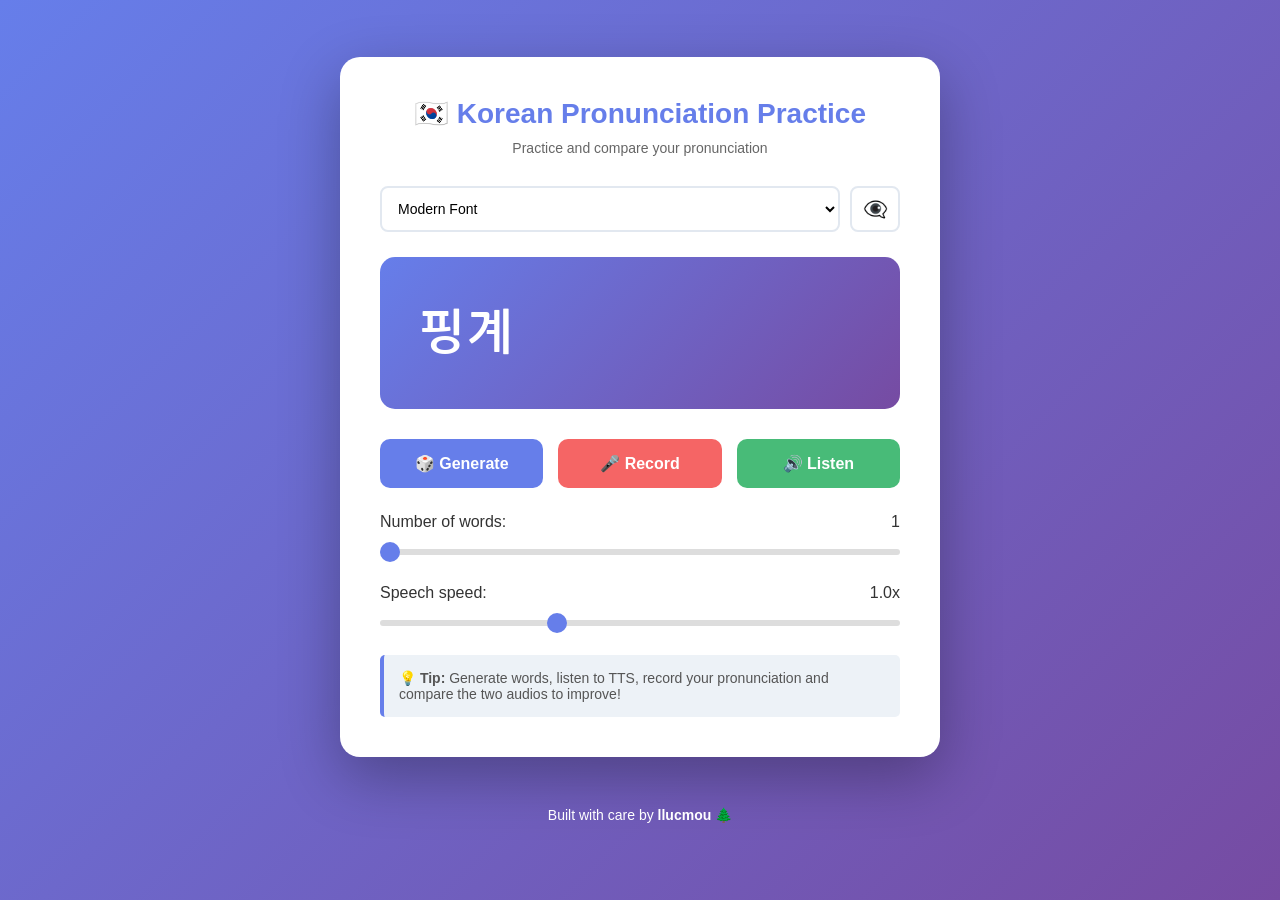
==== pronunciation.html @ 40777d64 "PronunciationPractice" ====
<!DOCTYPE html>
<html lang="en">
<head>
    <meta charset="UTF-8">
    <meta name="viewport" content="width=device-width, initial-scale=1.0">
    <title>Korean Pronunciation Practice</title>
    <link rel="preconnect" href="https://fonts.googleapis.com">
    <link rel="preconnect" href="https://fonts.gstatic.com" crossorigin>
    <link href="https://fonts.googleapis.com/css2?family=Nanum+Gothic:wght@400;700;800&family=Nanum+Myeongjo:wght@400;700;800&family=Song+Myung&family=Nanum+Pen+Script&display=swap" rel="stylesheet">
    <link rel="icon" href="data:image/svg+xml,<svg xmlns='http://www.w3.org/2000/svg' viewBox='0 0 100 100'><text y='.9em' font-size='90'>🇰🇷</text></svg>">
    <style>
        * {
            margin: 0;
            padding: 0;
            box-sizing: border-box;
        }

        body {
            font-family: -apple-system, BlinkMacSystemFont, 'Segoe UI', sans-serif;
            background: linear-gradient(135deg, #667eea 0%, #764ba2 100%);
            min-height: 100vh;
            padding: 20px;
            display: flex;
            flex-direction: column;
            align-items: center;
            justify-content: center;
        }

        .container {
            background: white;
            border-radius: 20px;
            padding: 40px;
            max-width: 600px;
            width: 100%;
            box-shadow: 0 20px 60px rgba(0, 0, 0, 0.3);
        }

        h1 {
            text-align: center;
            color: #667eea;
            margin-bottom: 10px;
            font-size: 28px;
        }

        .subtitle {
            text-align: center;
            color: #666;
            margin-bottom: 30px;
            font-size: 14px;
        }

        .font-controls {
            display: flex;
            gap: 10px;
            margin-bottom: 25px;
        }

        select {
            flex: 1;
            padding: 12px;
            border: 2px solid #e2e8f0;
            border-radius: 8px;
            font-size: 14px;
            background: white;
            cursor: pointer;
            transition: border-color 0.3s ease;
        }

        select:hover {
            border-color: #667eea;
        }

        select:focus {
            outline: none;
            border-color: #667eea;
        }

        .visibility-toggle {
            width: 50px;
            height: 46px;
            padding: 0;
            border: 2px solid #e2e8f0;
            border-radius: 8px;
            background: white;
            font-size: 20px;
            cursor: pointer;
            transition: all 0.3s ease;
            display: flex;
            align-items: center;
            justify-content: center;
        }

        .visibility-toggle:hover {
            border-color: #667eea;
            background: #f7fafc;
        }

        .visibility-toggle.hidden {
            background: #edf2f7;
        }

        .word-display {
            background: linear-gradient(135deg, #667eea 0%, #764ba2 100%);
            border-radius: 15px;
            padding: 40px;
            text-align: center;
            margin-bottom: 30px;
            min-height: 120px;
            display: flex;
            align-items: center;
            justify-content: center;
        }

        .korean-text {
            font-size: 48px;
            color: white;
            font-weight: bold;
            letter-spacing: 2px;
            font-family: 'Nanum Gothic', sans-serif;
            text-align: left;
            line-height: 1.5;
            width: 100%;
        }

        /* Font families for selector */
        .font-modern { font-family: 'Nanum Gothic', sans-serif; }
        .font-classic { font-family: 'Nanum Myeongjo', serif; }
        .font-brush { font-family: 'Song Myung', serif; }
        .font-cursive { font-family: 'Nanum Pen Script', cursive; }

        .control-group {
            margin-bottom: 25px;
        }

        .control-label {
            display: flex;
            justify-content: space-between;
            margin-bottom: 10px;
            color: #333;
            font-weight: 500;
        }

        .slider {
            width: 100%;
            height: 6px;
            border-radius: 5px;
            background: #ddd;
            outline: none;
            -webkit-appearance: none;
        }

        .slider::-webkit-slider-thumb {
            -webkit-appearance: none;
            appearance: none;
            width: 20px;
            height: 20px;
            border-radius: 50%;
            background: #667eea;
            cursor: pointer;
        }

        .slider::-moz-range-thumb {
            width: 20px;
            height: 20px;
            border-radius: 50%;
            background: #667eea;
            cursor: pointer;
            border: none;
        }

        .toggle-container {
            display: flex;
            align-items: center;
            justify-content: space-between;
            padding: 15px;
            background: #f7fafc;
            border-radius: 10px;
        }

        .toggle-label {
            color: #333;
            font-weight: 500;
            display: flex;
            flex-direction: column;
        }

        .toggle-description {
            font-size: 12px;
            color: #666;
            font-weight: 400;
            margin-top: 2px;
        }

        .toggle-switch {
            position: relative;
            width: 50px;
            height: 26px;
            background: #cbd5e0;
            border-radius: 13px;
            cursor: pointer;
            transition: background 0.3s ease;
        }

        .toggle-switch.active {
            background: #667eea;
        }

        .toggle-slider {
            position: absolute;
            top: 3px;
            left: 3px;
            width: 20px;
            height: 20px;
            background: white;
            border-radius: 50%;
            transition: transform 0.3s ease;
        }

        .toggle-switch.active .toggle-slider {
            transform: translateX(24px);
        }

        .button-group {
            display: grid;
            grid-template-columns: 1fr;
            gap: 8px;
            margin-bottom: 25px;
        }

        button {
            padding: 15px 25px;
            border: none;
            border-radius: 10px;
            font-size: 16px;
            font-weight: 600;
            cursor: pointer;
            transition: all 0.3s ease;
        }

        .btn-primary {
            background: #667eea;
            color: white;
        }

        .btn-primary:hover {
            background: #5568d3;
            transform: translateY(-2px);
            box-shadow: 0 5px 15px rgba(102, 126, 234, 0.4);
        }

        .btn-secondary {
            background: #48bb78;
            color: white;
        }

        .btn-secondary:hover {
            background: #38a169;
            transform: translateY(-2px);
            box-shadow: 0 5px 15px rgba(72, 187, 120, 0.4);
        }

        .btn-record {
            background: #f56565;
            color: white;
        }

        .btn-record:hover:not(:disabled) {
            background: #e53e3e;
            transform: translateY(-2px);
            box-shadow: 0 5px 15px rgba(245, 101, 101, 0.4);
        }

        .btn-record.recording {
            background: #fc8181;
            animation: pulse 1.5s infinite;
        }

        @keyframes pulse {
            0%, 100% { opacity: 1; }
            50% { opacity: 0.7; }
        }

        button:disabled {
            opacity: 0.5;
            cursor: not-allowed;
        }

        .recording-timer {
            text-align: center;
            color: #f56565;
            font-weight: 600;
            margin-top: 10px;
            font-size: 18px;
        }

        .info-box {
            background: #edf2f7;
            border-left: 4px solid #667eea;
            padding: 15px;
            border-radius: 5px;
            margin-top: 20px;
            font-size: 14px;
            color: #555;
        }

        .footer {
            margin-top: 30px;
            text-align: center;
            color: white;
            font-size: 14px;
            padding: 20px;
        }

        .footer a {
            color: white;
            text-decoration: none;
            font-weight: 600;
            transition: opacity 0.3s ease;
        }

        .footer a:hover {
            opacity: 0.8;
        }

        #deleteRecordingContainer a {
            transition: opacity 0.3s ease;
        }

        #deleteRecordingContainer a:hover {
            opacity: 0.7;
        }

        @media (min-width: 480px) {
             .button-group {
                grid-template-columns: 1fr 1fr 1fr;
                gap: 15px;
             }
        }
    </style>
</head>
<body>
    <div class="container">
        <h1>🇰🇷 Korean Pronunciation Practice</h1>
        <p class="subtitle">Practice and compare your pronunciation</p>

        <div class="font-controls">
            <select id="fontSelector">
                <option value="font-modern">Modern Font</option>
                <option value="font-classic">Classic Font</option>
                <option value="font-brush">Brush Font</option>
                <option value="font-cursive">Cursive Font</option>
            </select>
            <button class="visibility-toggle" id="visibilityToggle">👁️‍🗨️</button>
        </div>

        <div class="word-display">
            <div class="korean-text" id="koreanWord">안녕하세요</div>
        </div>

        <div class="button-group">
            <button class="btn-primary" id="generateBtn">🎲 Generate</button>
            <button class="btn-record" id="recordBtn">🎤 Record</button>
            <button class="btn-secondary" id="listenBtn">🔊 Listen</button>
        </div>

        <div id="recordingTimer" class="recording-timer" style="display: none;">
            Recording: <span id="timerDisplay">0s</span>
        </div>

        <div id="deleteRecordingContainer" style="display: none; text-align: center; margin-top: 15px;">
            <a href="#" id="deleteRecording" style="color: #e53e3e; text-decoration: none; font-size: 14px;">Delete recording</a>
        </div>

        <div class="control-group">
            <div class="control-label">
                <span>Number of words:</span>
                <span id="wordCountValue">1</span>
            </div>
            <input type="range" min="1" max="10" value="1" class="slider" id="wordCount">
        </div>

        <div class="control-group" id="wordSeparationGroup" style="display: none;">
            <div class="toggle-container" id="wordSeparationToggle">
                <div class="toggle-label">
                    <span>Word Separation</span>
                    <span class="toggle-description">Use commas to separate words</span>
                </div>
                <div class="toggle-switch active" id="toggleSwitch">
                    <div class="toggle-slider"></div>
                </div>
            </div>
        </div>

        <div class="control-group">
            <div class="control-label">
                <span>Speech speed:</span>
                <span id="speedValue">1.0x</span>
            </div>
            <input type="range" min="0.5" max="2" step="0.1" value="1" class="slider" id="speedControl">
        </div>

        <div class="info-box">
            💡 <strong>Tip:</strong> Generate words, listen to TTS, record your pronunciation and compare the two audios to improve!
        </div>
    </div>

    <div class="footer">
        Built with care by <a href="https://github.com/lluckymou" target="_blank">llucmou 🌲</a>
    </div>

    <script>
        // Common Korean words for practice
        const koreanWords = ['있다','것','그','없다','이','같다','않다','아','하다','되다','이렇다','우리','더','진짜','너무','거','또','그렇다','먹다','어떻다','많이','싶다','좋다','많다','오늘','사람','때문','그냥','뭐','알다','받다','만들다','생각','씨','생각하다','나오다','야','오다','두','못','앵커','다시','등','그거','조금','예','여러분','맛있다','못하다','집','친구','시간','말하다','어디','괜찮다','앞','엄마','같이','중','처음','아이','저희','뒤','응','찾다','문제','누구','정도','아직','가장','눈','넣다','가다','맞다','계속','시작하다','그때','형','소리','딱','곳','명','막','경우','잘하다','상황','몇','안','미국','아주','때','모습','먼저','오','감사하다','빨리','보내다','그것','예쁘다','굉장히','위','안녕하다','대통령','보이다','년','중요하다','얼굴','들어오다','얘기하다','힘들다','손','잡다','얘','끝나다','부분','속','선생님','아빠','머리','시','마지막','엄청','끝','꼭','라','지금','떨어지다','찍다','없이','갖다','그녀','이유','너','언니','나','원래','믿다','중국','아까','혼자','요즘','고맙다','죽다','돈','첫','사용하다','어제','앉다','자리','쪽','학교','아무','자신','아버지','최근','책','방법','밥','제품','사랑하다','하루','높다','상태','쉽다','어렵다','내용','일어나다','혹시','세계','재밌다','역시','당신','옆','아침','어느','순간','말씀','지역','기다리다','이후','언제','웃다','맛','밖','직접','듣다','귀엽다','살짝','새롭다','결국','읽다','싫다','필요하다','특히','목소리','대표','돌아오다','정부','학생','현재','너희','느끼다','회사','미안하다','좋아하다','가족','의원','크다','항상','일','열심히','기억','잠깐','당시','시키다','음식','지키다','궁금하다','준비하다','후','컬러','만나다','안녕','어머니','고개','나쁘다','날','무엇','비슷하다','아마','어린이','억','저','자체','옷','번','잠시','무섭다','뜻','가격','확인하다','애','다르다','영화','남자','맞추다','기자','과정','원하다','부르다','가능하다','움직이다','죄송하다','후보','만','만큼','새끼','아프다','우리나라','다양하다','빠지다','사진','훨씬','표정','얻다','느낌','빠르다','소식','준비','올해','멈추다','선배','나타나다','모양','전화','안되다','도','전혀','행복하다','질문','학년','남다','르','기분','의미','걱정','가능성','들다','계획','보통','하늘','선수','똑같다','저거','붙다','모르다','병원','관심','아유','멋지다','의','분','따르다','할머니','대부분','원','말다','다리','뿐','주변','약','이상하다','말','국민','들리다','자꾸','현장','여자','작품','냄새','올리다','지','인생','입장','올라오다','오후','설명하다','듯','오히려','대박','입','기회','뽑다','장','곧','이용하다','아저씨','땅','사랑','이곳','운동','묻다','셋','아무것','기사','챙기다','놓다','잊다','말씀드리다','멋있다','정보','방','떠나다','전하다','수','편하다','식','여행','꺼내다','시작','열다','듯하다','엄청나다','초','시장','알리다','당연히','입다','수사','저녁','시작되다','방식','고','월','드리다','여전히','관계','적','풀다','완전히','대상','카메라','본인','놀다','밑','서울','왜냐하면','제발','여성','북한','층','점점','방금','형님','재미있다','스스로','전체','결과','예정','솔직히','방송','알려지다','늦다','거리','도착하다','발생하다','예전','당장','인사','날씨','아무리','인간','모두','바닥','개월','가져오다','짧다','관련','요','잘못','직원','빛','검찰','총','환자','저렇다','아름답다','확실히','어울리다','음악','이어지다','비싸다','동생','감정','새벽','보다','가깝다','달다','신경','멤버','녀석','행동','그동안','국내','눈물','검사','천천히','인기','기업','넘다','공간','니','조','촬영','평소','회장','위험하다','전국','아쉽다','찾아오다','단계','말씀하다','남편','막다','나이','능력','영어','손님','대화','영향','대단하다','깊다','나무','효과','마리','대체','작가','바쁘다','차량','마찬가지','상당히','신기하다','차이','로','내일','의견','즐겁다','포인트','부모님','따뜻하다','반응','작업','중심','커피','특파원','과연','뉴스','표현','의사','전쟁','그대','계속하다','옛날','국가','마을','기억하다','가까이','뜨겁다','도시','차례','설명','아파트','할아버지','캐릭터','배우다','게임','혐의','역할','꽃','태어나다','덕분','파이팅','프로그램','국회','경험','동시','대답하다','살다','과거','부족하다','수업','기준','감독','걱정하다','가볍다','활동','선택하다','완벽하다','소개하다','부드럽다','떠오르다','이야기하다','방향','정확하다','기술','양','아무튼','근처','붙이다','피해자','어깨','여름','겪다','카드','울다','의혹','진행하다','조심하다','자식','선물','충분히','가방','미리','수준','댓글','면','어차피','그러다','키','유저','던지다','늘어나다','발표하다','박','멀리','당연하다','연락','형사','확실하다','거짓말','놈','자연스럽다','짓다','하나','회','채우다','색깔','맡다','행사','잡히다','러시아','선택','밝다','발견하다','분명히','반갑다','살리다','스타일','호텔','다섯','호','낮','장소','화장실','아내','연기','어떡','인터넷','금방','성공하다','바뀌다','목','정신','없어지다','및','속도','장면','교수','간단하다','법','진심','더욱','표현하다','왼쪽','쭉','끊다','변호사','다행','아휴','그저','환경','특별하다','세우다','존재','가르치다','관련하다','시험','적다','장관','받아들이다','공부','불편하다','변화','예수','증거','이루어지다','로봇','다니다','주인공','단어','실제','목표','상처','시스템','주제','건물','즉','자료','시원하다','왕','진행되다','넓다','동물','교육','약속','지원','요리','부모','메이크업','기능','만약','뛰다','닿다','시선','개인적','어둡다','뻔하다','도대체','트럼프','피부','다녀오다','우주','돌다','사업','기록','결정','고민','오른쪽','걷다','브랜드','해결하다','규모','함께하다','대학','고생하다','상대','막히다','대회','서비스','벽','생기다','정리하다','일으키다','쳐다보다','관리','역사','반','살','발견되다','공격','각','끌다','해외','확','깜짝','문화','주장하다','무겁다','그치','반드시','사용','가만히','노력','지구','식사','교회','버스','미소','공부하다','주장','논란','활용하다','포기하다','대한민국','쉬다','결정하다','연습','빵','배우','터지다','나서다','범인','와인','사과','손가락','마법','분명','좋아지다','잘되다','가지다','조용히','참여하다','인정하다','컴퓨터','평생','핵심','노력하다','버리다','타다','등장하다','강하다','시리즈','놀랍다','실력','구매하다','그분','카페','다가오다','공개하다','씻다','담다','드러나다','싸다','작다','이르다','생활','바보','그곳','훌륭하다','심장','늘다','성공','무릎','짓','건강하다','쌓이다','낫다','디자인','성격','때리다','쏟아지다','초등학교','그만하다','지나다','숫자','마스크','공기','프랑스','벗어나다','부탁하다','주인','자동차','깔끔하다','길','그쪽','잘못하다','정책','종류','외','버티다','온라인','코','침대','결혼하다','건강','평가','곁','요거','목숨','춥다','에이','펼치다','내려오다','목적','정리','생각나다','한마디','나가다','죄','일찍','불안하다','배','흔들다','심각하다','최초','개발','배터리','강조하다','가득','관련되다','에너지','지방','중간','급하다','광고','비행기','닦다','이걸','싹','재미','김치','작년','당','치료','범죄','그룹','박사','보도하다','섞다','확인되다','달','놓치다','핸드폰','술','파티','옮기다','숨다','바다','남기다','남성','수고하다','신발','포함하다','집중하다','일부러','실수','형태','닫다','팔다','참다','약하다','쓰다','곡','유럽','축하하다','얇다','소스','안전하다','존재하다','진행','보도','비교하다','척','연구','안쪽','돕다','고통','메뉴','주위','재료','잘못되다','인물','앨범','추억','충분하다','업체','전','어찌','괜히','현실','벌다','연결하다','수많다','제공하다','시민','각자','줄어들다','워낙','벗다','이쁘다','시즌','깨끗하다','교장','인터뷰','사이즈','이름','앞두다','떠올리다','개','서로','기쁘다','가을','친하다','비롯하다','관계자','곳곳','의자','바','편','각각','추천하다','요구하다','눈치','마음','자전거','수도권','높이','기록하다','현상','정확히','비','공식','유명하다','강','기온','공연','피해','시절','맥주','정상','슬프다','콘텐츠','전망','원인','구하다','꽉','전화하다','출발하다','주민','정하다','정','굽다','비용','머릿속','기본적','자세히','발표','눈빛','낳다','복잡하다','직업','공주','식당','사실상','흐르다','딸','상관없다','소녀','오래되다','난리','쌓다','용기','생명','끓이다','방문하다','위험','사례','없애다','판단하다','탓','기간','달리','유지하다','총리','겨울','배고프다','강력하다','이른바','매력','태풍','걸다','낮다','떨리다','공장','플레이','약속하다','즐기다','피곤하다','귀','대충','나이스','특징','제목','따지다','요새','밟다','아이템','그중','달라지다','누르다','저쪽','데','그럼','지원하다','더하다','얼마','입술','높아지다','가득하다','교사','저번','점수','인형','거대하다','목사','허리','닮다','문','점심','마이크','선생','망하다','인천','축제','홈페이지','투자','고양이','어유','흔들리다','결혼','행위','정답','행복','충격','쿠션','잃다','줄','대구','분명하다','상품','그리','자녀','이벤트','인상','모델','변하다','희망','지나치다','스트레스','적히다','측','캐스터','괴물','공','예상','구체적','계속되다','촬영하다','숲','둘','차라리','예상되다','장점','남','한숨','답답하다','베이스','한국어','전투','장비','두다','미','동료','위원장','단체','최종','훔치다','당하다','치즈','백','전체적','안다','구멍','불법','준비되다','리','재판','동안','숨기다','꿈','학원','아이디어','그만두다','무료','최선','자유롭다','글','판단','다행히','기계','운명','계약','너무너무','평범하다','드러내다','도망가다','상자','아이스크림','크리스마스','마련하다','돌아다니다','펼쳐지다','상대방','업무','분석','병','주말','오랫동안','운영하다','시점','소금','연애','과학','깊이','뉴욕','지내다','절반','택시','사라지다','배경','아줌마','헤어지다','테이블','덥다','방안','칼','취재하다','얘기','상','그림자','담배','불가능하다','처리하다','편안하다','법원','일반적','회의','줄다','빨갛다','기억나다','날리다','눈앞','대책','스토리','학부모','집안','섞이다','실패하다','최','앱','번호','의식','소원','대형','반면','솔직하다','맞히다','부탁','발언','근육','은행','차원','잘생기다','화려하다','붙잡다','접종','많아지다','고민하다','내','박수','마무리','아가씨','출시','상상','차지하다','각종','어젯밤','찾아내다','소개','테스트','산','취향','프로젝트','언론','포함되다','주식','넘치다','무너지다','외국','공개되다','안타깝다','추천','구독','참가하다','지난번','성','언어','자막','아깝다','여섯','문장','고등학교','연락하다','참석하다','스타','공격하다','인구','훈련','추가','가짜','영원히','그릇','좁다','갚다','흔적','편의점','요소','멀다','귀찮다','쓰러지다','연습하다','시각','떨다','선','권','책상','화','내리다','본격적','이동하다','팬','신나다','아니다','부인','출신','끔찍하다','이스라엘','견디다','귀신','갈등','익숙하다','값','요청하다','따위','이러다','태도','부산','리뷰','묻히다','통화','아아','투표','계단','감다','일하다','색','뛰어나다','동작','밤','절차','신호','직전','자유','급','크림','후보자','습관','이기다','청소','덮다','개발하다','여부','향','타입','전략','묶다','성적','깔다','감염','소문','아뇨','사회적','케이크','간','공개','가정','입구','잔뜩','주문하다','라인','승리','어이','우크라이나','웃기다','결론','잃어버리다','진실','단순하다','시끄럽다','완성','잔','뻗다','인정','도전하다','뵙다','갇히다','뜯다','더럽다','턱','틀다','모으다','전달하다','연결','연속','부끄럽다','얹다','실험','확률','공원','바이러스','모드','이따','어색하다','플레이어','똥','도망치다','스위치','치다','부부','미치다','수학','거치다','유','축구','대표적','무리','버튼','답하다','상상하다','분석하다','놔두다','따라오다','농담','분노','욕심','핑크','범행','연결되다','지르다','개념','내밀다','신규','비판','실패','형제','설치하다','정치적','바퀴','우유','외롭다','가리키다','넘어지다','박스','데이터','머리카락','파악하다','세계적','눈썹','창문','파리','두렵다','알아내다','시체','당황하다','풍경','청년','대응','간식','적극적','티','작전','임무','뚫다','내부','세금','디테일','감사','컵','원장','공포','성능','죽이다','냉장고','여유','설정','자신감','지적','그날','광주','소년','학습','초콜릿','찍히다','집중','들려오다','확보하다','겁','최고','푹','통','피','표','시설','투','데이트','통과하다','들여다보다','발사','저렴하다','열리다','그놈','두껍다','협상','시계','청소년','키보드','떡볶이','아우','지하철','반복하다','화제','지점','확인','기','콘서트','립','짜증','아니','버전','쯧','데뷔','블랙','고객','꾸준히','사과하다','식물','적당히','경북','시청자','제공','부위','걸치다','장난','명령','직장','드래곤','운영','욕','인근','비밀','응원하다','고생','평화','기존','전원','성장','방문','온도','고향','측면','주택','잇따르다','대비','물론','백신','똑바로','날개','도쿄','이뤄지다','비율','이끌다','레','전기','약간','자세','높이다','공룡','칸','억울하다','대사','요렇다','소설','셈','치르다','태양','톤','전통','안경','특이하다','중학교','스튜디오','생일','하여튼','운전자','굿','마무리하다','글쎄','종','사무실','은혜','보호하다','인류','코스','라이브','무시하다','정체','빠져나가다','수상하다','긴장','출발','괴롭히다','주년','꿈꾸다','처리','추가하다','최악','꼬리','올림픽','걸리다','감히','오랜만','마침내','심하다','온몸','마늘','샷','잠들다','팔레트','휴대폰','기운','케이스','반대하다','증상','여기저기','지식','바깥','차갑다','영역','딱히','매년','하트','오브','어느새','신고하다','매니저','체험','공무원','맡기다','경험하다','내년','고치다','부럽다','감싸다','양쪽','불쌍하다','신청하다','의하다','특별히','뇌','활동하다','향하다','또다시','영혼','동네','춤추다','셰프','자격','워싱턴','떡','아이씨','판매','대장','물가','클럽','소주','대비하다','자동','닭','담기다','꽂다','요구','양념','정원','멀어지다','기도하다','권력','제안','쫙','국물','왕자','의심하다','군','어휴','바위','달콤하다','열쇠','애초','금액','타이밍','밝혀지다','직후','공사','예약','설탕','넘기다','예상하다','정권','언급하다','수술','공항','맺다','비판하다','단독','야당','홍콩','특정','튀어나오다','식구','총장','그나마','기대되다','인마','미션','성장하다','신문','제도','팀','슈퍼','긍정적','동영상','패스','끼치다','데려오다','금리','영웅','신청','규칙','합치다','모자','들키다','부장','깨닫다','부딪히다','스포츠','주소','녹다','악마','숙소','황제','털다','답','걱정되다','인식','만화','한계','해결','이탈리아','비명','바탕','지도','비키다','책임지다','꺼지다','사망','인사하다','뒤집다','떼다','무척','제작','사용되다','제주도','뒤쪽','판결','나타내다','매장','곧바로','넷','밝히다','도구','말투','경남','태우다','당분간','주','정식','달리다','단순히','실장','구독자','레드','개미','공동','코너','다이어트','한국인','여당','촉촉하다','액션','신부','피하다','늙다','적절하다','애매하다','전부','증가하다','짱','판사','발생','마음속','순위','발전','물질','대','소리치다','문득','그래다','만지다','요청','동의하다','산업','불과하다','감각','경쟁','토끼','고소하다','씹다','주먹','마약','구역','취미','차다','매번','평가하다','친절하다','결코','환영하다','소송','호흡','노','주문','마주치다','보스','도저히','컨텐츠','출시하다','의상','시위','도로','판','초등학생','거부하다','단점','위반','후회하다','으','커버','참가자','빨간색','맞이하다','등급','적용하다','보상','덧붙이다','세력','장난감','우승','감추다','애니메이션','최소','애플','센터','와우','구성되다','별','장르','자랑하다','추석','독특하다','창고','중얼거리다','퍼센트','떨어뜨리다','모니터','소속','보호','플랫폼','개인','유행','트럭','노인','패션','똑똑하다','안무','칭찬','굉장하다','웬만하다','재능','지난주','가난하다','답변','초반','깎다','애쓰다','강제','어마어마하다','체력','운','익다','커지다','흥미롭다','자연','쇼','뺏다','제작하다','긴장하다','대결','쫓다','의도','현금','이익','의문','짚다','성분','깨어나다','추정되다','독자','프레임','우','대신','만족하다','플라스틱','귤','파워','참고하다','결혼식','완성되다','위주','집회','상관','사망자','디지털','기반','갓','인연','대규모','제외하다','서류','지적하다','지옥','끝내다','단단하다','유리','판정','투어','규제','헷갈리다','저지르다','댄스','스티커','권리','탄핵','문자','커뮤니티','베트남','지시','안녕히','한동안','충전','관객','순식간','그림','부담스럽다','적당하다','간장','수십','법적','알바','흔히','비교','투자하다','날짜','날카롭다','대답','자','조심스럽다','새우','교실','주차장','채소','스팀','텐트','호주','연휴','힘내다','화장','캠프','감옥','후배','오픈','식감','공급','출연하다','엘리베이터','스치다','주방','도서관','양파','글자','접근하다','반도체','끼','원칙','소파','당기다','물러나다','아이돌','무렵','폭력','부자','잊어버리다','혜택','음료','실시하다','여인','태국','즉시','띄우다','레벨','과장','색감','장사','입히다','첫날','코드','컷','박물관','마디','베이징','범위','마이','흙','취하다','제출하다','마시다','소름','흰색','행성','처벌','정말','디저트','거울','상담','너머','아프리카','우연히','쥐','복도','달걀','색상','거짓','안개','기타','모레','온갖','햇빛','기관','긴급','와중','설치되다','아무렇다','일자리','비주얼','박히다','젖다','영감','종종','아시아','뚜껑','다소','엉덩이','복','학기','사흘','외모','해석','불안','제거하다','빌다','갖추다','패턴','실시간','파트','스케줄','지갑','김밥','당국','컨셉','내다','월드컵','햄','탑','브라운','파란색','수입','저것','안전','추위','사항','탁','노란색','흠','가위바위보','운동하다','곤란하다','화이트','시신','흔하다','실내','향기','영업','막상','옵션','전남','대학교','마련되다','제형','갈아입다','썰다','방역','마트','처하다','굳다','시도','모험','찢다','과제','석','부족','사망하다','웬일','캠핑','접시','외국인','명확하다','되찾다','계산하다','돌리다','승객','채널','맑다','터뜨리다','몸','과일','캐나다','제안하다','뿌리다','인력','빛나다','여왕','음성','노동자','수익','여덟','의무','창','행동하다','라운드','공유하다','주의하다','역','까먹다','불빛','화성','거절하다','보석','날다','후회','업계','그립다','가수','소중하다','건조하다','위치하다','오르다','겹치다','도전','독일','깨우다','특검','생물','순서','중앙','뵈다','이웃','기본','화장품','관광객','자금','동기','분기','오리지널','토마토','진지하다','경제적','전력','닫히다','법안','국제','닥치다','시도하다','팀장','기적','판매하다','월급','이것저것','휘두르다','시내','출근하다','합의','치','조절하다','양반','숙제','좀비','진정','속상하다','검은색','다치다','오징어','마녀','골목','속눈썹','랩','호기심','논의하다','제법','너무하다','강화','그래픽','선물하다','접다','떠들다','부정적','추진하다','전면','매트','여기다','뽑히다','폭','악','연예인','장군','렌즈','과학자','별명','응원','멀쩡하다','플러스','적용되다','위쪽','게이트','구입하다','완료','입맛','아래쪽','뿌리','검색하다','수영장','안팎','심사','운전하다','선장','강화하다','영원하다','투명하다','빠져나오다','무','튀다','소득','멍청하다','법정','논의','살아남다','티셔츠','몰다','방침','용의자','소','인원','제주','해내다','스페인','제시하다','블러셔','괴롭다','사귀다','산책','아끼다','와이프','몇몇','파도','끊임없이','경고','주고받다','성향','기도','도시락','옳다','눈동자','유치원','관찰하다','오토바이','경계','겉','복수','무사히','감동','끼우다','상대적','내보내다','파일','행운','매출','슬슬','봉투','오디션','수영','뱉다','붓다','다루다','비추다','규정','택배','흩어지다','폭탄','가까워지다','비디오','임금','소비자','내쉬다','반장','꺾다','전반적','제기되다','연습생','전시','빼앗다','제기하다','해당하다','심심하다','스킬','안보','유명','단위','틴트','갈다','힘','매력적','자국','남쪽','형식','덕','필수','아주머니','방학','정면','업데이트','내려다보다','주의','찢어지다','신상','노트','대응하다','낚시','예산','낮추다','라디오','도중','재미없다','지혜','전용','홍보','정치인','선언하다','증명하다','진술','참사','앞쪽','라이트','몬스터','고백','불꽃','되','겸','비록','뜻하다','종교','달려오다','치킨','위협','밴드','성과','소비','소통','숟가락','앞머리','에코','마련','팩','예능','삼겹살','해결되다','쿠키','혼란','햄버거','대단히','쏟다','회복','특별','글씨','내려지다','살아나다','정치권','진정하다','전하','치열하다','전북','차분하다','유령','사안','속삭이다','계절','포즈','나다','연구하다','검토하다','뛰어들다','균형','종이','여권','서운하다','서쪽','종목','영','침묵','수정','대학생','한꺼번에','브러쉬','테슬라','핑계','비행','팁','목걸이','반복되다','허락하다','살인','일행','쇼핑','코로나','꽂히다','자존심','손바닥','확신','미루다','접하다','작성하다','재산','수박','장기','발견','원리','언덕','가구','케이블','세팅','집어넣다','우정','도착','현실적','상당하다','수백','의미하다','강의','발전하다','피아노','패드','퍼포먼스','초록색','협력','안정적','살아오다','희미하다','꿇다','기르다','쓸데없다','유일하다','핵','자랑스럽다','손목','햇살','힌트','유전자','근무','방해하다','긁다','다물다','저리','마법사','신다','손해','출시되다','노트북','달아나다','계산','콩','퍼지다','나비','결정되다','야채','고작','개혁','좌석','거기','보수','마당','뷰','이틀','폭발','향수','뚫리다','알아차리다','감당하다','체제','가위','정황','피의자','대리','자극','요정','볶다','신선하다','장애','혼나다','퀘스트','히트','흥','동화','젊다','죠','딱딱하다','모','옛','예술','수단','특유','야구','여호와','년도','북쪽','며칠','으음','군사','위원','인도','표시','폭행','컨디션','뮤지컬','징계','익숙해지다','징역','압박','간호사','감성','용','가문','내륙','바치다','탈출하다','심다','부상','챌린지','빨리빨리','골프','소위','건','의료','등등','쏙','장갑','음영','버섯','추가되다','서서히','게이머','체크','헌터','편집','보관하다','거품','이용','이야기','백화점','밸런스','동그랗다','발목','짜다','고구마','철저하다','런던','수능','논문','회원','뺨','비중','공식적','끼다','마스터','남녀','엔딩','아홉','곤충','중단하다','길이','젤리','특성','동','제국','몫','늑대','에어컨','가라앉다','고급','야외','등장','신뢰','가만있다','결정적','고백하다','수행하다','점차','샐러드','발표되다','용서하다','여태','거실','지치다','진화','고장','신분','걸어오다','담당하다','완성하다','마음껏','동쪽','남북','연기하다','고정','공짜','티켓','적용','수색','대출','만족스럽다','기념','클래스','여론','띄다','꾸미다','번역','감염되다','총선','아티스트','과자','뮤직비디오','피우다','스피커','지도자','승리하다','못되다','확대하다','모공','포장','서버','거꾸로','후반','작업하다','대법원','댁','전설','출동하다','나란히','베스트','대중','먹이','부엌','나뉘다','정작','하얗다','설득하다','펴다','창피하다','환하다','별다르다','나름','데뷔하다','정의','안내','확신하다','원숭이','방어','식탁','아멘','꼽히다','년생','개국','경고하다','파스타','왕국','터','비교적','대가','시청하다','그전','헤매다','에다','조심','확대','불길','키스','통제','칭찬하다','콘셉트','정당','테이프','인정받다','택하다','대기업','알','멘트','착용하다','뒤늦다','불다','큰일','셔츠','항공기','오렌지','퇴근하다','짝','내뱉다','충북','소감','대선','뿌듯하다','청소하다','아동','통합','어지럽다','툭','계곡','해변','승용차','조절','여행하다','잘나다','활짝','로켓','민족','유행하다','그제','폐하','보고하다','제자','오해하다','우울하다','검색','꼽다','질문하다','풍부하다','길다','기초','몹시','룩','끈','휴식','끊어지다','헤이','확산','차','극복하다','연극','간단히','불','화이팅','지속적','화나다','운전','통증','막걸리','수사하다','호소하다','브러시','스님','예약하다','강사','얼다','텔레비전','앓다','출근','덩어리','지진','붙잡히다','흥분하다','과목','면접','관점','생활하다','역사적','보험','치료하다','공중','상승','실질적','경력','주름','직접적','위성','침착하다','꼴','레시피','결심하다','흥미','초대하다','그리다','발휘하다','뼈','수석','심정','돋다','바람','간신히','외우다','글쓴이','레스토랑','퍼프','대화하다','콘솔','용도','줍다','근무하다','옥상','커플','신체','생생하다','텅','합격','끓다','바르다','줄이다','오른손','프로','지사','통로','버려지다','빚','잠기다','마구','해','튼튼하다','생존','어머나','광경','정상적','환상','지붕','펴내다','긴장되다','명품','바짝','별도','폭발하다','폭우','회복하다','간격','살피다','온통','더불다','개구리','틀림없다','취업','초점','길거리','실망하다','껍질','집값','더위','소장','퇴근','담그다','작동하다','인제','아씨','마크','지자체','블루','으악','공약','켜지다','땡','영향력','삼다','날아오다','자원','마케팅','분량','미끄러지다','아웃','협박','사소하다','예방','사모님','매일매일','낮아지다','취소하다','촉구하다','샌드위치','이런저런','성경','외교','가사','갤럭시','엎드리다','점프','은근히','졸업하다','고통스럽다','토론','반응하다','파트너','보','광장','시상식','운동장','조사하다','거두다','눈치채다','잠','어르신','누리꾼','든든하다','농장','비타민','척하다','투자자','심리','위스키','압도적','계좌','초등','핫하다','마우스','반대쪽','도깨비','거짓말하다','선호하다','스테이크','혀','도달하다','발자국','레몬','의대','우아','전시회','레이저','논리','사랑스럽다','그리스','재빨리','상어','지지하다','빨다','한잔하다','발걸음','일본어','젊은이','녹화','상식','착하다','작동','으아','흐리다','수위','체험하다','통계','로마','콜라','강렬하다','차리다','짐승','체크하다','출동','지도부','전세','뒤지다','악몽','지시하다','가이드','호수','찌푸리다','선명하다','보물','올려다보다','털','싱가포르','리그','도련님','손톱','도입하다','안내하다','국수','증인','돌보다','디자이너','허락','축복','찌르다','타격','폰','헌법','탐정','지상','쓸다','대왕','우연','황금','보라색','경로','갈색','전화번호','음료수','민감하다','흉기','금메달','물체','체계','동해안','신라','저러다','예측','생겨나다','손잡이','지경','허벅지','향후','중학생','뚝','조카','샵','길어지다','대표하다','부딪치다','반발하다','제자리','제거','넘어오다','해석하다','착각하다','경기장','결제','성인','강도','다음날','흘러나오다','고모','다윗','엔진','계란','밤사이','재수','블리자드','좀','식품','어리석다','개선','피디','비즈니스','진료','중단되다','멕시코','보호자','빌딩','각도','물','주목하다','흘리다','졸업','꺾이다','연주','타인','비상','용감하다','발사하다','휴가','오우','문구','연합','애정','가해자','혼란스럽다','결과적','성공적','철학','연출하다','컨실러','교체','목적지','합리적','상관없이','음식점','마스카라','집사','존중하다','잔인하다','요원','파악','계정','확정되다','무죄','동원하다','일요일','그나저나','링크','효과적','대륙','씌우다','진하다','어쩌다','홍','질병','달성하다','부근','고등학생','갑작스럽다','수염','똘똘','함정','충격적','뚜렷하다','외부','깔리다','게스트','앗','먹방','증언','개성','비비다','안정','이별','외치다','민주주의','치솟다','교통','리듬','지루하다','정신적','싣다','생산하다','가능','연인','요금','추구하다','트위터','반박하다','통화하다','교통사고','문명','드시다','착각','코트','금세','돼지고기','드레스','왼손','오늘날','부작용','한글','쓰이다','조용하다','전역','살해하다','좌우','여학생','급히','해명','곧장','체포되다','독립','달라붙다','놀이','허공','접근','쥐다','코디','관광','디스플레이','변수','원고','여사','로비','극단적','동아리','유족','상징','주저앉다','맙소사','요리하다','달달하다','취소','체포하다','썩다','끼어들다','행사하다','실수하다','칩','신화','가입하다','나빠지다','건네다','잡아먹다','유지되다','게시판','심판','절벽','주사','고추','상대하다','그자','굵다','론','경찰관','여동생','시합','검증','데려다주다','고급스럽다','운행','데일리','물량','예측하다','공감하다','쿨하다','덩치','실적','이집트','실종되다','코어','노출되다','게다','슬쩍','지겹다','극장','목록','용량','번개','머물다','완전하다','젠장','필리핀','어른','구성하다','명단','밀가루','가죽','장미','뛰어넘다','가스','브이로그','아니하다','메일','옥수수','공유','산타','합의하다','엉망','폭풍','톡','유리하다','참기름','증가','엉뚱하다','탄생하다','악기','스승','섹시하다','면적','물속','송','캠페인','평화롭다','희생자','다하다','임시','매체','평양','월세','젓가락','밀다','우려','당사자','감소하다','반찬','위로하다','오크','대원','단단히','용어','반전','꾹','확대되다','에피소드','회색','코리아','인증','요인','터치','관세','꼼꼼하다','배추','점검','기구','힙합','부회장','대피하다','박다','욕하다','빠져들다','마이너스','반발','지급하다','쉿','앞뒤','던전','유학','농도','구분하다','병사','돌이키다','알아듣다','차장','불안감','골드','파운데이션','인테리어','주스','상점','담당자','감자','중단','스위스','다투다','투입하다','기획','사다','녹색','황','컨트롤','귀족','먹히다','격리','정지','유독','섬세하다','미사일','호남','업','연장','얼어붙다','조언','끌어올리다','전사','선정되다','부인하다','샤워','냄비','월요일','실례하다','검토','해명하다','예정되다','집중되다','적응하다','루틴','계열','달려들다','교복','퍼즐','짜장면','관측','나아지다','단맛','상가','위하다','내세우다','이론','출석하다','내장','토요일','퀴즈','화살','조심히','불행하다','볼륨','한반도','국경','청문회','꼭대기','본사','우주선','엏다','노동','몸무게','속하다','말없이','상상력','우선','눈부시다','부디','욕망','비난하다','대략','그리스도','확보','인재','씨앗','절','국장','죽','파악되다','생산','복귀하다','십','탈락','예고하다','컴백','주가','그토록','활발하다','눈높이','검색어','구속되다','탈출','등록','출연','뒷모습','적응','반대편','도둑','도와드리다','꼼짝','사용자','헉','하루하루','자극하다','들이받다','연구소','피자','양심','수출','지난해','노릇','누적','사이드','모이다','단속','생선','찬성','우산','브레이크','가량','저택','고추장','특수','약점','슛','당부하다','친척','발색','평','주목','웹진','당원','고난','포','비난','단서','당내','역사상','공급하다','의지하다','베이비','헬기','리스트','클래식','변경','중독','승부','목격하다','소프트웨어','마저','금융','스무','뭉치다','일정하다','도망','산소','한심하다','대전','서점','빼내다','추적','잔소리','출마','임기','범죄자','가루','차트','볼','업그레이드','피규어','종료','기둥','중반','바이','센스','청구하다','쇼핑몰','가상','신중하다','초코','삶다','수상','예의','철저히','돌','강릉','후추','리허설','연말','올라타다','못생기다','경찰서','장식','하이라이터','기념하다','소용없다','짐작하다','마냥','양식','전국적','함께','볶음밥','무사하다','놀이터','화사하다','도장','객실','생각되다','최애','민망하다','찬성하다','의장','대개','경향','일어서다','기상청','집계되다','진출하다','쿵','선고','생명체','허위','기소','무지개','팔꿈치','밀어내다','물품','기막히다','봉지','적극','늘어지다','죄책감','거듭','인권','뇌물','내버리다','추측','간절하다','미디어','효율적','전직','선언','부동산','과학적','지역구','내다보다','굴다','한눈','한입','이혼하다','언급','정성','선글라스','널리','부처님','야옹','공작','기후','사퇴','오라버니','의아하다','근본적','과도하다','긴장감','출입','활용','북','안기다','금지되다','북미','식량','실천하다','덜다','불쾌하다','솜씨','굶다','승','망고','예민하다','여정','연설','국','낯설다','노래방','술집','위협하다','도입','산불','군인','행보','워','도박','그간','마무리되다','유형','모금','달하다','팩트','하우스','늘리다','충청','캡처','유죄','명분','법칙','압력','잇다','각오','신랑','미스터','미팅','수험생','최후','집단','인상적','지저분하다','편히','셀카','각국','진입하다','끌어안다','추락하다','존경하다','파괴하다','노조','반복','논설위원','설정하다','카카오','연락처','건축','어미','게이밍','파업','이란','회식','오래전','복장','뭣','부서지다','씩','여유롭다','리액션','익히다','거미','접수되다','까다롭다','나이트','짜리','전시되다','진술하다','버릇','우습다','결심','교과서','지지율','시나리오','새','트렌드','측정하다','포스터','마피아','드론','마켓','오픈하다','풍선','대변인','치명적','넓히다','레이','지위','데다','경기도','발','안해','잎','국정','스며들다','브리핑','해적','잭','쫓겨나다','고춧가루','불리하다','조사되다','이리저리','충돌하다','접촉','보컬','논리적','혁신','카레','무시무시하다','화상','병력','이어폰','발달하다','펜','적합하다','비로소','출근길','건배','벌금','깨끗이','감상하다','고프다','다음','차별','대량','동굴','질감','대목','동물원','어동','감안하다','흘러내리다','충돌','나리','야생','출장','부문','로드','매일','어이구','일반인','맴돌다','통하다','분리','상인','쫓아오다','청주','반영하다','금지하다','한국말','원작','트리','심해지다','벨트','상체','국어','첫사랑','액체','체중','좁히다','벌어지다','뻥','식다','깨물다','화석','힘껏','합격하다','주어지다','양국','샴푸','필터','한우','안심하다','맵다','겨냥하다','무역','더욱더','디아','의회','기색','숨소리','무늬','피스','주석','넘어서다','재질','방송국','태블릿','지정되다','저분','선정하다','비밀번호','표시하다','시티','복숭아','여전하다','데리다','농구','왕비','저놈','민심','매콤하다','인식하다','전통적','필요성','기숙사','문제점','스크린','창밖','무난하다','달빛','동의','금요일','녹음하다','전주','생태계','쯤','원대','금속','파우치','바닷가','연출','빼다','아무거','열흘','서두르다','지속되다','타고나다','배치하다','채용','공방','자살','농사','필름','어이없다','수도','희생','합류하다','유치하다','해상','두드리다','작아지다','냥','네덜란드','이득','응하다','어린아이','엄격하다','착','수정하다','아마존','진동','애교','변명','확장','전달되다','머스크','재킷','요란하다','반죽','근사하다','개입','어린애','사유','운동화','훅','소방관','선박','응급실','신원','지팡이','작용하다','오디오','책임감','탁자','뿜다','일방적','시골','난이도','개선하다','동일하다','한층','가두다','블록','미처','잠자리','즉각','수분','더더욱','신세','출전하다','텐션','공통점','된장','연봉','벌떡','선정','질투','소화','클릭하다','옆집','대북','실종','여우','투입되다','수수료','달러','재난','혁명','당황스럽다','동맹','식사하다','아이구','상무','베개','냉정하다','양손','경비','이윽고','전환','벌써','현직','며느리','사운드','수수께끼','통장','제임스','체포','바늘','판타지','과감하다','출구','벚꽃','중국어','제정신','헛소리','춤','적발되다','국방부','축','챔피언','저항','파이','권하다','버그','세계관','그래그래','설레다','팀원','가리다','부정하다','쓰다듬다','시속','소통하다','쫓아내다','제한하다','휩싸이다','참가','어찌하다','안심','예비','언더','토','묵직하다','진상','시행되다','방패','피터','실례','다이아몬드','계획하다','입시','사로잡다','고르다','팍','늦어지다','본회의','멜로디','추적하다','개정안','배송','물건','연료','운영되다','고리','제작진','호르몬','보조','시청','번쩍','협조','모시다','점심시간','유난히','뾰족하다','메모','흉터','색다르다','십자가','차단하다','스태프','악당','예외','자석','수원','참여','실망','보장하다','원피스','동전','골고루','비트','양말','인도네시아','여자아이','차오르다','마주하다','서양','모형','임마','교육부','뒤통수','집중력','시달리다','상사','화학','번갈다','엘시','편견','보장','블레이드','부수다','본능','손잡다','집행','객관적','나흘','방지','개입하다','근로자','부정','날아다니다','진리','갑옷','욕실','폭염','미친놈','사기꾼','품질','호랑이','마땅하다','바닷물','루머','형성되다','연어','임원','논쟁','나뭇가지','뽀뽀','맥락','연구원','그딴','아르바이트','포근하다','불리다','판매량','자켓','설계','가입','감시','열받다','환영','은은하다','강풍','평상시','프랜차이즈','단호하다','기독교','얽히다','해산물','우려하다','관리하다','굿즈','아이스','포트','자산','물들다','편집하다','대파','시중','이상형','명백하다','우승하다','압박하다','시행하다','품다','분쟁','고발하다','시간대','조작하다','어허','떠돌다','교훈','수명','졸리다','게임하다','탄수화물','지독하다','성령','가시','마음먹다','수상자','개발되다','법무부','복구','전복','제보','연주하다','상징하다','볼트','착수하다','오사카','받치다','전공','오버','남매','고집','깊어지다','넉넉하다','서랍','깃발','훌쩍','궁금증','확정','틀림없이','엄지','느끼하다','희한하다','하이라이트','에이스','빅','끌리다','손상','다짐하다','네트워크','스마트','칼로리','맞은편','고위','선원','피고인','신앙','착용','개최하다','스톱','명예','철수','뷔페','획득하다','암컷','여드름','보드','유력하다','꼼꼼히','현역','신사','네놈','학대','듬뿍','입원하다','수컷','쓰읍','손자','세탁기','스토어','헬스장','일치하다','돌파하다','자격증','고블린','하얀색','뜨다','빌리다','밤하늘','안주','쓰레기통','비리','속옷','벗겨지다','책임자','반짝','집주인','닌자','배부르다','옷장','들뜨다','몸통','끝없이','남부','뛰어내리다','기절하다','입력하다','메인','호시','소품','불편','구경하다','계엄','파고들다','출석','개정','마치다','점','특집','할인','상반기','특정하다','돋보이다','어우러지다','썩','분야','명상','홀','해제','왜','맞서다','입안','양배추','제공되다','독감','정리되다','스푼','밧줄','탄생','기부하다','섭섭하다','아따','해킹','학자','문학','팔','포스트','깜빡하다','측정','보복','묻어나다','쭉쭉','피드백','문법','터널','비웃다','물리적','향상','자세하다','우울증','다수','쿠팡','알코올','바삭하다','쟁점','손길','승무원','쌀쌀하다','덤비다','깃털','상승하다','해결책','말리다','불행','토크','지정하다','장난하다','교재','불가피하다','액수','촛불','옅다','자정','부적','쌀','욕구','항구','쓸모','지금껏','힘겹다','답장','로즈','블로그','토론하다','시행','전환하다','미스터리','면허','야호','랜덤','카운터','수리','의뢰하다','터트리다','본질','스타일링','튕기다','제작되다','드물다','의외','자극적','의식하다','독','대체하다','메모리','리더','스','편리하다','청바지','살인자','지급','호박','포장하다','선고하다','수용하다','조정하다','아비','쏠리다','음주','샴페인','부처','공연하다','예보','관여하다','종족','당선되다','제사','서방','당근','진','맛없다','룸','손끝','빡세다','와아','덮이다','멋','진작','이기적','유사하다','사이버','협박하다','끌어들이다','해피','특혜','변기','알아채다','이용자','마력','수프','응시하다','북부','신곡','혼내다','간부','냉면','대신하다','조항','상위','속다','순간적','깨지다','끌어당기다','전날','출판사','포착되다','단백질','횟수','다','신속하다','프리미엄','타이완','중요성','어묵','두께','쓱','항공','당초','현관','최소한','코끼리','복귀','취소되다','램','까다','성실하다','교체하다','불러오다','기차','일시적','탐험','입원','관장','취재진','발효','기꺼이','성질','접촉하다','홈런','뒤집히다','저주','본래','유감','다름없다','공범','소수','인턴','의료진','강화되다','사악하다','사냥꾼','붉다','작업실','입력','전반','짱구','질환','고구려','우동','아메리카노','교도소','항공사','신','외계인','대처하다','픽','온전히','싸움','제한','저장하다','중력','일당','공천','식초','자기소개','조화','자다','차관','앉히다','결말','패딩','생방송','잊혀지다','수행','두르다','짬뽕','제조','글쓰기','러브','음식물','노예','받들다','무리하다','호감','수집하다','스시','지문','양보하다','재정','노선','접수','내역','개그맨','목격자','실행','초밥','기묘하다','트레일러','아카데미','담백하다','엇갈리다','유닛','현관문','벗기다','경쟁력','고스란히','협의','추워지다','시트','조종하다','협회','지정','기록되다','안방','바로바로','치료제','소개팅','쿠폰','쪽팔리다','입학','애인','빚다','뽐내다','명의','삭제하다','명령하다','누님','확진되다','부적절하다','권한','정체성','장애인','잡아당기다','전학','도끼','발톱','지능','쑥','쪽지','분리하다','숙성','집중적','어긋나다','내려앉다','겁먹다','돈가스','산책하다','소개되다','단추','폴란드','묘하다','빤히','지지자','탱크','움켜쥐다','맥','처분','힘쓰다','진단','명심하다','샘플','다듬다','비누','강연','어린이집','곱다','보증금','남친','유용하다','물결','살해','구급차','연애하다','룰','비결','명절','요리사','나뭇잎','위원회','세련되다','시범','전형적','최강','잠그다','비둘기','입국','밝혀내다','펭귄','뛰어다니다','폭포','되돌리다','혹','스웨덴','장벽','그만','스피드','교류','기소되다','아이콘','맵','철','개그','일제히','유물','하룻밤','모조리','전후','클리어','협력하다','힘들어지다','항목','밝아지다','이혼','밭','뮤비','공개적','갖다주다','재벌','개봉하다','홀리다','붕괴','유리창','병상','의심스럽다','저자','궁','먹이다','매달리다','더듬다','충전하다','돌려보내다','쓰리','화물차','국밥','드','따스하다','마라톤','대가리','활성화','황급히','퍼붓다','장례식','손실','급식','끊이다','요번','이왕','모집하다','물리치다','건너편','시동','결승','스펙','표결','홍보하다','칼날','붙들다','부채','인정되다','아베','아트','사투리','뉴','잔치','유통','하반기','청구','신입','심플하다','큰술','검사하다','감염자','리뷰하다','번지다','비법','설득','반영되다','방귀','루','슬리퍼','김치찌개','불교','불필요하다','증세','허용하다','통신','짙다','스페이스','동상','의뢰','배제하다','완화','찰나','이례적','자제하다','공동체','공세','튀기다','갈비','입가','커버하다','웹툰','재활용','교인','인터뷰하다','순수하다','진입','충전기','문제없다','점검하다','골반','가지','반짝반짝','엔터테인먼트','장마','불쑥','힘차다','활약','헬멧','포항','목욕','회복되다','창가','덜하다','막대하다','다람쥐','레콘','총기','탕','팝','한복판','유니폼','미미','뉴질랜드','버터','항의하다','지장','식단','주목받다','팔짱','광화문','셀프','취급','대안','친환경','게임기','궤도','중동','낭비','드라이브','그늘','초록','민생','도리','대거','창의적','외곽','처벌하다','영화관','간절히','달력','수법','같이하다','엮다','공정','무드','중고','입자','뒷면','체리','일상생활','다채롭다','신분증','들어서다','단장','방송하다','전작','자택','자살하다','윈도우','랑','명성','인자','커튼','어린이날','가져다주다','집착하다','또렷하다','실컷','숨지다','니트','모양새','페스티벌','대꾸하다','눈길','주황색','대다수','학급','탐사','경','소나무','용돈','입학하다','타워','역량','콜라보','사료','상큼하다','퍽','문화재','지불하다','울산','몰려오다','킹','망치다','웜','남겨지다','간판','미용실','험하다','남해안','저장','부하','대상자','참석','우아하다','상하다','리스크','그레이','절대적','화폐','잠옷','벌레','상당수','생','간직하다','행정','카피','피어나다','여명','류','관광지','섭취하다','가장자리','계약하다','오프라인','다급하다','도발','민원','심리적','바람직하다','결승전','시집','빨리하다','양측','죄인','힙하다','세입자','개별','독도','소매','예술가','봉사','비빔밥','전파','어제저녁','둘러싸이다','지분','장수','책장','깻잎','아메리카','감탄하다','국무총리','연못','밀어붙이다','매직','전제','은퇴하다','맺히다','짖다','지멘','하','투명','스파이','천','다이어리','땅콩','차세대','웅','톡톡','넓어지다','쓸쓸하다','입증하다','강요하다','줄곧','회전','절망','무작정','하와이','안드로이드','흡수하다','저하','빈','아바타','직장인','캐리어','노을','변경하다','드라이버','협조하다','고소','연장하다','외면하다','포지션','기상','예방하다','단원','자칫','변신하다','무례하다','울타리','여파','관심사','발끝','접속하다','무관하다','루시','햇볕','주상','프로필','환상적','유권자','지하','석유','거봐','개수','휴게소','진흙','우려되다','복지','하드웨어','새기다','은퇴','출마하다','래퍼','유익하다','등교','뻔뻔하다','거주하다','개봉','선반','감동적','장로','실종자','엥','까닭','유혹','유발하다','따갑다','센서','거슬리다','다정하다','자외선','대나무','풀리다','등록하다','투표하다','전략적','설령','꽃잎','강원도','급증하다','내버려두다','파괴','콘크리트','생기','공연장','수술하다','발길','야권','유가족','급격히','웃음소리','소화하다','펜스','최종적','고용','혈관','성명','그물','배신하다','사이버펑크','염증','품종','대폭','유입','작용','울트라','독점','혈액','들르다','후원','극적','몰려들다','트랙','무당','위반하다','미성년자','테스트하다','주류','건축물','들','인체','유연하다','욕조','이메일','단일화','사고','보좌관','요괴','발소리','품목','유의하다','염색','요것','암튼','타오르다','아슬아슬하다','자물쇠','뒤집어지다','스텝','분노하다','굽히다','유도하다','심상하다','규정하다','변화하다','별개','수비','재미나다','교육청','작성','낭비하다','동그라미','휴일','완료하다','똑똑히','탄탄하다','기세','구독하다','해안','하마스','충실하다','정적','토다','멍하다','뱀파이어','중대하다','직무','링','몸매','제한되다','추측하다','몸집','찌다','대본','릴리','형편','핫도그','종합','마술','콩나물','전달','응답하다','약국','창의력','불길하다','까불다','교황','원망하다','바깥쪽','남학생','기장','머무르다','시험하다','경계하다','배치되다','프로모션','표하다','건수','정교하다','염두','한껏','전교생','뚱뚱하다','기술적','표현되다','한순간','대기실','바로잡다','메타','극심하다','뜨거워지다','인','진로','인공','찾아뵙다','판매되다','도넛','설교','국적','비공개','감칠맛','장어','연필','쾅','패배','급격하다','꽁꽁','업적','팔찌','복권','새해','파괴되다','뮤트','코팅','고등어','마왕','킬로미터','국왕','작정','간편하다','코앞','카트','여럿','독수리','사무총장','펀드','입법','클렌징','정직하다','구현하다','리더십','장기적','컬렉션','정규','허가','말레이시아','팬티','원수','미주','비전','장애물','초조하다','충성','찾아다니다','와이파이','유아','입수하다','겨울철','첫인상','비극','괜하다','스틱','따라다니다','악수','본체','찐','망토','서해안','임명','어조','프리가','소소하다','재석','예감','도입되다','창백하다','똑','네','보이','까맣다','탓하다','선발','소피','중구','주사위','하체','돌아서다','유쾌하다','드나들다','과하다','씁쓸하다','귀국하다','재생','반성하다','불태우다','울음소리','폐','소환하다','분리되다','분홍색','올리브','수없이','캐럿','선진국','아오','틀','권위','리조트','추정','보트','정신없이','근본','스트레칭','시비','배달하다','침실','문신','가려지다','승자','방울','라이프','진화하다','비겁하다','버거','남극','영수증','미끼','트라우마','장례','그림책','옷차림','처먹다','타이틀','베데스다','옆구리','오르막','길드','임명하다','하여간','칼리','축원하다','터미널','전공의','못나다','무너뜨리다','홍대','기호','사냥하다','빼돌리다','노하우','매운맛','선두','자부심','해경','난민','위장','빡','툭툭','광대','어플','대피','명칭','탄력','구축하다','건드리다','여행지','의존하다','간지럽다','인수','소풍','정장','시인','차이점','클릭','접어들다','격렬하다','교환하다','생존자','선풍기','사로잡히다','페이스','잦다','제곱미터','유니콘','상의','극도','빠뜨리다','팬츠','고정하다','힘주다','수습','빌보드','여름철','장난치다','순','자손','실물','꼬맹이','경쟁하다','책임','트롤','혼','통일','흐릿하다','연쇄','양성','클리오','영남','비참하다','일다','음원','평온하다','태극기','안정되다','불안정하다','확정하다','실리콘','미간','건들다','빌드','상쾌하다','순하다','형체','군주','측근','화면','바나나','평균','통과되다','수월하다','통제되다','인간적','짜릿하다','관람객','겹','저항하다','하락하다','두피','유입되다','물감','정점','동선','육아','연금','발가락','실전','껴안다','불러일으키다','서구','암호','리즈','휠체어','예뻐지다','궁합','수첩','부스','팝콘','알레르기','표시되다','스테이','일기장','액세서리','원단','잔잔하다','발짝','극','거론되다','취급하다','완료되다','공지','깡패','겸손하다','보내오다','화산','상장','본부','징그럽다','몰입','소방','뒤집어쓰다','냉동','의도적','둥','체육','자발적','아드님','위로','외국어','캡틴','세','악어','빌리','원조','포크','실행하다','바울','매치','서브','강력','쫀쫀하다','산사태','막판','시위대','분류되다','빗방울','공평하다','반칙','국면','눕히다','상공','둥지','욕설','산맥','전교','후드','뽑아내다','주최','할리우드','재작년','추리','뒤편','구석구석','배낭','밀려오다','집착','공공','파인애플','장식하다','빨개지다','사춘기','설사','전문적','쓸모없다','밥상','귀걸이','깊숙이','불러내다','창작','전적','반하다','탄성','레이어','한없이','주도하다','납치하다','덴마크','둘러싸다','아이디','단식','누나','기법','하느님','꾸준하다','외출하다','의심되다','소형','그대로','휩쓸다','지원금','경찰청','알파','연령','귓가','재앙','흡수','생활비','남다르다','지목하다','확산되다','머뭇거리다','스쿼트','선보이다','사다리','대행','사이좋다','크리스','살해당하다','서늘하다','대검','오염','첨단','손등','전자레인지','시대','시커멓다','반성','훈련하다','의리','상추','병실','장담하다','사퇴하다','파편','진출','온전하다','따라잡다','성별','탕수육','성숙하다','봉','지표','소동','본격','오피스텔','어느덧','요거트','주목되다','칼럼','청춘','잔디','아일랜드','비닐','동남아','투쟁','당일','배후','웅크리다','집다','혼잣말','감상','기원전','꼴찌','피부과','울리다','터키','통보하다','허브','처녀','성추행','벌칙','명대','전문가','해병대','존재감','즈음','풀이되다','돌진하다','알차다','끊기다','전선','까마귀','착장','걱정스럽다','신장','박쥐','대처','전염병','이토록','솟다','해당되다','자르다','결합하다','코코넛','프로듀서','지우개','지난달','리포트','대중교통','스타트','통과','이슬람','돌려받다','붉은색','신뢰하다','에잇','발사되다','검사장','개체','발전시키다','양복','테니스','온종일','곱창','춘천','보완하다','선비','왕따','활용되다','위상','통보','노르웨이','느긋하다','넋','묘사하다','과금','신념','경복궁','순순히','레이스','알리바이','잔해','고문','헬','확장하다','휙','스키','기원하다','떼','엑스','키스하다','쌍','기미','발바닥','놀이공원','상하이','다지다','에센스','은근','얌전히','블루투스','트렁크','매너','탑승하다','틈새','고무','야무지다','침입하다','주최하다','뜻밖','페인트','시술','수습하다','원료','가파르다','영양제','파장','안들다','알맞다','미끄럽다','잉크','컵라면','와닿다','고정되다','얼핏','몸속','마요네즈','계급','로또','문서','의욕','팥','미묘하다','의도하다','검출되다','개선되다','감정적','원형','멀티','닷새','체계적','보살피다','가치관','보조금','주자','질서','입장하다','쑥스럽다','온기','차츰','로맨스','가로막다','방류','따내다','창업','총알','침수','문양','필사적','임신하다','뒤따르다','그래프','양상','환율','후작','임신','교정','조그맣다','공격적','위안','변태','설계하다','소유','형상','느리다','실감','김형래','인파','국가대표','블렌딩','여객기','라떼','복음','현안','엮이다','탈락하다','맹세하다','공백','관람','지속','과외','섬','탭','태평양','정류장','파헤치다','벨벳','횡단보도','뷰티','스프레이','찬물','조종사','다시금','뒤덮이다','관중','닳다','모모','보너스','예루살렘','쌤','벅차다','휴','흐려지다','크루즈','체온','미역국','꼭꼭','못지않다','투수','상호','어설프다','증오','권총','첫눈','물려받다','구르다','쇼케이스','전시하다','기소하다','교감','해법','두뇌','공자','정국','목욕탕','쩝','적자','정신없다','유료','감수하다','용서','신형','뚫어지다','헛되다','부사장','다큐멘터리','장악하다','주체','북극','알고리즘','감사원','역겹다','예시','장거리','유산','멧돼지','베리','물방울','존','코인','초속','접히다','당첨','진보','거인','아싸','벌이다','짐','가닥','재주','인명','고교','항아리','미스','응급','잉','풀려나다','남동생','재건축','심지어','영토','전장','공적','실버','후쿠시마','탁월하다','화분','신종','재단','전망하다','궁궐','한화','모여들다','헨리','지배','새삼','전차','키트','바닷속','동참하다','포터','신제품','별장','실루엣','라이벌','꿈속','뛰어오르다','워텋다','화염','지목되다','재우다','가로등','아찔하다','하드','예배','피라미드','립스틱','패널','요령','동지','성폭력','낙엽','사드','번역하다','낡다','최저','손쉽다','데이트하다','사업자','캡슐','골치','착륙','정령','염려','새하얗다','헌재','치과','닭고기','두들기다','신비롭다','러닝','오토','빙글빙글','찬란하다','그리드','저작권','포착하다','쩔다','소중히','오프닝','친근하다','지랄','텍스트','선포하다','하락','왕관','막막하다','본명','우승자','코미디','원활하다','접수하다','연관','몸짓','차근차근','대대적','주유소','지폐','여친','기생충','맨발','고비','불어오다','유네스코','찰리','크','술자리','장착하다','미터','반말','깜깜하다','콜라겐','발리','피트','발달','제비','토론회','앨런','어머머','캐스팅','속마음','해양','탄소','목요일','먹고살다','고용하다','방콕','육즙','마리아','형성','낭자','후계자','제약','중세','심부름','광','재촉하다','수장','눕다','효율','말미암다','경비원','메뉴판','겨루다','디','결단','모바일','수요일','집권','멍','탑승','국제적','통과시키다','합','유출되다','돌입하다','위태롭다','들이마시다','다운로드','생산되다','복원','에버랜드','방지하다','조립하다','겨누다','팔다리','분수','접속','복수하다','납치','정숙','변호인','액자','캔','답변하다','작곡가','멘탈','합동','리어','절실하다','부검','위력','어휘','추첨','구성원','경쟁자','시어머니','일러스트','으응','인용','거미줄','고수','익명','라스트','찬송','궁전','사표','전문','앞당기다','내용물','권고하다','삭제','삐','구슬','가까스로','가꾸다','주거','성범죄','시급하다','바디','바퀴벌레','퍼뜨리다','트로피','클라우드','서바이벌','봄','아르헨티나','방치하다','난감하다','필드','황사','홍수','날뛰다','실화','추세','참','된장찌개','표적','치사하다','스피릿','함성','활','쏟아붓다','꿀','후손','인간관계','결제하다','해리스','대접','핀','찬스','데모','묵다','음반','밸브','계집애','인종','들여오다','동력','분류하다','감소','일상적','몰입하다','시뮬레이션','열','시력','억누르다','훑다','아자','신비','골목길','서명','플래시','화가','지혜롭다','피어오르다','앞세우다','톱','가설','시련','쾌적하다','거부권','싸늘하다','처방','노이즈','의료계','취약하다','브라질','대우','간혹','더미','해치우다','충만하다','중소기업','비바람','지각','관람하다','가동','평창','도움','뒤덮다','읽히다','전무','고립되다','언젠가','현암','윤곽','토스트','다다르다','수사관','튜브','칼국수','만화책','용병','신작','출력','비유','간담회','베타','솟구치다','개편','부풀다','훗날','지극히','실천','나이키','칠하다','분류','중증','더군다나','꼬집다','겁쟁이','구원하다','왼발','비구름','언론사','쓸데없이','피식','기조','반반','가슴속','검정색','청','쫄깃하다','증시','약물','폭발적','도주','주니어','활약하다','종로','비틀거리다','부과하다','쑥쑥','메이크업하다','두근거리다','본드','루트','차차','팍팍','납득하다','찝찝하다','여러모로','구별하다','세팅하다','썰매','치크','제압하다','스팸','돌멩이','왕실','철거','입양','갤러리','동갑','운항','명소','이순신','신입생','대법원장','지휘','랭킹','상품권','내뿜다','결합','묵묵히','가령','빵집','틈','오페라','인적','속보','기저귀','은밀하다','미련','불어나다','지리산','맛보다','종료되다','땡기다','살인범','도마뱀','남작','관두다','생애','긋다','위험성','토너','망원경','이해되다','포켓','픽셀','추정하다','촌스럽다','악화되다','씩씩하다','발매','불가능','장인','증원','달래다','차전','외출','반쪽','선사하다','쫓아다니다','망가뜨리다','폭행하다','바이올린','알루미늄','평평하다','하찮다','확산하다','폴','달아오르다','기념품','소규모','의뢰인','엇','무심코','인조','빙수','삼각형','발열','건조','지명','질투하다','신도시','목포','율법','왓슨','소행성','고도','능숙하다','자빠지다','장작','비하인드','면역','다이아','웨이브','놓이다','주저하다','송구하다','인격','바닐라','버디','짐작','체육관','서장','스케일','다양성','샤','신비하다','관저','흑인','증명','아악','자취','승인','갈아타다','상식적','반짝거리다','서너','땅속','걍','대접하다','반대','기획하다','착륙하다','로토','뚝뚝','제때','비대위','조언하다','벽돌','전생','구입','피지컬','작별','칫솔','대기하다','자판기','생강','실시되다','노출','배출하다','현행','고요하다','알리','예산안','처리되다','두툼하다','변이','휴대용','빨아들이다','장학금','채권','강철','대사관','길가','로제','두바이','다니엘','양자','손주','캄보디아','외신','검정','속성','채택하다','씹히다','부츠','주행','파우더','하인','손짓','치약','머금다','형편없다','침해','캄캄하다','카셀','개인기','대학원','손녀','죽음','행방','큰돈','써먹다','공허하다','섭취','전망대','재개하다','푸딩','매끄럽다','도수','년간','수치','노골적','기억력','굳어지다','도파민','동창','킥','얕다','불씨','통통하다','헤엄치다','원주민','틀어지다','특기','본능적','볼일','정가','복근','기부','화장하다','성폭행','임명되다','상징적','담아내다','면회','수영하다','물티슈','해수욕장','특허','빠짐없이','제출','해소하다','이상적','여느','하필','교시','수요','점령하다','평년','예언','인수하다','요약하다','젖히다','펜션','빗자루','총회','뿅','상병','띠','인어','쓰러뜨리다','갯벌','흠뻑','단검','콕','증언하다','반년','보리','꽃게','부패','풀','엿보다','정반대','수입하다','팽팽하다','정비','출국','평일','결론적','견해','캐시','재현하다','협의하다','일가','매섭다','매끈하다','신호등','출범','반바지','경감','콧물','병장','디자인하다','공모전','붐비다','모집','도토리','존스','생산량','정자','블루베리','또라이','그새','열풍','너구리','분양','아이유','건지다','모서리','미얀마','원샷','장원','큐','손질하다','생성','로션','가하다','웹','유머','끝없다','교내','무심하다','드럼','전개','스타워즈','컨테이너','숨','설비','공정하다','들이다','희생하다','축축하다','출산','최소화하다','열정적','리모컨','부리다','학문','방심하다','선관위','지긋지긋하다','마술사','엊그제','가늠하다','쇼츠','딥하다','긍정','효과음','건설','유적','채팅','관건','언뜻','행','얼굴형','병아리','개학','자매','이라크','순경','기원','풍성하다','무력','오염되다','횡령','인질','기체','서민','골짜기','레이드','엘리트','뒤섞이다','부상자','학교생활','해방','목마르다','섭외','크루','산속','거듭하다','설립하다','연루되다','깜빡','수육','끝장','회수하다','큐브','여수','제스처','핵무기','애벌레','가축','가정하다','바둑','목구멍','석탄','외할머니','아몬드','연관되다','창조하다','시리아','정문','동행하다','빛깔','분주하다','구청','울부짖다','배꼽','공책','이를테면','벙커','인프라','혈압','타이어','구절','스프','황후','손발','내외','약자','상의하다','무장','국내외','호칭','중순','밀도','주택가','원망','문지르다','그루','퇴원하다','동무','벨','타이탄','금발','소변','해외여행','번거롭다','외식','카리스마','하여금','조합하다','궁극적','훼손하다','문의','자백','법사위','간추리다','나르다','따돌리다','냉동실','투입','절박하다','아보카도','엎다','인용하다','정석','누명','유심히','집안일','포르투갈','프라이팬','떨어트리다','남미','당첨되다','후원하다','총재','골프장','장례식장','일교차','인도하다','핵심적','명확히','이력','식욕','페르시아','베풀다','실험실','정복하다','갑','엉망진창','수록','형수','수중','고가','중사','존댓말','형성하다','되살아나다','흥분','농부','성장률','별로','칵테일','숙박','배상','기름지다','완화하다','육박하다','계약서','이브','잠잠하다','스펀지','이모티콘','붓','부통령','특강','조심스레','물끄러미','오두막','빼먹다','거절','보름달','오가다','엉키다','일그러지다','장착','발명품','튀르키예','먹거리','단정하다','앞바다','텃밭','빨강','고성','넥타이','장모님','주파수','호응','등록되다','철수하다','장사하다','건방지다','듀어','해제되다','회차','소명','랍스터','수납','신동','그럴듯하다','와이엇','공직자','도톰하다','매듭','토마스','맘','선교사','군사적','가다듬다','업종','입국하다','진범','전신','불가','일생','내비치다','거론하다','따듯하다','확고하다','하위','현수막','개운하다','각기','미생물','소란','파다','수확','자루','창원','정기적','인내심','박자','어김없이','모니터링','그치다','단풍','입장료','지원자','매매','리사','찰떡','채취하다','생계','돌풍','무더위','농업','화요일','김포','예년','분석되다','숨결','쇼핑하다','수련','핥다','짝꿍','가급적','싱겁다','효력','얌전하다','포스','어리둥절하다','진정시키다','얍','대령','북측','척추','축복하다','달팽이','터치하다','촉','흐트러지다','이따금','철회하다','기울어지다','모임','종업원','해체','주주','파동','부담감','근심','헝가리','건설하다','스탠드','배달','운전석','희망하다','남자아이','두근두근','난동','직면하다','풀어내다','제작사','강점','앰프','가혹하다','되풀이하다','배우자','수레','설립','표지판','관절','정기','중부','총각','리본','항의','비롯되다','임대료','무어','수갑','해석되다','별자리','선선하다','걸맞다','상단','로스앤젤레스','스케치','여하튼','국세청','환장하다','악성','트레이너','적시다','침묵하다','벽면','해발','야경','오른발','뽀뽀하다','재개발','청하다','보험금','망가지다','속속','고속','납작하다','마음가짐','비판적','순조롭다','유세','이성적','막연하다','수칙','믿어지다','출처','자두','모터','사우디','초청','마블','트로트','출입구','우물','안전성','안쓰럽다','상당','스카이','아우터','브이','푸짐하다','캐다','서럽다','성벽','행정부','담당','산뜻하다','인플레이션','더워지다','복제','크리에이터','폐기물','플로리','통행','저학년','식빵','누이','아늑하다','판문점','탄','대위','방치되다','지출','독서','연달다','리메이크','토핑','무한하다','밤새다','라이터','쉬워지다','초보','세심하다','해소','핼러윈','낯','화끈하다','면역력','세균','악귀','곽','불량','대낮','악취','한가하다','국기','보험료','밑바닥','별빛','곰돌이','느려지다','엔지니어','의류','내리치다','폐허','실무','볼거리','조용','기발하다','네팔','델타','종아리','실험하다','논술','저물다','후속','매점','회동','야식','청약','망','휴전','보편적','난쟁이','담화','장교','오븐','단계적','코딩','하마터면','변화시키다','솟아오르다','로키','병들다','혼인','돈키호테','풀어지다','추모','미인','봉쇄','아래층','위층','흥행','손전등','들기름','경호원','허전하다','루비','명목','외벽','실태','넉','거칠다','빈자리','무사','만족도','혐오','극복','목덜미','출연자','미모','시멘트','성당','문화적','떨구다','화물','행적','족발','매뉴얼','타깃','꿀꺽','미술관','광어','경쾌하다','밤늦다','왕위','쉼터','꿰뚫다','인건비','유학생','각별히','독립하다','코스피','졸업식','타투','아미','강조','난간','필수적','담담하다','부추','변론','협정','진전','구치소','참모','앞장서다','제왕','푸드','폭로하다','안색','일꾼','우측','기특하다','레디','자체적','관','대문','모호하다','야망','상냥하다','원룸','스트리밍','뱃속','팔뚝','분장','코끝','잡채','섬뜩하다','뿌옇다','떡국','부쩍','생크림','출입문','몽땅','개최','원소','크로스','녹차','학습하다','렉스','라면','파이프','폐쇄되다','파밍','충동','동반하다','사업가','담장','밀착','수급','채도','완성도','점장','지급되다','수용','디스크','남한','원격','해병','짧아지다','리터','잘','페트병','허용되다','분자','니키','보습','중독되다','수소','영화제','분류하다','감소','일상적','몰입하다','시뮬레이션','열','시력','억누르다','훑다','아자','신비','골목길','서명','플래시','화가','지혜롭다','피어오르다','앞세우다','톱','가설','시련','쾌적하다','거부권','싸늘하다','처방','노이즈','의료계','취약하다','브라질','대우','간혹','더미','해치우다','충만하다','중소기업','비바람','지각','관람하다','가동','평창','도움','뒤덮다','읽히다','전무','고립되다','언젠가','현암','윤곽','토스트','다다르다','수사관','튜브','칼국수','만화책','용병','신작','출력','비유','간담회','베타','솟구치다','개편','부풀다','훗날','지극히','실천','나이키','칠하다','분류','중증','더군다나','꼬집다','겁쟁이','구원하다','왼발','비구름','언론사','쓸데없이','피식','기조','반반','가슴속','검정색','청','쫄깃하다','증시','약물','폭발적','도주','주니어','활약하다','종로','비틀거리다','부과하다','쑥쑥','메이크업하다','두근거리다','본드','루트','차차','팍팍','납득하다','찝찝하다','여러모로','구별하다','세팅하다','썰매','치크','제압하다','스팸','돌멩이','왕실','철거','입양','갤러리','동갑','운항','명소','이순신','신입생','대법원장','지휘','랭킹','상품권','내뿜다','결합','묵묵히','가령','빵집','틈','오페라','인적','속보','기저귀','은밀하다','미련','불어나다','지리산','맛보다','종료되다','땡기다','살인범','도마뱀','남작','관두다','생애','긋다','위험성','토너','망원경','이해되다','포켓','픽셀','추정하다','촌스럽다','악화되다','씩씩하다','발매','불가능','장인','증원','달래다','차전','외출','반쪽','선사하다','쫓아다니다','망가뜨리다','폭행하다','바이올린','알루미늄','평평하다','하찮다','확산하다','폴','달아오르다','기념품','소규모','의뢰인','엇','무심코','인조','빙수','삼각형','발열','건조','지명','질투하다','신도시','목포','율법','왓슨','소행성','고도','능숙하다','자빠지다','장작','비하인드','면역','다이아','웨이브','놓이다','주저하다','송구하다','인격','바닐라','버디','짐작','체육관','서장','스케일','다양성','샤','신비하다','관저','흑인','증명','아악','자취','승인','갈아타다','상식적','반짝거리다','서너','땅속','걍','대접하다','반대','기획하다','착륙하다','로토','뚝뚝','제때','비대위','조언하다','벽돌','전생','구입','피지컬','작별','칫솔','대기하다','자판기','생강','실시되다','노출','배출하다','현행','고요하다','알리','예산안','처리되다','두툼하다','변이','휴대용','빨아들이다','장학금','채권','강철','대사관','길가','로제','두바이','다니엘','양자','손주','캄보디아','외신','검정','속성','채택하다','씹히다','부츠','주행','파우더','하인','손짓','치약','머금다','형편없다','침해','캄캄하다','카셀','개인기','대학원','손녀','죽음','행방','큰돈','써먹다','공허하다','섭취','전망대','재개하다','푸딩','매끄럽다','도수','년간','수치','노골적','기억력','굳어지다','도파민','동창','킥','얕다','불씨','통통하다','헤엄치다','원주민','틀어지다','특기','본능적','볼일','정가','복근','기부','화장하다','성폭행','임명되다','상징적','담아내다','면회','수영하다','물티슈','해수욕장','특허','빠짐없이','제출','해소하다','이상적','여느','하필','교시','수요','점령하다','평년','예언','인수하다','요약하다','젖히다','펜션','빗자루','총회','뿅','상병','띠','인어','쓰러뜨리다','갯벌','흠뻑','단검','콕','증언하다','반년','보리','꽃게','부패','풀','엿보다','정반대','수입하다','팽팽하다','정비','출국','평일','결론적','견해','캐시','재현하다','협의하다','일가','매섭다','매끈하다','신호등','출범','반바지','경감','콧물','병장','디자인하다','공모전','붐비다','모집','도토리','존스','생산량','정자','블루베리','또라이','그새','열풍','너구리','분양','아이유','건지다','모서리','미얀마','원샷','장원','큐','손질하다','생성','로션','가하다','웹','유머','끝없다','교내','무심하다','드럼','전개','스타워즈','컨테이너','숨','설비','공정하다','들이다','희생하다','축축하다','출산','최소화하다','열정적','리모컨','부리다','학문','방심하다','선관위','지긋지긋하다','마술사','엊그제','가늠하다','쇼츠','딥하다','긍정','효과음','건설','유적','채팅','관건','언뜻','행','얼굴형','병아리','개학','자매','이라크','순경','기원','풍성하다','무력','오염되다','횡령','인질','기체','서민','골짜기','레이드','엘리트','뒤섞이다','부상자','학교생활','해방','목마르다','섭외','크루','산속','거듭하다','설립하다','연루되다','깜빡','수육','끝장','회수하다','큐브','여수','제스처','핵무기','애벌레','가축','가정하다','바둑','목구멍','석탄','외할머니','아몬드','연관되다','창조하다','시리아','정문','동행하다','빛깔','분주하다','구청','울부짖다','배꼽','공책','이를테면','벙커','인프라','혈압','타이어','구절','스프','황후','손발','내외','약자','상의하다','무장','국내외','호칭','중순','밀도','주택가','원망','문지르다','그루','퇴원하다','동무','벨','타이탄','금발','소변','해외여행','번거롭다','외식','카리스마','하여금','조합하다','궁극적','훼손하다','문의','자백','법사위','간추리다','나르다','따돌리다','냉동실','투입','절박하다','아보카도','엎다','인용하다','정석','누명','유심히','집안일','포르투갈','프라이팬','떨어트리다','남미','당첨되다','후원하다','총재','골프장','장례식장','일교차','인도하다','핵심적','명확히','이력','식욕','페르시아','베풀다','실험실','정복하다','갑','엉망진창','수록','형수','수중','고가','중사','존댓말','형성하다','되살아나다','흥분','농부','성장률','별로','칵테일','숙박','배상','기름지다','완화하다','육박하다','계약서','이브','잠잠하다','스펀지','이모티콘','붓','부통령','특강','조심스레','물끄러미','오두막','빼먹다','거절','보름달','오가다','엉키다','일그러지다','장착','발명품','튀르키예','먹거리','단정하다','앞바다','텃밭','빨강','고성','넥타이','장모님','주파수','호응','등록되다','철수하다','장사하다','건방지다','듀어','해제되다','회차','소명','랍스터','수납','신동','그럴듯하다','와이엇','공직자','도톰하다','매듭','토마스','맘','선교사','군사적','가다듬다','업종','입국하다','진범','전신','불가','일생','내비치다','거론하다','따듯하다','확고하다','하위','현수막','개운하다','각기','미생물','소란','파다','수확','자루','창원','정기적','인내심','박자','어김없이','모니터링','그치다','단풍','입장료','지원자','매매','리사','찰떡','채취하다','생계','돌풍','무더위','농업','화요일','김포','예년','분석되다','숨결','쇼핑하다','수련','핥다','짝꿍','가급적','싱겁다','효력','얌전하다','포스','어리둥절하다','진정시키다','얍','대령','북측','척추','축복하다','달팽이','터치하다','촉','흐트러지다','이따금','철회하다','기울어지다','모임','종업원','해체','주주','파동','부담감','근심','헝가리','건설하다','스탠드','배달','운전석','희망하다','남자아이','두근두근','난동','직면하다','풀어내다','제작사','강점','앰프','가혹하다','되풀이하다','배우자','수레','설립','표지판','관절','정기','중부','총각','리본','항의','비롯되다','임대료','무어','수갑','해석되다','별자리','선선하다','걸맞다','상단','로스앤젤레스','스케치','여하튼','국세청','환장하다','악성','트레이너','적시다','침묵하다','벽면','해발','야경','오른발','뽀뽀하다','재개발','청하다','보험금','망가지다','속속','고속','납작하다','마음가짐','비판적','순조롭다','유세','이성적','막연하다','수칙','믿어지다','출처','자두','모터','사우디','초청','마블','트로트','출입구','우물','안전성','안쓰럽다','상당','스카이','아우터','브이','푸짐하다','캐다','서럽다','성벽','행정부','담당','산뜻하다','인플레이션','더워지다','복제','크리에이터','폐기물','플로리','통행','저학년','식빵','누이','아늑하다','판문점','탄','대위','방치되다','지출','독서','연달다','리메이크','토핑','무한하다','밤새다','라이터','쉬워지다','초보','세심하다','해소','핼러윈','낯','화끈하다','면역력','세균','악귀','곽','불량','대낮','악취','한가하다','국기','보험료','밑바닥','별빛','곰돌이','느려지다','엔지니어','의류','내리치다','폐허','실무','볼거리','조용','기발하다','네팔','델타','종아리','실험하다','논술','저물다','후속','매점','회동','야식','청약','망','휴전','보편적','난쟁이','담화','장교','오븐','단계적','코딩','하마터면','변화시키다','솟아오르다','로키','병들다','혼인','돈키호테','풀어지다','추모','미인','봉쇄','아래층','위층','흥행','손전등','들기름','경호원','허전하다','루비','명목','외벽','실태','넉','거칠다','빈자리','무사','만족도','혐오','극복','목덜미','출연자','미모','시멘트','성당','문화적','떨구다','화물','행적','족발','매뉴얼','타깃','꿀꺽','미술관','광어','경쾌하다','밤늦다','왕위','쉼터','꿰뚫다','인건비','유학생','각별히','독립하다','코스피','졸업식','타투','아미','강조','난간','필수적','담담하다','부추','변론','협정','진전','구치소','참모','앞장서다','제왕','푸드','폭로하다','안색','일꾼','우측','기특하다','레디','자체적','관','대문','모호하다','야망','상냥하다','원룸','스트리밍','뱃속','팔뚝','분장','코끝','잡채','섬뜩하다','뿌옇다','떡국','부쩍','생크림','출입문','몽땅','개최','원소','크로스','녹차','학습하다','렉스','라면','파이프','폐쇄되다','파밍','충동','동반하다','사업가','담장','밀착','수급','채도','완성도','점장','지급되다','수용','디스크','남한','원격','해병','짧아지다','리터','잘','페트병','허용되다','분자','니키','보습','중독되다','수소','영화제','급여','탈색','반영','탁하다','살며시','채다','생태','자네','우선순위','히','당직','보완','토드','수확하다','어필하다','드라마','정오','장기간','최첨단','트릭','삼키다','펌프','감성적','명동','에바','새미','활성화되다','오른팔','소신','타협','빌라','수제','섹스','나라','붕대','영양소','최상','가발','수익률','다이빙','접종하다','비서','후원금','감돌다','휘파람','소유하다','무의식','소거','제어하다','뒷자리','시크하다','국과수','낚싯대','찰칵','건축가','모닥불','머지않다','취직','강당','밉다','구름','예보되다','냠냠','체조','왁스','노랗다','용암','소련','돌연','이즈','위대하다','슈퍼스타','어루만지다','관료','불구속','부품','주범','쫀득하다','주도권','서식하다','광택','작','횃불','직구','색조','빌런','불공평하다','표명하다','발전소','구조되다','로우','경영권','화질','수족관','수산물','싹싹','사용법','불투명하다','잿빛','종전','상향','검증하다','않','선지자','풍속','유가','뒹굴다','서울역','소환','제외되다','서명하다','깎이다','엔드','깍두기','포테이토','차단','호두','툴','사상자','몰아치다','개개인','기대하다','소독','장래','오버하다','라마','선로','보충하다','쏘리','견고하다','텁텁하다','척척','뒤엉키다','찬찬히','씨름','우체국','딥','호다','낙지','보랏빛','운행하다','그다음','찬반','수수','붉어지다','매각','드러눕다','막강하다','부지런하다','향신료','등심','개조','초라하다','품절','꼬박꼬박','인공위성','항','앞날','뽕','칠레','습격','문구점','추진','개최되다','새까맣다','삶','각질','밟히다','만지작거리다','빗줄기','프린팅','스프링','회사원','브로커','허허','변형','햄스터','성전','이맘때','난장판','성큼성큼','무고하다','낙타','틀리다','합법적','도주하다','뛰쳐나가다','걸음걸이','포장지','불이익','굶주리다','붉은기','생쥐','외교적','들여보내다','찬양하다','친정','라즈베리','넘버','저축','이민자','병역','항해','진도','획득','초음파','정상화','기각되다','분위기','사이렌','거구','무궁화','공통','메이드','순방','팀워크','멋쟁이','자릿수','적성','무책임하다','벤','공터','물리','폭설','고민되다','맘속','집어삼키다','주력','전례','규리하다','동점','와이드','쟈','해소되다','낚다','선녀','라벤더','관계없이','년전','보수적','피크','뒤흔들다','되돌아오다','총수','광범위하다','정거장','과장되다','공산당','출국하다','비린내','따분하다','호구','보도되다','건성','하우징','잘살다','연세','기껏','명수','실상','기각','퍼뜩','성취','당황','임박하다','마취','식은땀','무의식적','의인','초래하다','내부적','선행','미끄럼틀','할렐루야','법인','바이크','산길','스팟','와플','훈장','잉글랜드','아크','독성','예금','비비','잠자코','헛기침','양옆','스트라이크','곡식','뒷좌석','잠정','공모하다','추진되다','자회사','뒤처지다','타코','철새','호동','드워프','광고하다','음색','붕','여태껏','위협적','감기다','가계','대세','의사소통','원주','을지문덕','공략하다','손오공','우위','귀가하다','라이너','이용되다','무소속','힘입다','꿈틀거리다','웨이팅','수술실','힐러','찻잔','아이참','제보하다','사고방식','탕후루','막바지','뚝딱','폭언','번식','되살리다','비꼬다','코코아','라이딩','고층','안도','직관적','밀접하다','타이','대담하다','기력','메이커','셔터','방면','소용돌이','세세하다','규명','인선','선택권','콧구멍','뽀얗다','감시하다','발명하다','스토리텔링','몽골','평균적','크리드','흩날리다','수작','벗','양양','욕먹다','스킨','보일러','클립','의약품','점막','기일','빈손','개시','무용','점퍼','앗싸','섣불리','위조','맨손','성취감','본연','입김','누리다','반사','오케','수평','생명력','매칭','보이스','케이블카','유능하다','무지하다','염려하다','불법적','회전하다','앵무새','캐릭','북극곰','취지','애비','집계','떠다니다','타자','사무소','건너뛰다','황자','하루아침','즉각적','임상','팔로워','마카롱','이탈하다','로펌','허수아비','잽싸다','태세','부류','착색','수다','훼손','발령','슬롯','과반','덕후','퍼레이드','종교적','전구','반납하다','평안','필승','할매','데스','인트로','쨍하다','평택','신도','몰아붙이다','맑아지다','청국장','컨트롤하다','모욕','문화유산','숙녀','화살표','인상하다','균열','창업자','펴지다','처박히다','갖가지','얼룩','등대','댄서','수거하다','깡통','멎다','쾌감','수조','세면대','끈기','잡티','타이트하다','입사','뺏기다','울프','삐삐','틸러','펑','사부님','드럽다','준수하다','교직원','진정되다','머리칼','난방','결핍','전문점','문제집','패션쇼','팡','짜내다','명언','다운되다','맞대다','덧바르다','가엾다','심판하다','설명서','라벨','실명','쌈장','채택','정녕','로브','캐치','휘어지다','머릿결','사양하다','혼인하다','청장','로이터','감식','노화','혁신적','기술력','항복하다','비스킷','뜻깊다','신혼여행','뛰쳐나오다','왕족','법사','토하다','교과','스코틀랜드','정품','정의롭다','시리우스','침입자','질주하다','대강','프리랜서','메뚜기','솜사탕','만하다','거르다','장신구','스크롤','자수','속이다','무릅쓰다','침략','변','발효되다','의구심','슈퍼마켓','최연소','철원','플렉스','망상','테크닉','특별법','단디','굴리다','락','덩달다','고사리','물통','표심','전까지','어렴풋이','말리','조약','한마음','면하다','운동선수','단자','내걸다','차가워지다','패스하다','대항하다','자본주의','만끽하다','얻어맞다','복합적','먹구름','지탱하다','실습','서리','스포','마루','진행자','전환되다','좋','배신','소극적','거짓말쟁이','얼추','코피','브라보','짝퉁','빵빵','신축','손뼉','활기','모범','시늉','쫄깃쫄깃하다','원본','탐나다','향상되다','파키스탄','가득차다','감방','엎어지다','낚시하다','연고','팬덤','읏차','메이','보유','신데렐라','포도주','모순','본질적','곰','개척하다','까치','윤리','전성기','이곳저곳','수제비','티슈','지뢰','온실가스','희생되다','전형','등록금','공고','하노이','흘려보내다','거점','장부','쫓기다','한옥','골키퍼','치밀다','아프가니스탄','국토','눈살','걷히다','몸값','발버둥','후식','진학하다','송편','장바구니','헬리콥터','문어','첩보','칼집','농가','블랙리스트','해역','소질','안부','대립','순종하다','해맑다','엘리자베스','떳떳하다','병행하다','감촉','기름','차려입다','불타오르다','게이','앞서다','더듬이','손질','국방','목회','멸망','낚아채다','흡수되다','부스터','발령되다','벌벌','자잘하다','어스','금상','외적','중전','시설물','치코','헤드셋','당나귀','다짜고짜','상위권','휘둘리다','개구쟁이','확장되다','침수되다','장시간','섭외하다','공존하다','연승','촘촘하다','참새','주차','전철','갈비찜','신기록','금색','공감대','요트','동향','보답하다','명탐정','펜싱','평가되다','코코','부담되다','증권사','유출','실현','발표회','기점','거북이','농담하다','도통','부과되다','중심지','상관하다','지원되다','통조림','고되다','보증','해바라기','성급하다','연유','갈증','원전','급등하다','산부인과','시각적','스퀘어','강자','이해하다','수년','해체하다','지미','당첨자','노비','끄집어내다','마시멜로','휩쓸리다','휴대','고깃집','연구자','여고생','조롱하다','초장','프로그래밍','선교','전문성','실체','격하다','좌절','시럽','방영되다','투표율','직감','실용적','방화','브릿지','너그럽다','시험지','슈','응응','여백','날렵하다','늦추다','보상하다','시들다','스카우트','스킨십','애당초','동공','맘껏','강타하다','땋다','사과드리다','절약','촉감','루루','낙하산','참외','실정','팬케이크','소집하다','탄압','브릭','재빠르다','거래되다','교묘하다','내던지다','스파르타','푸른색','넘나들다','허용','신인','스커트','금지','재발','시공','얼음','실리다','고종','병동','침팬지','낭만적','포옹','독립운동','취임식','철회','싸이','비자금','대주주','운석','유적지','현대적','호의','세차다','찜찜하다','이너','먹잇감','하버드','스토킹','정성껏','삭제되다','마스코트','은사','좌측','파출소','단거리','들어차다','소모','예선','생성되다','아날로그','바르셀로나','쿵쿵','철제','불평하다','호선','폭넓다','구현','수의사','발굴하다','주점','씻기다','매입','덮밥','문항','스페인어','합체','서커스','꽃가루','원화','트리거','염소','도둑질','중독성','네티즌','우표','음향','혹독하다','아인슈타인','홱','리셋','면제','아지트','고체','하프','흘러들다','형식적','전등','안동','초과하다','전격','거세지다','쳐지다','물음표','여행사','이름표','발매하다','외상','화들짝','틈틈이','감동하다','무대','곰팡이','대감','실형','청탁','정규직','앞길','공급되다','엿새','환호성','창조','빽빽하다','질색','외교관','후쿠오카','관상','인칭','규탄하다','득표율','광수','디젤','종료하다','영양분','지각하다','흐느끼다','프롬','신경전','자몽','이제껏','최고급','교환','정중하다','길바닥','즈하다','자아내다','획기적','세밀하다','변경되다','카타르','스윙','모의고사','제복','정수','스웨터','시세','경비병','발코니','써지다','영광스럽다','홍조','아차','따름','낫','욥','장착되다','한구석','재물','지구촌','배드민턴','괴상하다','학창','연출되다','이어받다','적금','쏙쏙','길목','초인종','황홀하다','평등하다','육체적','분양가','토로하다','후다닥','하염없이','발급','들러붙다','빙','부풀리다','잡수다','앰버','패다','수여하다','단골','여관','묽다','클로버','기승','석상','주간','정의하다','희귀','근방','미흡하다','숯불','요약','한잔','초대장','정전','깊숙하다','원칙적','하사','소셜','떠나보내다','쓱쓱','간첩','올여름','연기자','미키','재즈','자상하다','빗소리','부각','새콤하다','불신','백과사전','추경','집무실','미숙하다','달구다','배설물','거들다','재채기','거위','헤헤','자사','깜짝하다','발음하다','스카프','침체','요가','대금','못살다','우주인','유리병','성형','가습기','학위','경쟁률','단축','천연기념물','위헌','간밤','해나다','집행하다','피겨','맛나다','표본','신자','회의실','물약','부분적','찌꺼기','여배우','선호','신박하다','나중','중복','명사','프로그래머','출판','세례','회피','콜롬비아','가로수','침범하다','뒷문','전개되다','원금','콱','맞닥뜨리다','가리비','속셈','내수','매입하다','늘어뜨리다','파김치','작물','장모','쓴웃음','눈알','회화','침투하다','퇴원','새누리당','합격자','외관','손짓하다','발판','봄날','까칠하다','후딱','김씨','사신','열망','쇠','왜곡','연상','짠하다','머리띠','모종','종류별','제외','파프리카','결투','재활용하다','황소','한적하다','마중','환호하다','전동','한국사','볼펜','학번','가오루','틀어막다','피카소','기쁨','원동력','경애','입증','대변하다','컬','페어링','엉터리','동부','줄무늬','가이드라인','스캔','번호판','전문의','로맨틱하다','나트륨','마찰','강가','엑스포','약품','조화롭다','실마리','입양하다','스터디','후련하다','잊히다','낙서','파묻히다','집합','노크','귀요미','숙주','알갱이','체크인','계획적','현지인','훤히','협동','미만','이재민','틀어박히다','술병','나락','대체적','이행하다','제작비','목재','독하다','프라이머','모자이크','유충','특색','일부분','흑자','무인도','지퍼','드리우다','의결','세탁하다','칙칙하다','텀블러','부','두꺼비','다크서클','멀미','균일하다','금화','변명하다','주전자','개인전','저출산','선자','보소','세탁소','충주','구리하시','밀실','후려치다','면세점','해치다','오락실','무뚝뚝하다','가늘다','판단되다','저승사자','패','관찰','탐구하다','쉬','커리큘럼','이튿날','청명','휘다','체구','소용','검거하다','마누라','독창적','출간되다','통제하다','기울다','징후','갸웃하다','원로','채찍','기어이','피다','돌돌','입체적','내딛다','빗다','몸뚱이','중계','우드','농작물','당혹스럽다','오래간만','조직적','탁구','스파이크','올라서다','초심','암','기생','때려치우다','리얼하다','토막','아침밥','쾌락','개비','나른하다','오너','혈흔','효소','가쁘다','방송되다','만족시키다','기울이다','삼계탕','나폴레옹','벌어들이다','케이','운반하다','본문','어른스럽다','유후','암석','대략적','성희롱','심문','씌다','짓거리','진단하다','일관되다','흉내','과','통상적','반듯하다','별일','컨설팅','추출하다','범하다','부친','승인하다','선의','초과','예술적','왕좌','하단','순환','주역','잔디밭','협곡','요구르트','학','부합하다','대수롭다','선발하다','리뉴얼','컬링','꼬박','대장장이','눈보라','적절히','단말기','뒤꿈치','자작','근로','검거','생전','치료비','입문하다','내비게이션','우스꽝스럽다','휘청거리다','빙긋','베이글','뒤로하다','조형물','옆면','군단','슬라이드','영입하다','유기농','다윈','고기압','안목','노벨','제시되다','금빛','스쿠터','퍼트','추궁하다','데드','위너','브래드','토종','평안하다','강력히','버너','야수','그이','중량','어리다','보잉','자아','팩스','봉사하다','보호막','바이킹','가운','단발','전설적','아스팔트','부서','동거','데우다','향긋하다','놓아두다','쪼그리다','새싹','몰아쉬다','연차','앤드','홍삼','코디하다','고시원','도성','대유행','커다랗다','발부하다','왕창','반짝반짝하다','데스크','국보','옆쪽','전류','주시하다','물리학','힐끗','신혼부부','칼슘','셸리','국립','명백히','신문사','고독','제트','벽난로','입장권','외압','소재','인지도','견학','신이하다','보관되다','연안','첨','조직원','나침반','눈꼬리','생략하다','분이','바비큐','끈끈하다','불확실성','연회','양주','소지품','메꾸다','귀염둥이','모세','운전기사','일렁이다','붉히다','흔쾌히','두텁다','메마르다','영롱하다','원한','꿰매다','규명하다','학계','비정규직','나이프','다그치다','개의하다','유행어','시크릿','잠재우다','총괄','속출하다','애타다','단','맞아떨어지다','새삼스럽다','미세하다','대검찰청','밥그릇','까꿍','즙','효자','스트랩','미래','크리스티','지름길','아련하다','목성','완화되다','굴뚝','옷걸이','다큐','아픔','거처','꾸리다','선고되다','배신감','험악하다','세컨드','사우디아라비아','동결','비현실적','과언','아그네스','관계없다','엄밀히','하이브리드','원자력','값지다','걸터앉다','오르막길','승려','연계','동동','피리','붕괴되다','작업장','무표정하다','홀로그램','앵글','발매되다','덮개','벌리다','케어하다','비정상적','복무','캔버스','추이','닉','철거하다','수녀','저격','빌미','인슐린','영입','자연적','군데군데','근래','평지','연초','포유류','균','고양','찬양','야야','숏','쳐내다','듀오','관문','탑재되다','실시','빅토리아','말랑말랑하다','앞자리','차분히','장인어른','타이머','한걸음','그린','쓴맛','색채','창구','정복','사이코패스','공군','순차적','스파','곱씹다','엄지손가락','끓어오르다','미련하다','너프','브','비자','슈터','뒤틀리다','대리석','좌절하다','몰아넣다','삼총사','찧다','야산','연도','연동','시원시원하다','라미','배포하다','학점','앞발','장단점','치켜들다','진통제','기억되다','공용','빙하','결의','파문','비눗방울','설악산','애원하다','뻑뻑하다','감찰','팔아먹다','고독하다','태자','픽업','축소하다','역경','승부욕','공소장','비버','실감하다','개방하다','폐기하다','동행','불분명하다','따로따로','기능성','요양원','성화','되새기다','상권','연계하다','폐쇄하다','질주','야구장','건너오다','가만두다','재배하다','뒷','보태다','성대모사','스타킹','민간','애굽','끌어오다','사각지대','설교하다','정세','전학생','회수','라이즈','레지던트','나노','눈깔','유감스럽다','여력','수익금','양육비','버림받다','해골','조미료','패거리','메타버스','사회주의','정시','촬영되다','혓바닥','앵콜','레슨','부릅뜨다','문의하다','간접적','남짓','역부족','배웅하다','거느리다','전과자','코리','족장','내리막길','이론적','압축','끄덕이다','덜컥','직선','양평','딸내미','내디디다','둘레','성의','요만하다','템포','눈감다','궁녀','산더미','따라붙다','관측되다','장식장','진실하다','내리쬐다','본선','중국집','뚜','페리','겨를','반사되다','의심','부르짖다','약초','어금니','진학','셋업','그라데이션','숙이다','성수','토양','피노키오','성적표','끌어내리다','축하','취득하다','제롬','항생제','사냥감','멘토','디스코','동등하다','성게','사법부','액정','한곳','왕세자','화사','체스','철없다','핑','구출하다','감지되다','운전사','묘','독보적','싱글','가오리','슈팅','기부금','환각','호스트','취업하다','우연하다','낯익다','애틋하다','탈당','분열','수배','정지되다','테일러','마지못하다','개정하다','무작위','산림','장막','발등','복용하다','야아','항복','양궁','추모하다','촉촉','벌집','질의','실현되다','못다','인기척','관념','찬바람','화단','심리학','당정','에스컬레이터','포드','바삭바삭하다','악순환','혈액형','공판','국가적','불참하다','기한','재계약','임직원','팟','시사','오지랖','물류','파','배짱','숨통','기량','코웃음','퇴근길','알약','농약','특급','줄리엣','안도하다','옹호하다','판매자','통통','캠핑하다','빙고','공정성','부추기다','불확실하다','단무지','그라운드','탐욕','평하다','다잡다','롤','동식물','무기력하다','의향','소환되다','아이언','청량하다','커뮤니케이션','찬사','업주','고슴도치','부잣집','후회되다','미리미리','푸르다','내젓다','조작되다','투박하다','새것','리키','고삐','밤중','가제트','성사되다','장난스럽다','조율하다','음력','믿음','일축하다','시집가다','들이켜다','대결하다','성탄절','전자','무자비하다','줄임말','밤새우다','무전기','전투력','빡빡하다','채용하다','안내문','개뿔','퇴사','증오하다','표명','안면','상세','순진하다','건전하다','상실하다','숱','쫀득쫀득하다','반나절','탈레반','사각형','사죄','정신력','입증되다','아낌없이','케미','악보','퇴직금','연하다','알록달록하다','죄악','들이쉬다','충족하다','보충','유언','이태리','사이먼','번화가','저지하다','세이브','효율성','잡아먹히다','윗선','좌표','복구하다','원점','상주','도피','풍기다','누그러지다','드립','투약하다','다카','마니아','방구석','칼칼하다','절약하다','금복','굉음','확보되다','깃들다','생산성','신빙성','고전','베이컨','식혜','구분되다','해장','테리','승강장','필기','꾸러기','검거되다','해커','긁적이다','산포','파병','손꼽히다','고조되다','명곡','분유','운전대','봉우리','흐름','손목시계','회의하다','년차','주지사','으이구','이행','사고력','수령','참신하다','주꾸미','무분별하다','안심시키다','제육볶음','허리케인','재배','마수','흡사하다','직책','종국','총파업','어댑터','헤치다','불상','정조','식히다','타령','내적','결의안','발동하다','혼돈','음악회','옆방','분비','솥','평판','무식하다','변함없이','충성하다','백팩','등지','소행','유인하다','디스','쳐들다','꿈나무','중간고사','정화','뺑소니','풀밭','매물','관자놀이','우여곡절','힘없다','워킹','알프스','가슴','중위','눈뜨다','반사적','습격하다','빈집','은빛','숨죽이다','방사','한겨울','축구공','고유','족속','논하다','뉴비','접점','티저','넓이','수채화','선출하다','출연료','끼얹다','공휴일','커트','리프트','강국','거머쥐다','뻗치다','헌신하다','악화','영업하다','정성스럽다','거취','쟁이다','펫','하얘지다','지난날','룸메이트','아일릿','주권','부축하다','애칭','흠칫','암시하다','치유하다','성지','초딩','짓누르다','통치하다','토비','해녀','피에로','민들레','멍멍','여행자','가디건','단속하다','철도','노동력','태아','학비','확연히','발작','솔로몬','탐구','왜곡되다','매다','메시지','갑판','아기자기하다','불출마','수억','통일하다','빈소','목욕하다','우편물','소피아','부제','기각하다','방도','아랑곳하다','허가하다'];

        // Global variables for recording
        let mediaRecorder;
        let audioChunks = [];
        let recordingInterval;
        let recordingSeconds = 0;
        const MAX_RECORDING_TIME = 60; // 1 minute limit
        let currentAudio = null; // Track currently playing TTS audio

        // DOM elements
        const wordCountSlider = document.getElementById('wordCount');
        const wordCountValue = document.getElementById('wordCountValue');
        const speedSlider = document.getElementById('speedControl');
        const speedValue = document.getElementById('speedValue');
        const koreanWordDisplay = document.getElementById('koreanWord');
        const generateBtn = document.getElementById('generateBtn');
        const listenBtn = document.getElementById('listenBtn');
        const recordBtn = document.getElementById('recordBtn');
        const recordingTimer = document.getElementById('recordingTimer');
        const timerDisplay = document.getElementById('timerDisplay');
        const fontSelector = document.getElementById('fontSelector');
        const toggleSwitch = document.getElementById('toggleSwitch');
        const wordSeparationToggle = document.getElementById('wordSeparationToggle');
        const wordSeparationGroup = document.getElementById('wordSeparationGroup');
        const visibilityToggle = document.getElementById('visibilityToggle');
        const deleteRecordingContainer = document.getElementById('deleteRecordingContainer');
        const deleteRecording = document.getElementById('deleteRecording');

        // State variables
        let currentText = '안녕하세요';
        let currentTextWithoutSeparators = '안녕하세요'; // Store text without separators for TTS
        let speechRate = 1.0;
        let wordSeparationEnabled = true; // Enabled by default
        let currentFont = 'font-modern';
        let textVisible = true;
        let isRecording = false;
        let hasRecording = false;

        // Update slider values
        wordCountSlider.addEventListener('input', (e) => {
            const count = parseInt(e.target.value);
            wordCountValue.textContent = count;
            
            // Show/hide word separation control based on word count
            if (count > 1) {
                wordSeparationGroup.style.display = 'block';
            } else {
                wordSeparationGroup.style.display = 'none';
            }
        });

        speedSlider.addEventListener('input', (e) => {
            speechRate = parseFloat(e.target.value);
            speedValue.textContent = speechRate.toFixed(1) + 'x';
        });

        // Font selector change handler
        fontSelector.addEventListener('change', (e) => {
            // Remove all font classes
            koreanWordDisplay.classList.remove('font-modern', 'font-classic', 'font-brush', 'font-cursive');
            // Add selected font class
            currentFont = e.target.value;
            koreanWordDisplay.classList.add(currentFont);
        });

        // Visibility toggle handler
        visibilityToggle.addEventListener('click', () => {
            textVisible = !textVisible;
            
            if (textVisible) {
                koreanWordDisplay.textContent = currentText;
                visibilityToggle.textContent = '👁️‍🗨️';
                visibilityToggle.classList.remove('hidden');
            } else {
                // Replace Korean characters with asterisks, keep commas and spaces
                const hiddenText = currentText.replace(/[\uAC00-\uD7A3]/g, '＊');
                koreanWordDisplay.textContent = hiddenText;
                visibilityToggle.textContent = '💬';
                visibilityToggle.classList.add('hidden');
            }
        });

        // Word separation toggle handler (enabled by default)
        wordSeparationToggle.addEventListener('click', () => {
            wordSeparationEnabled = !wordSeparationEnabled;
            toggleSwitch.classList.toggle('active');
            
            // Regenerate current text with new spacing
            updateTextDisplay();
        });

        // Generate random words
        generateBtn.addEventListener('click', () => {
            const count = parseInt(wordCountSlider.value);
            const selectedWords = [];
            
            for (let i = 0; i < count; i++) {
                const randomIndex = Math.floor(Math.random() * koreanWords.length);
                selectedWords.push(koreanWords[randomIndex]);
            }
            
            // Store clean version for TTS (just spaces)
            currentTextWithoutSeparators = selectedWords.join(' ');
            
            // Join words with appropriate spacing (comma when enabled)
            currentText = selectedWords.join(wordSeparationEnabled ? '，' : ' ');
            
            // Update display based on visibility state
            if (textVisible) {
                koreanWordDisplay.textContent = currentText;
            } else {
                // Replace Korean characters with asterisks, keep separators
                const hiddenText = currentText.replace(/[\uAC00-\uD7A3]/g, '＊');
                koreanWordDisplay.textContent = hiddenText;
            }
            
            // Clear previous recording when generating new words
            clearRecording();
        });

        // Update text display with current spacing setting
        function updateTextDisplay() {
            const words = currentTextWithoutSeparators.split(/[\s]+/); // Split by spaces
            currentText = words.join(wordSeparationEnabled ? '，' : ' ');
            
            // Update display based on visibility state
            if (textVisible) {
                koreanWordDisplay.textContent = currentText;
            } else {
                // Replace Korean characters with asterisks, keep separators
                const hiddenText = currentText.replace(/[\uAC00-\uD7A3]/g, '＊');
                koreanWordDisplay.textContent = hiddenText;
            }
        }

        // Clear recording (defined early to be accessible)
        function clearRecording() {
            if (recordedAudioElement) {
                recordedAudioElement.pause();
                URL.revokeObjectURL(recordedAudioElement.src);
                recordedAudioElement = null;
            }
            recordedBlob = null;
            hasRecording = false;
            isRecording = false;
            audioChunks = [];
            recordBtn.textContent = '🎤 Record';
            recordBtn.classList.remove('recording');
            deleteRecordingContainer.style.display = 'none';
            recordingTimer.style.display = 'none';
        }

        // Speak text with TTS using Google Translate (more reliable)
        listenBtn.addEventListener('click', () => {
            // If audio is currently playing, stop it
            if (currentAudio && !currentAudio.paused) {
                currentAudio.pause();
                currentAudio = null;
                listenBtn.textContent = '🔊 Listen';
            } else {
                // Start playing
                playKoreanTTS(currentTextWithoutSeparators, speechRate);
            }
        });

        function playKoreanTTS(text, rate) {
            // Stop any currently playing audio
            if (currentAudio) {
                currentAudio.pause();
                currentAudio = null;
            }
            
            // Method 1: Try using Google Translate TTS (most reliable for Korean)
            try {
                // Encode text for URL
                const encodedText = encodeURIComponent(text);
                
                // Create audio element
                const audio = new Audio();
                currentAudio = audio; // Store reference
                
                // Google Translate TTS URL
                // tl=ko means "target language = korean"
                audio.src = `https://translate.google.com/translate_tts?ie=UTF-8&tl=ko&client=tw-ob&q=${encodedText}`;
                
                // Adjust playback speed
                audio.playbackRate = rate;
                
                // Update button when audio starts playing
                audio.onplay = () => {
                    listenBtn.textContent = '⏸️ Pause';
                };
                
                // Clear reference and reset button when audio ends
                audio.onended = () => {
                    currentAudio = null;
                    listenBtn.textContent = '🔊 Listen';
                };
                
                // Reset button if audio is paused
                audio.onpause = () => {
                    if (currentAudio) {
                        listenBtn.textContent = '🔊 Listen';
                    }
                };
                
                // Play audio
                audio.play().catch(err => {
                    console.log('Error using Google TTS, trying Web Speech API...', err);
                    currentAudio = null;
                    listenBtn.textContent = '🔊 Listen';
                    fallbackToWebSpeech(text, rate);
                });
                
            } catch (error) {
                console.log('Error in Google TTS, using fallback:', error);
                currentAudio = null;
                listenBtn.textContent = '🔊 Listen';
                fallbackToWebSpeech(text, rate);
            }
        }

        function fallbackToWebSpeech(text, rate) {
            if ('speechSynthesis' in window) {
                window.speechSynthesis.cancel();
                
                const utterance = new SpeechSynthesisUtterance(text);
                utterance.lang = 'ko-KR';
                utterance.rate = rate;
                
                // Wait for voices to be loaded
                const setVoiceAndSpeak = () => {
                    const voices = window.speechSynthesis.getVoices();
                    console.log('Available voices:', voices.map(v => v.name + ' (' + v.lang + ')'));
                    
                    // Try to find a Korean voice
                    const koreanVoice = voices.find(voice => 
                        voice.lang.includes('ko-KR') || 
                        voice.lang.includes('ko_KR') || 
                        voice.lang.startsWith('ko')
                    );
                    
                    if (koreanVoice) {
                        utterance.voice = koreanVoice;
                        console.log('Korean voice found:', koreanVoice.name);
                    } else {
                        console.log('No Korean voice found, using default voice');
                    }
                    
                    window.speechSynthesis.speak(utterance);
                };
                
                // If voices are already loaded
                if (window.speechSynthesis.getVoices().length > 0) {
                    setVoiceAndSpeak();
                } else {
                    // Wait for voices to load
                    window.speechSynthesis.onvoiceschanged = setVoiceAndSpeak;
                }
            } else {
                alert('TTS not available in your browser.');
            }
        }

        // Audio recording functionality
        let recordedBlob = null; // Store the recording blob
        let recordedAudioElement = null; // Store audio element for playback

        recordBtn.addEventListener('click', async () => {
            if (isRecording) {
                // Stop recording
                stopRecording();
            } else if (hasRecording) {
                // Play existing recording
                playRecording();
            } else {
                // Start new recording
                await startRecording();
            }
        });

        // Delete recording handler
        deleteRecording.addEventListener('click', (e) => {
            e.preventDefault();
            clearRecording();
        });

        async function startRecording() {
            try {
                const stream = await navigator.mediaDevices.getUserMedia({ audio: true });
                mediaRecorder = new MediaRecorder(stream, {
                    mimeType: 'audio/webm' // More reliable format
                });
                audioChunks = [];
                recordingSeconds = 0;
                isRecording = true;

                mediaRecorder.ondataavailable = (event) => {
                    if (event.data.size > 0) {
                        audioChunks.push(event.data);
                    }
                };

                mediaRecorder.onstop = () => {
                    // Create blob from recorded chunks
                    recordedBlob = new Blob(audioChunks, { type: 'audio/webm' });
                    
                    // Create audio element for playback
                    if (recordedAudioElement) {
                        URL.revokeObjectURL(recordedAudioElement.src);
                    }
                    recordedAudioElement = new Audio(URL.createObjectURL(recordedBlob));
                    
                    // Stop all tracks
                    stream.getTracks().forEach(track => track.stop());
                    
                    // Update UI
                    hasRecording = true;
                    recordBtn.textContent = '🗣️ Listen';
                    recordBtn.classList.remove('recording');
                    deleteRecordingContainer.style.display = 'block';
                };

                mediaRecorder.start();
                recordBtn.textContent = '⏹️ Stop';
                recordBtn.classList.add('recording');
                recordingTimer.style.display = 'block';

                // Recording timer with 1 minute limit
                recordingInterval = setInterval(() => {
                    recordingSeconds++;
                    timerDisplay.textContent = recordingSeconds + 's';
                    
                    if (recordingSeconds >= MAX_RECORDING_TIME) {
                        stopRecording();
                    }
                }, 1000);

            } catch (error) {
                alert('Error accessing microphone. Please check browser permissions.');
                console.error('Error:', error);
                isRecording = false;
            }
        }

        function stopRecording() {
            if (mediaRecorder && mediaRecorder.state === 'recording') {
                mediaRecorder.stop();
                clearInterval(recordingInterval);
                isRecording = false;
                recordingTimer.style.display = 'none';
            }
        }

        function playRecording() {
            if (recordedAudioElement) {
                recordedAudioElement.currentTime = 0;
                recordedAudioElement.play().catch(err => {
                    console.error('Error playing recording:', err);
                });
            }
        }

        // Generate first word on page load
        window.addEventListener('load', () => {
            generateBtn.click();
        });
    </script>
</body>
</html>
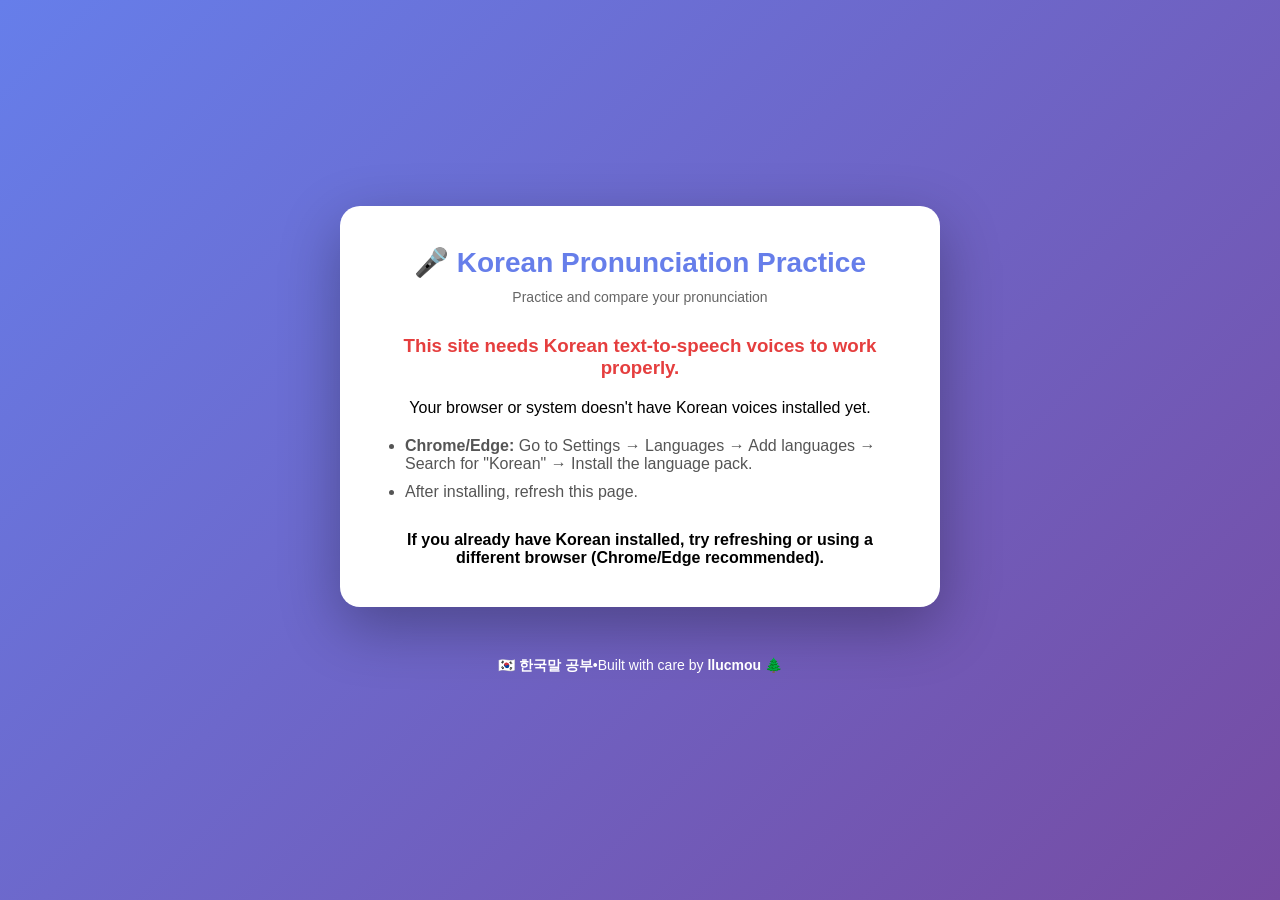
==== commit 4303c176: "Pronunciation Phrases + Hanja Study + Wiri/RR/MR Romanization" ====
--- a/pronunciation.html
+++ b/pronunciation.html
@@ -1,3 +1,4 @@
+
 <!DOCTYPE html>
 <html lang="en">
 <head>
@@ -7,7 +8,7 @@
     <link rel="preconnect" href="https://fonts.googleapis.com">
     <link rel="preconnect" href="https://fonts.gstatic.com" crossorigin>
     <link href="https://fonts.googleapis.com/css2?family=Nanum+Gothic:wght@400;700;800&family=Nanum+Myeongjo:wght@400;700;800&family=Song+Myung&family=Nanum+Pen+Script&display=swap" rel="stylesheet">
-    <link rel="icon" href="data:image/svg+xml,<svg xmlns='http://www.w3.org/2000/svg' viewBox='0 0 100 100'><text y='.9em' font-size='90'>🇰🇷</text></svg>">
+    <link rel="icon" href="data:image/svg+xml,<svg xmlns='http://www.w3.org/2000/svg' viewBox='0 0 100 100'><text y='.9em' font-size='85'>🎤</text></svg>">
     <style>
         * {
             margin: 0;
@@ -100,7 +101,8 @@
         }
 
         .word-display {
-            background: linear-gradient(135deg, #667eea 0%, #764ba2 100%);
+            background: linear-gradient(135deg, #f5e6d3 0%, #ede0ce 100%);
+            box-shadow: inset 0 2px 8px rgba(0, 0, 0, 0.1);
             border-radius: 15px;
             padding: 40px;
             text-align: center;
@@ -113,7 +115,7 @@
 
         .korean-text {
             font-size: 48px;
-            color: white;
+            color: #464646;
             font-weight: bold;
             letter-spacing: 2px;
             font-family: 'Nanum Gothic', sans-serif;
@@ -330,6 +332,31 @@
             opacity: 0.7;
         }
 
+        .setup-pending {
+            text-align: center;
+        }
+
+        .setup-pending h3 {
+            color: #e53e3e;
+            margin-bottom: 20px;
+        }
+
+        .setup-pending ul {
+            text-align: left;
+            display: inline-block;
+            color: #555;
+            margin: 20px 0;
+            padding-left: 25px;
+        }
+
+        .setup-pending li {
+            margin-bottom: 10px;
+        }
+
+        .setup-pending, .setup-complete {
+            display: none;
+        }
+
         @media (min-width: 480px) {
              .button-group {
                 grid-template-columns: 1fr 1fr 1fr;
@@ -340,89 +367,188 @@
 </head>
 <body>
     <div class="container">
-        <h1>🇰🇷 Korean Pronunciation Practice</h1>
+        <h1>🎤 Korean Pronunciation Practice</h1>
         <p class="subtitle">Practice and compare your pronunciation</p>
 
-        <div class="font-controls">
-            <select id="fontSelector">
-                <option value="font-modern">Modern Font</option>
-                <option value="font-classic">Classic Font</option>
-                <option value="font-brush">Brush Font</option>
-                <option value="font-cursive">Cursive Font</option>
-            </select>
-            <button class="visibility-toggle" id="visibilityToggle">👁️‍🗨️</button>
+        <div class="setup-pending">
+            <h3>This site needs Korean text-to-speech voices to work properly.</h3>
+            <p>Your browser or system doesn't have Korean voices installed yet.</p>
+            <ul>
+                <li><strong>Chrome/Edge:</strong> Go to Settings → Languages → Add languages → Search for "Korean" → Install the language pack.</li>
+                <li>After installing, refresh this page.</li>
+            </ul>
+            <h4>If you already have Korean installed, try refreshing or using a different browser (Chrome/Edge recommended).</h4>
         </div>
-
-        <div class="word-display">
-            <div class="korean-text" id="koreanWord">안녕하세요</div>
-        </div>
-
-        <div class="button-group">
-            <button class="btn-primary" id="generateBtn">🎲 Generate</button>
-            <button class="btn-record" id="recordBtn">🎤 Record</button>
-            <button class="btn-secondary" id="listenBtn">🔊 Listen</button>
-        </div>
-
-        <div id="recordingTimer" class="recording-timer" style="display: none;">
-            Recording: <span id="timerDisplay">0s</span>
-        </div>
-
-        <div id="deleteRecordingContainer" style="display: none; text-align: center; margin-top: 15px;">
-            <a href="#" id="deleteRecording" style="color: #e53e3e; text-decoration: none; font-size: 14px;">Delete recording</a>
-        </div>
-
-        <div class="control-group">
-            <div class="control-label">
-                <span>Number of words:</span>
-                <span id="wordCountValue">1</span>
+        
+        <div class="setup-complete">
+            <div class="font-controls">
+                <select id="fontSelector">
+                    <option value="font-modern">Modern Font</option>
+                    <option value="font-classic">Classic Font</option>
+                    <option value="font-brush">Brush Font</option>
+                    <option value="font-cursive">Cursive Font</option>
+                </select>
+                <button class="visibility-toggle" id="visibilityToggle">👁️‍🗨️</button>
             </div>
-            <input type="range" min="1" max="10" value="1" class="slider" id="wordCount">
-        </div>
-
-        <div class="control-group" id="wordSeparationGroup" style="display: none;">
-            <div class="toggle-container" id="wordSeparationToggle">
-                <div class="toggle-label">
-                    <span>Word Separation</span>
-                    <span class="toggle-description">Use commas to separate words</span>
+
+            <div class="word-display">
+                <div class="korean-text" id="koreanWord">안녕하세요</div>
+            </div>
+
+            <div class="button-group">
+                <button class="btn-primary" id="generateBtn">🎲 Generate</button>
+                <button class="btn-record" id="recordBtn">🎤 Record</button>
+                <button class="btn-secondary" id="listenBtn">🔊 Listen</button>
+            </div>
+
+            <div id="recordingTimer" class="recording-timer" style="display: none;">
+                Recording: <span id="timerDisplay">0s</span>
+            </div>
+
+            <div id="deleteRecordingContainer" style="display: none; text-align: center; margin-top: 15px;">
+                <a href="#" id="deleteRecording" style="color: #e53e3e; text-decoration: none; font-size: 14px;">Delete recording</a>
+            </div>
+
+            <div class="control-group">
+                <div class="control-label">
+                    <span>Number of phrases:</span>
+                    <span id="phraseCountValue">1</span>
                 </div>
-                <div class="toggle-switch active" id="toggleSwitch">
-                    <div class="toggle-slider"></div>
+                <input type="range" min="1" max="5" value="1" class="slider" id="phraseCount">
+            </div>
+
+            <div class="control-group">
+                <div class="control-label">
+                    <span>Speech speed:</span>
+                    <span id="speedValue">0.8x</span>
+                </div>
+                <input type="range" min="0.5" max="2" step="0.1" value="0.8" class="slider" id="speedControl">
+            </div>
+
+            <div class="control-group">
+                <div class="toggle-container" id="separationToggle">
+                    <div class="toggle-label">
+                        <span>Easier Separation</span>
+                        <span class="toggle-description">Use full-width characters</span>
+                    </div>
+                    <div class="toggle-switch active" id="separationSwitch">
+                        <div class="toggle-slider"></div>
+                    </div>
                 </div>
             </div>
-        </div>
-
-        <div class="control-group">
-            <div class="control-label">
-                <span>Speech speed:</span>
-                <span id="speedValue">1.0x</span>
+
+            <div class="info-box">
+                💡 <strong>Tip:</strong> Generate words, listen to TTS, record your pronunciation and compare the two audios to improve!
             </div>
-            <input type="range" min="0.5" max="2" step="0.1" value="1" class="slider" id="speedControl">
-        </div>
-
-        <div class="info-box">
-            💡 <strong>Tip:</strong> Generate words, listen to TTS, record your pronunciation and compare the two audios to improve!
         </div>
     </div>
 
     <div class="footer">
-        Built with care by <a href="https://github.com/lluckymou" target="_blank">llucmou 🌲</a>
+        <a href="index.html">🇰🇷 한국말 공부</a>ㅤ•ㅤBuilt with care by <a href="https://github.com/lluckymou" target="_blank">llucmou 🌲</a>
     </div>
 
     <script>
-        // Common Korean words for practice
-        const koreanWords = ['있다','것','그','없다','이','같다','않다','아','하다','되다','이렇다','우리','더','진짜','너무','거','또','그렇다','먹다','어떻다','많이','싶다','좋다','많다','오늘','사람','때문','그냥','뭐','알다','받다','만들다','생각','씨','생각하다','나오다','야','오다','두','못','앵커','다시','등','그거','조금','예','여러분','맛있다','못하다','집','친구','시간','말하다','어디','괜찮다','앞','엄마','같이','중','처음','아이','저희','뒤','응','찾다','문제','누구','정도','아직','가장','눈','넣다','가다','맞다','계속','시작하다','그때','형','소리','딱','곳','명','막','경우','잘하다','상황','몇','안','미국','아주','때','모습','먼저','오','감사하다','빨리','보내다','그것','예쁘다','굉장히','위','안녕하다','대통령','보이다','년','중요하다','얼굴','들어오다','얘기하다','힘들다','손','잡다','얘','끝나다','부분','속','선생님','아빠','머리','시','마지막','엄청','끝','꼭','라','지금','떨어지다','찍다','없이','갖다','그녀','이유','너','언니','나','원래','믿다','중국','아까','혼자','요즘','고맙다','죽다','돈','첫','사용하다','어제','앉다','자리','쪽','학교','아무','자신','아버지','최근','책','방법','밥','제품','사랑하다','하루','높다','상태','쉽다','어렵다','내용','일어나다','혹시','세계','재밌다','역시','당신','옆','아침','어느','순간','말씀','지역','기다리다','이후','언제','웃다','맛','밖','직접','듣다','귀엽다','살짝','새롭다','결국','읽다','싫다','필요하다','특히','목소리','대표','돌아오다','정부','학생','현재','너희','느끼다','회사','미안하다','좋아하다','가족','의원','크다','항상','일','열심히','기억','잠깐','당시','시키다','음식','지키다','궁금하다','준비하다','후','컬러','만나다','안녕','어머니','고개','나쁘다','날','무엇','비슷하다','아마','어린이','억','저','자체','옷','번','잠시','무섭다','뜻','가격','확인하다','애','다르다','영화','남자','맞추다','기자','과정','원하다','부르다','가능하다','움직이다','죄송하다','후보','만','만큼','새끼','아프다','우리나라','다양하다','빠지다','사진','훨씬','표정','얻다','느낌','빠르다','소식','준비','올해','멈추다','선배','나타나다','모양','전화','안되다','도','전혀','행복하다','질문','학년','남다','르','기분','의미','걱정','가능성','들다','계획','보통','하늘','선수','똑같다','저거','붙다','모르다','병원','관심','아유','멋지다','의','분','따르다','할머니','대부분','원','말다','다리','뿐','주변','약','이상하다','말','국민','들리다','자꾸','현장','여자','작품','냄새','올리다','지','인생','입장','올라오다','오후','설명하다','듯','오히려','대박','입','기회','뽑다','장','곧','이용하다','아저씨','땅','사랑','이곳','운동','묻다','셋','아무것','기사','챙기다','놓다','잊다','말씀드리다','멋있다','정보','방','떠나다','전하다','수','편하다','식','여행','꺼내다','시작','열다','듯하다','엄청나다','초','시장','알리다','당연히','입다','수사','저녁','시작되다','방식','고','월','드리다','여전히','관계','적','풀다','완전히','대상','카메라','본인','놀다','밑','서울','왜냐하면','제발','여성','북한','층','점점','방금','형님','재미있다','스스로','전체','결과','예정','솔직히','방송','알려지다','늦다','거리','도착하다','발생하다','예전','당장','인사','날씨','아무리','인간','모두','바닥','개월','가져오다','짧다','관련','요','잘못','직원','빛','검찰','총','환자','저렇다','아름답다','확실히','어울리다','음악','이어지다','비싸다','동생','감정','새벽','보다','가깝다','달다','신경','멤버','녀석','행동','그동안','국내','눈물','검사','천천히','인기','기업','넘다','공간','니','조','촬영','평소','회장','위험하다','전국','아쉽다','찾아오다','단계','말씀하다','남편','막다','나이','능력','영어','손님','대화','영향','대단하다','깊다','나무','효과','마리','대체','작가','바쁘다','차량','마찬가지','상당히','신기하다','차이','로','내일','의견','즐겁다','포인트','부모님','따뜻하다','반응','작업','중심','커피','특파원','과연','뉴스','표현','의사','전쟁','그대','계속하다','옛날','국가','마을','기억하다','가까이','뜨겁다','도시','차례','설명','아파트','할아버지','캐릭터','배우다','게임','혐의','역할','꽃','태어나다','덕분','파이팅','프로그램','국회','경험','동시','대답하다','살다','과거','부족하다','수업','기준','감독','걱정하다','가볍다','활동','선택하다','완벽하다','소개하다','부드럽다','떠오르다','이야기하다','방향','정확하다','기술','양','아무튼','근처','붙이다','피해자','어깨','여름','겪다','카드','울다','의혹','진행하다','조심하다','자식','선물','충분히','가방','미리','수준','댓글','면','어차피','그러다','키','유저','던지다','늘어나다','발표하다','박','멀리','당연하다','연락','형사','확실하다','거짓말','놈','자연스럽다','짓다','하나','회','채우다','색깔','맡다','행사','잡히다','러시아','선택','밝다','발견하다','분명히','반갑다','살리다','스타일','호텔','다섯','호','낮','장소','화장실','아내','연기','어떡','인터넷','금방','성공하다','바뀌다','목','정신','없어지다','및','속도','장면','교수','간단하다','법','진심','더욱','표현하다','왼쪽','쭉','끊다','변호사','다행','아휴','그저','환경','특별하다','세우다','존재','가르치다','관련하다','시험','적다','장관','받아들이다','공부','불편하다','변화','예수','증거','이루어지다','로봇','다니다','주인공','단어','실제','목표','상처','시스템','주제','건물','즉','자료','시원하다','왕','진행되다','넓다','동물','교육','약속','지원','요리','부모','메이크업','기능','만약','뛰다','닿다','시선','개인적','어둡다','뻔하다','도대체','트럼프','피부','다녀오다','우주','돌다','사업','기록','결정','고민','오른쪽','걷다','브랜드','해결하다','규모','함께하다','대학','고생하다','상대','막히다','대회','서비스','벽','생기다','정리하다','일으키다','쳐다보다','관리','역사','반','살','발견되다','공격','각','끌다','해외','확','깜짝','문화','주장하다','무겁다','그치','반드시','사용','가만히','노력','지구','식사','교회','버스','미소','공부하다','주장','논란','활용하다','포기하다','대한민국','쉬다','결정하다','연습','빵','배우','터지다','나서다','범인','와인','사과','손가락','마법','분명','좋아지다','잘되다','가지다','조용히','참여하다','인정하다','컴퓨터','평생','핵심','노력하다','버리다','타다','등장하다','강하다','시리즈','놀랍다','실력','구매하다','그분','카페','다가오다','공개하다','씻다','담다','드러나다','싸다','작다','이르다','생활','바보','그곳','훌륭하다','심장','늘다','성공','무릎','짓','건강하다','쌓이다','낫다','디자인','성격','때리다','쏟아지다','초등학교','그만하다','지나다','숫자','마스크','공기','프랑스','벗어나다','부탁하다','주인','자동차','깔끔하다','길','그쪽','잘못하다','정책','종류','외','버티다','온라인','코','침대','결혼하다','건강','평가','곁','요거','목숨','춥다','에이','펼치다','내려오다','목적','정리','생각나다','한마디','나가다','죄','일찍','불안하다','배','흔들다','심각하다','최초','개발','배터리','강조하다','가득','관련되다','에너지','지방','중간','급하다','광고','비행기','닦다','이걸','싹','재미','김치','작년','당','치료','범죄','그룹','박사','보도하다','섞다','확인되다','달','놓치다','핸드폰','술','파티','옮기다','숨다','바다','남기다','남성','수고하다','신발','포함하다','집중하다','일부러','실수','형태','닫다','팔다','참다','약하다','쓰다','곡','유럽','축하하다','얇다','소스','안전하다','존재하다','진행','보도','비교하다','척','연구','안쪽','돕다','고통','메뉴','주위','재료','잘못되다','인물','앨범','추억','충분하다','업체','전','어찌','괜히','현실','벌다','연결하다','수많다','제공하다','시민','각자','줄어들다','워낙','벗다','이쁘다','시즌','깨끗하다','교장','인터뷰','사이즈','이름','앞두다','떠올리다','개','서로','기쁘다','가을','친하다','비롯하다','관계자','곳곳','의자','바','편','각각','추천하다','요구하다','눈치','마음','자전거','수도권','높이','기록하다','현상','정확히','비','공식','유명하다','강','기온','공연','피해','시절','맥주','정상','슬프다','콘텐츠','전망','원인','구하다','꽉','전화하다','출발하다','주민','정하다','정','굽다','비용','머릿속','기본적','자세히','발표','눈빛','낳다','복잡하다','직업','공주','식당','사실상','흐르다','딸','상관없다','소녀','오래되다','난리','쌓다','용기','생명','끓이다','방문하다','위험','사례','없애다','판단하다','탓','기간','달리','유지하다','총리','겨울','배고프다','강력하다','이른바','매력','태풍','걸다','낮다','떨리다','공장','플레이','약속하다','즐기다','피곤하다','귀','대충','나이스','특징','제목','따지다','요새','밟다','아이템','그중','달라지다','누르다','저쪽','데','그럼','지원하다','더하다','얼마','입술','높아지다','가득하다','교사','저번','점수','인형','거대하다','목사','허리','닮다','문','점심','마이크','선생','망하다','인천','축제','홈페이지','투자','고양이','어유','흔들리다','결혼','행위','정답','행복','충격','쿠션','잃다','줄','대구','분명하다','상품','그리','자녀','이벤트','인상','모델','변하다','희망','지나치다','스트레스','적히다','측','캐스터','괴물','공','예상','구체적','계속되다','촬영하다','숲','둘','차라리','예상되다','장점','남','한숨','답답하다','베이스','한국어','전투','장비','두다','미','동료','위원장','단체','최종','훔치다','당하다','치즈','백','전체적','안다','구멍','불법','준비되다','리','재판','동안','숨기다','꿈','학원','아이디어','그만두다','무료','최선','자유롭다','글','판단','다행히','기계','운명','계약','너무너무','평범하다','드러내다','도망가다','상자','아이스크림','크리스마스','마련하다','돌아다니다','펼쳐지다','상대방','업무','분석','병','주말','오랫동안','운영하다','시점','소금','연애','과학','깊이','뉴욕','지내다','절반','택시','사라지다','배경','아줌마','헤어지다','테이블','덥다','방안','칼','취재하다','얘기','상','그림자','담배','불가능하다','처리하다','편안하다','법원','일반적','회의','줄다','빨갛다','기억나다','날리다','눈앞','대책','스토리','학부모','집안','섞이다','실패하다','최','앱','번호','의식','소원','대형','반면','솔직하다','맞히다','부탁','발언','근육','은행','차원','잘생기다','화려하다','붙잡다','접종','많아지다','고민하다','내','박수','마무리','아가씨','출시','상상','차지하다','각종','어젯밤','찾아내다','소개','테스트','산','취향','프로젝트','언론','포함되다','주식','넘치다','무너지다','외국','공개되다','안타깝다','추천','구독','참가하다','지난번','성','언어','자막','아깝다','여섯','문장','고등학교','연락하다','참석하다','스타','공격하다','인구','훈련','추가','가짜','영원히','그릇','좁다','갚다','흔적','편의점','요소','멀다','귀찮다','쓰러지다','연습하다','시각','떨다','선','권','책상','화','내리다','본격적','이동하다','팬','신나다','아니다','부인','출신','끔찍하다','이스라엘','견디다','귀신','갈등','익숙하다','값','요청하다','따위','이러다','태도','부산','리뷰','묻히다','통화','아아','투표','계단','감다','일하다','색','뛰어나다','동작','밤','절차','신호','직전','자유','급','크림','후보자','습관','이기다','청소','덮다','개발하다','여부','향','타입','전략','묶다','성적','깔다','감염','소문','아뇨','사회적','케이크','간','공개','가정','입구','잔뜩','주문하다','라인','승리','어이','우크라이나','웃기다','결론','잃어버리다','진실','단순하다','시끄럽다','완성','잔','뻗다','인정','도전하다','뵙다','갇히다','뜯다','더럽다','턱','틀다','모으다','전달하다','연결','연속','부끄럽다','얹다','실험','확률','공원','바이러스','모드','이따','어색하다','플레이어','똥','도망치다','스위치','치다','부부','미치다','수학','거치다','유','축구','대표적','무리','버튼','답하다','상상하다','분석하다','놔두다','따라오다','농담','분노','욕심','핑크','범행','연결되다','지르다','개념','내밀다','신규','비판','실패','형제','설치하다','정치적','바퀴','우유','외롭다','가리키다','넘어지다','박스','데이터','머리카락','파악하다','세계적','눈썹','창문','파리','두렵다','알아내다','시체','당황하다','풍경','청년','대응','간식','적극적','티','작전','임무','뚫다','내부','세금','디테일','감사','컵','원장','공포','성능','죽이다','냉장고','여유','설정','자신감','지적','그날','광주','소년','학습','초콜릿','찍히다','집중','들려오다','확보하다','겁','최고','푹','통','피','표','시설','투','데이트','통과하다','들여다보다','발사','저렴하다','열리다','그놈','두껍다','협상','시계','청소년','키보드','떡볶이','아우','지하철','반복하다','화제','지점','확인','기','콘서트','립','짜증','아니','버전','쯧','데뷔','블랙','고객','꾸준히','사과하다','식물','적당히','경북','시청자','제공','부위','걸치다','장난','명령','직장','드래곤','운영','욕','인근','비밀','응원하다','고생','평화','기존','전원','성장','방문','온도','고향','측면','주택','잇따르다','대비','물론','백신','똑바로','날개','도쿄','이뤄지다','비율','이끌다','레','전기','약간','자세','높이다','공룡','칸','억울하다','대사','요렇다','소설','셈','치르다','태양','톤','전통','안경','특이하다','중학교','스튜디오','생일','하여튼','운전자','굿','마무리하다','글쎄','종','사무실','은혜','보호하다','인류','코스','라이브','무시하다','정체','빠져나가다','수상하다','긴장','출발','괴롭히다','주년','꿈꾸다','처리','추가하다','최악','꼬리','올림픽','걸리다','감히','오랜만','마침내','심하다','온몸','마늘','샷','잠들다','팔레트','휴대폰','기운','케이스','반대하다','증상','여기저기','지식','바깥','차갑다','영역','딱히','매년','하트','오브','어느새','신고하다','매니저','체험','공무원','맡기다','경험하다','내년','고치다','부럽다','감싸다','양쪽','불쌍하다','신청하다','의하다','특별히','뇌','활동하다','향하다','또다시','영혼','동네','춤추다','셰프','자격','워싱턴','떡','아이씨','판매','대장','물가','클럽','소주','대비하다','자동','닭','담기다','꽂다','요구','양념','정원','멀어지다','기도하다','권력','제안','쫙','국물','왕자','의심하다','군','어휴','바위','달콤하다','열쇠','애초','금액','타이밍','밝혀지다','직후','공사','예약','설탕','넘기다','예상하다','정권','언급하다','수술','공항','맺다','비판하다','단독','야당','홍콩','특정','튀어나오다','식구','총장','그나마','기대되다','인마','미션','성장하다','신문','제도','팀','슈퍼','긍정적','동영상','패스','끼치다','데려오다','금리','영웅','신청','규칙','합치다','모자','들키다','부장','깨닫다','부딪히다','스포츠','주소','녹다','악마','숙소','황제','털다','답','걱정되다','인식','만화','한계','해결','이탈리아','비명','바탕','지도','비키다','책임지다','꺼지다','사망','인사하다','뒤집다','떼다','무척','제작','사용되다','제주도','뒤쪽','판결','나타내다','매장','곧바로','넷','밝히다','도구','말투','경남','태우다','당분간','주','정식','달리다','단순히','실장','구독자','레드','개미','공동','코너','다이어트','한국인','여당','촉촉하다','액션','신부','피하다','늙다','적절하다','애매하다','전부','증가하다','짱','판사','발생','마음속','순위','발전','물질','대','소리치다','문득','그래다','만지다','요청','동의하다','산업','불과하다','감각','경쟁','토끼','고소하다','씹다','주먹','마약','구역','취미','차다','매번','평가하다','친절하다','결코','환영하다','소송','호흡','노','주문','마주치다','보스','도저히','컨텐츠','출시하다','의상','시위','도로','판','초등학생','거부하다','단점','위반','후회하다','으','커버','참가자','빨간색','맞이하다','등급','적용하다','보상','덧붙이다','세력','장난감','우승','감추다','애니메이션','최소','애플','센터','와우','구성되다','별','장르','자랑하다','추석','독특하다','창고','중얼거리다','퍼센트','떨어뜨리다','모니터','소속','보호','플랫폼','개인','유행','트럭','노인','패션','똑똑하다','안무','칭찬','굉장하다','웬만하다','재능','지난주','가난하다','답변','초반','깎다','애쓰다','강제','어마어마하다','체력','운','익다','커지다','흥미롭다','자연','쇼','뺏다','제작하다','긴장하다','대결','쫓다','의도','현금','이익','의문','짚다','성분','깨어나다','추정되다','독자','프레임','우','대신','만족하다','플라스틱','귤','파워','참고하다','결혼식','완성되다','위주','집회','상관','사망자','디지털','기반','갓','인연','대규모','제외하다','서류','지적하다','지옥','끝내다','단단하다','유리','판정','투어','규제','헷갈리다','저지르다','댄스','스티커','권리','탄핵','문자','커뮤니티','베트남','지시','안녕히','한동안','충전','관객','순식간','그림','부담스럽다','적당하다','간장','수십','법적','알바','흔히','비교','투자하다','날짜','날카롭다','대답','자','조심스럽다','새우','교실','주차장','채소','스팀','텐트','호주','연휴','힘내다','화장','캠프','감옥','후배','오픈','식감','공급','출연하다','엘리베이터','스치다','주방','도서관','양파','글자','접근하다','반도체','끼','원칙','소파','당기다','물러나다','아이돌','무렵','폭력','부자','잊어버리다','혜택','음료','실시하다','여인','태국','즉시','띄우다','레벨','과장','색감','장사','입히다','첫날','코드','컷','박물관','마디','베이징','범위','마이','흙','취하다','제출하다','마시다','소름','흰색','행성','처벌','정말','디저트','거울','상담','너머','아프리카','우연히','쥐','복도','달걀','색상','거짓','안개','기타','모레','온갖','햇빛','기관','긴급','와중','설치되다','아무렇다','일자리','비주얼','박히다','젖다','영감','종종','아시아','뚜껑','다소','엉덩이','복','학기','사흘','외모','해석','불안','제거하다','빌다','갖추다','패턴','실시간','파트','스케줄','지갑','김밥','당국','컨셉','내다','월드컵','햄','탑','브라운','파란색','수입','저것','안전','추위','사항','탁','노란색','흠','가위바위보','운동하다','곤란하다','화이트','시신','흔하다','실내','향기','영업','막상','옵션','전남','대학교','마련되다','제형','갈아입다','썰다','방역','마트','처하다','굳다','시도','모험','찢다','과제','석','부족','사망하다','웬일','캠핑','접시','외국인','명확하다','되찾다','계산하다','돌리다','승객','채널','맑다','터뜨리다','몸','과일','캐나다','제안하다','뿌리다','인력','빛나다','여왕','음성','노동자','수익','여덟','의무','창','행동하다','라운드','공유하다','주의하다','역','까먹다','불빛','화성','거절하다','보석','날다','후회','업계','그립다','가수','소중하다','건조하다','위치하다','오르다','겹치다','도전','독일','깨우다','특검','생물','순서','중앙','뵈다','이웃','기본','화장품','관광객','자금','동기','분기','오리지널','토마토','진지하다','경제적','전력','닫히다','법안','국제','닥치다','시도하다','팀장','기적','판매하다','월급','이것저것','휘두르다','시내','출근하다','합의','치','조절하다','양반','숙제','좀비','진정','속상하다','검은색','다치다','오징어','마녀','골목','속눈썹','랩','호기심','논의하다','제법','너무하다','강화','그래픽','선물하다','접다','떠들다','부정적','추진하다','전면','매트','여기다','뽑히다','폭','악','연예인','장군','렌즈','과학자','별명','응원','멀쩡하다','플러스','적용되다','위쪽','게이트','구입하다','완료','입맛','아래쪽','뿌리','검색하다','수영장','안팎','심사','운전하다','선장','강화하다','영원하다','투명하다','빠져나오다','무','튀다','소득','멍청하다','법정','논의','살아남다','티셔츠','몰다','방침','용의자','소','인원','제주','해내다','스페인','제시하다','블러셔','괴롭다','사귀다','산책','아끼다','와이프','몇몇','파도','끊임없이','경고','주고받다','성향','기도','도시락','옳다','눈동자','유치원','관찰하다','오토바이','경계','겉','복수','무사히','감동','끼우다','상대적','내보내다','파일','행운','매출','슬슬','봉투','오디션','수영','뱉다','붓다','다루다','비추다','규정','택배','흩어지다','폭탄','가까워지다','비디오','임금','소비자','내쉬다','반장','꺾다','전반적','제기되다','연습생','전시','빼앗다','제기하다','해당하다','심심하다','스킬','안보','유명','단위','틴트','갈다','힘','매력적','자국','남쪽','형식','덕','필수','아주머니','방학','정면','업데이트','내려다보다','주의','찢어지다','신상','노트','대응하다','낚시','예산','낮추다','라디오','도중','재미없다','지혜','전용','홍보','정치인','선언하다','증명하다','진술','참사','앞쪽','라이트','몬스터','고백','불꽃','되','겸','비록','뜻하다','종교','달려오다','치킨','위협','밴드','성과','소비','소통','숟가락','앞머리','에코','마련','팩','예능','삼겹살','해결되다','쿠키','혼란','햄버거','대단히','쏟다','회복','특별','글씨','내려지다','살아나다','정치권','진정하다','전하','치열하다','전북','차분하다','유령','사안','속삭이다','계절','포즈','나다','연구하다','검토하다','뛰어들다','균형','종이','여권','서운하다','서쪽','종목','영','침묵','수정','대학생','한꺼번에','브러쉬','테슬라','핑계','비행','팁','목걸이','반복되다','허락하다','살인','일행','쇼핑','코로나','꽂히다','자존심','손바닥','확신','미루다','접하다','작성하다','재산','수박','장기','발견','원리','언덕','가구','케이블','세팅','집어넣다','우정','도착','현실적','상당하다','수백','의미하다','강의','발전하다','피아노','패드','퍼포먼스','초록색','협력','안정적','살아오다','희미하다','꿇다','기르다','쓸데없다','유일하다','핵','자랑스럽다','손목','햇살','힌트','유전자','근무','방해하다','긁다','다물다','저리','마법사','신다','손해','출시되다','노트북','달아나다','계산','콩','퍼지다','나비','결정되다','야채','고작','개혁','좌석','거기','보수','마당','뷰','이틀','폭발','향수','뚫리다','알아차리다','감당하다','체제','가위','정황','피의자','대리','자극','요정','볶다','신선하다','장애','혼나다','퀘스트','히트','흥','동화','젊다','죠','딱딱하다','모','옛','예술','수단','특유','야구','여호와','년도','북쪽','며칠','으음','군사','위원','인도','표시','폭행','컨디션','뮤지컬','징계','익숙해지다','징역','압박','간호사','감성','용','가문','내륙','바치다','탈출하다','심다','부상','챌린지','빨리빨리','골프','소위','건','의료','등등','쏙','장갑','음영','버섯','추가되다','서서히','게이머','체크','헌터','편집','보관하다','거품','이용','이야기','백화점','밸런스','동그랗다','발목','짜다','고구마','철저하다','런던','수능','논문','회원','뺨','비중','공식적','끼다','마스터','남녀','엔딩','아홉','곤충','중단하다','길이','젤리','특성','동','제국','몫','늑대','에어컨','가라앉다','고급','야외','등장','신뢰','가만있다','결정적','고백하다','수행하다','점차','샐러드','발표되다','용서하다','여태','거실','지치다','진화','고장','신분','걸어오다','담당하다','완성하다','마음껏','동쪽','남북','연기하다','고정','공짜','티켓','적용','수색','대출','만족스럽다','기념','클래스','여론','띄다','꾸미다','번역','감염되다','총선','아티스트','과자','뮤직비디오','피우다','스피커','지도자','승리하다','못되다','확대하다','모공','포장','서버','거꾸로','후반','작업하다','대법원','댁','전설','출동하다','나란히','베스트','대중','먹이','부엌','나뉘다','정작','하얗다','설득하다','펴다','창피하다','환하다','별다르다','나름','데뷔하다','정의','안내','확신하다','원숭이','방어','식탁','아멘','꼽히다','년생','개국','경고하다','파스타','왕국','터','비교적','대가','시청하다','그전','헤매다','에다','조심','확대','불길','키스','통제','칭찬하다','콘셉트','정당','테이프','인정받다','택하다','대기업','알','멘트','착용하다','뒤늦다','불다','큰일','셔츠','항공기','오렌지','퇴근하다','짝','내뱉다','충북','소감','대선','뿌듯하다','청소하다','아동','통합','어지럽다','툭','계곡','해변','승용차','조절','여행하다','잘나다','활짝','로켓','민족','유행하다','그제','폐하','보고하다','제자','오해하다','우울하다','검색','꼽다','질문하다','풍부하다','길다','기초','몹시','룩','끈','휴식','끊어지다','헤이','확산','차','극복하다','연극','간단히','불','화이팅','지속적','화나다','운전','통증','막걸리','수사하다','호소하다','브러시','스님','예약하다','강사','얼다','텔레비전','앓다','출근','덩어리','지진','붙잡히다','흥분하다','과목','면접','관점','생활하다','역사적','보험','치료하다','공중','상승','실질적','경력','주름','직접적','위성','침착하다','꼴','레시피','결심하다','흥미','초대하다','그리다','발휘하다','뼈','수석','심정','돋다','바람','간신히','외우다','글쓴이','레스토랑','퍼프','대화하다','콘솔','용도','줍다','근무하다','옥상','커플','신체','생생하다','텅','합격','끓다','바르다','줄이다','오른손','프로','지사','통로','버려지다','빚','잠기다','마구','해','튼튼하다','생존','어머나','광경','정상적','환상','지붕','펴내다','긴장되다','명품','바짝','별도','폭발하다','폭우','회복하다','간격','살피다','온통','더불다','개구리','틀림없다','취업','초점','길거리','실망하다','껍질','집값','더위','소장','퇴근','담그다','작동하다','인제','아씨','마크','지자체','블루','으악','공약','켜지다','땡','영향력','삼다','날아오다','자원','마케팅','분량','미끄러지다','아웃','협박','사소하다','예방','사모님','매일매일','낮아지다','취소하다','촉구하다','샌드위치','이런저런','성경','외교','가사','갤럭시','엎드리다','점프','은근히','졸업하다','고통스럽다','토론','반응하다','파트너','보','광장','시상식','운동장','조사하다','거두다','눈치채다','잠','어르신','누리꾼','든든하다','농장','비타민','척하다','투자자','심리','위스키','압도적','계좌','초등','핫하다','마우스','반대쪽','도깨비','거짓말하다','선호하다','스테이크','혀','도달하다','발자국','레몬','의대','우아','전시회','레이저','논리','사랑스럽다','그리스','재빨리','상어','지지하다','빨다','한잔하다','발걸음','일본어','젊은이','녹화','상식','착하다','작동','으아','흐리다','수위','체험하다','통계','로마','콜라','강렬하다','차리다','짐승','체크하다','출동','지도부','전세','뒤지다','악몽','지시하다','가이드','호수','찌푸리다','선명하다','보물','올려다보다','털','싱가포르','리그','도련님','손톱','도입하다','안내하다','국수','증인','돌보다','디자이너','허락','축복','찌르다','타격','폰','헌법','탐정','지상','쓸다','대왕','우연','황금','보라색','경로','갈색','전화번호','음료수','민감하다','흉기','금메달','물체','체계','동해안','신라','저러다','예측','생겨나다','손잡이','지경','허벅지','향후','중학생','뚝','조카','샵','길어지다','대표하다','부딪치다','반발하다','제자리','제거','넘어오다','해석하다','착각하다','경기장','결제','성인','강도','다음날','흘러나오다','고모','다윗','엔진','계란','밤사이','재수','블리자드','좀','식품','어리석다','개선','피디','비즈니스','진료','중단되다','멕시코','보호자','빌딩','각도','물','주목하다','흘리다','졸업','꺾이다','연주','타인','비상','용감하다','발사하다','휴가','오우','문구','연합','애정','가해자','혼란스럽다','결과적','성공적','철학','연출하다','컨실러','교체','목적지','합리적','상관없이','음식점','마스카라','집사','존중하다','잔인하다','요원','파악','계정','확정되다','무죄','동원하다','일요일','그나저나','링크','효과적','대륙','씌우다','진하다','어쩌다','홍','질병','달성하다','부근','고등학생','갑작스럽다','수염','똘똘','함정','충격적','뚜렷하다','외부','깔리다','게스트','앗','먹방','증언','개성','비비다','안정','이별','외치다','민주주의','치솟다','교통','리듬','지루하다','정신적','싣다','생산하다','가능','연인','요금','추구하다','트위터','반박하다','통화하다','교통사고','문명','드시다','착각','코트','금세','돼지고기','드레스','왼손','오늘날','부작용','한글','쓰이다','조용하다','전역','살해하다','좌우','여학생','급히','해명','곧장','체포되다','독립','달라붙다','놀이','허공','접근','쥐다','코디','관광','디스플레이','변수','원고','여사','로비','극단적','동아리','유족','상징','주저앉다','맙소사','요리하다','달달하다','취소','체포하다','썩다','끼어들다','행사하다','실수하다','칩','신화','가입하다','나빠지다','건네다','잡아먹다','유지되다','게시판','심판','절벽','주사','고추','상대하다','그자','굵다','론','경찰관','여동생','시합','검증','데려다주다','고급스럽다','운행','데일리','물량','예측하다','공감하다','쿨하다','덩치','실적','이집트','실종되다','코어','노출되다','게다','슬쩍','지겹다','극장','목록','용량','번개','머물다','완전하다','젠장','필리핀','어른','구성하다','명단','밀가루','가죽','장미','뛰어넘다','가스','브이로그','아니하다','메일','옥수수','공유','산타','합의하다','엉망','폭풍','톡','유리하다','참기름','증가','엉뚱하다','탄생하다','악기','스승','섹시하다','면적','물속','송','캠페인','평화롭다','희생자','다하다','임시','매체','평양','월세','젓가락','밀다','우려','당사자','감소하다','반찬','위로하다','오크','대원','단단히','용어','반전','꾹','확대되다','에피소드','회색','코리아','인증','요인','터치','관세','꼼꼼하다','배추','점검','기구','힙합','부회장','대피하다','박다','욕하다','빠져들다','마이너스','반발','지급하다','쉿','앞뒤','던전','유학','농도','구분하다','병사','돌이키다','알아듣다','차장','불안감','골드','파운데이션','인테리어','주스','상점','담당자','감자','중단','스위스','다투다','투입하다','기획','사다','녹색','황','컨트롤','귀족','먹히다','격리','정지','유독','섬세하다','미사일','호남','업','연장','얼어붙다','조언','끌어올리다','전사','선정되다','부인하다','샤워','냄비','월요일','실례하다','검토','해명하다','예정되다','집중되다','적응하다','루틴','계열','달려들다','교복','퍼즐','짜장면','관측','나아지다','단맛','상가','위하다','내세우다','이론','출석하다','내장','토요일','퀴즈','화살','조심히','불행하다','볼륨','한반도','국경','청문회','꼭대기','본사','우주선','엏다','노동','몸무게','속하다','말없이','상상력','우선','눈부시다','부디','욕망','비난하다','대략','그리스도','확보','인재','씨앗','절','국장','죽','파악되다','생산','복귀하다','십','탈락','예고하다','컴백','주가','그토록','활발하다','눈높이','검색어','구속되다','탈출','등록','출연','뒷모습','적응','반대편','도둑','도와드리다','꼼짝','사용자','헉','하루하루','자극하다','들이받다','연구소','피자','양심','수출','지난해','노릇','누적','사이드','모이다','단속','생선','찬성','우산','브레이크','가량','저택','고추장','특수','약점','슛','당부하다','친척','발색','평','주목','웹진','당원','고난','포','비난','단서','당내','역사상','공급하다','의지하다','베이비','헬기','리스트','클래식','변경','중독','승부','목격하다','소프트웨어','마저','금융','스무','뭉치다','일정하다','도망','산소','한심하다','대전','서점','빼내다','추적','잔소리','출마','임기','범죄자','가루','차트','볼','업그레이드','피규어','종료','기둥','중반','바이','센스','청구하다','쇼핑몰','가상','신중하다','초코','삶다','수상','예의','철저히','돌','강릉','후추','리허설','연말','올라타다','못생기다','경찰서','장식','하이라이터','기념하다','소용없다','짐작하다','마냥','양식','전국적','함께','볶음밥','무사하다','놀이터','화사하다','도장','객실','생각되다','최애','민망하다','찬성하다','의장','대개','경향','일어서다','기상청','집계되다','진출하다','쿵','선고','생명체','허위','기소','무지개','팔꿈치','밀어내다','물품','기막히다','봉지','적극','늘어지다','죄책감','거듭','인권','뇌물','내버리다','추측','간절하다','미디어','효율적','전직','선언','부동산','과학적','지역구','내다보다','굴다','한눈','한입','이혼하다','언급','정성','선글라스','널리','부처님','야옹','공작','기후','사퇴','오라버니','의아하다','근본적','과도하다','긴장감','출입','활용','북','안기다','금지되다','북미','식량','실천하다','덜다','불쾌하다','솜씨','굶다','승','망고','예민하다','여정','연설','국','낯설다','노래방','술집','위협하다','도입','산불','군인','행보','워','도박','그간','마무리되다','유형','모금','달하다','팩트','하우스','늘리다','충청','캡처','유죄','명분','법칙','압력','잇다','각오','신랑','미스터','미팅','수험생','최후','집단','인상적','지저분하다','편히','셀카','각국','진입하다','끌어안다','추락하다','존경하다','파괴하다','노조','반복','논설위원','설정하다','카카오','연락처','건축','어미','게이밍','파업','이란','회식','오래전','복장','뭣','부서지다','씩','여유롭다','리액션','익히다','거미','접수되다','까다롭다','나이트','짜리','전시되다','진술하다','버릇','우습다','결심','교과서','지지율','시나리오','새','트렌드','측정하다','포스터','마피아','드론','마켓','오픈하다','풍선','대변인','치명적','넓히다','레이','지위','데다','경기도','발','안해','잎','국정','스며들다','브리핑','해적','잭','쫓겨나다','고춧가루','불리하다','조사되다','이리저리','충돌하다','접촉','보컬','논리적','혁신','카레','무시무시하다','화상','병력','이어폰','발달하다','펜','적합하다','비로소','출근길','건배','벌금','깨끗이','감상하다','고프다','다음','차별','대량','동굴','질감','대목','동물원','어동','감안하다','흘러내리다','충돌','나리','야생','출장','부문','로드','매일','어이구','일반인','맴돌다','통하다','분리','상인','쫓아오다','청주','반영하다','금지하다','한국말','원작','트리','심해지다','벨트','상체','국어','첫사랑','액체','체중','좁히다','벌어지다','뻥','식다','깨물다','화석','힘껏','합격하다','주어지다','양국','샴푸','필터','한우','안심하다','맵다','겨냥하다','무역','더욱더','디아','의회','기색','숨소리','무늬','피스','주석','넘어서다','재질','방송국','태블릿','지정되다','저분','선정하다','비밀번호','표시하다','시티','복숭아','여전하다','데리다','농구','왕비','저놈','민심','매콤하다','인식하다','전통적','필요성','기숙사','문제점','스크린','창밖','무난하다','달빛','동의','금요일','녹음하다','전주','생태계','쯤','원대','금속','파우치','바닷가','연출','빼다','아무거','열흘','서두르다','지속되다','타고나다','배치하다','채용','공방','자살','농사','필름','어이없다','수도','희생','합류하다','유치하다','해상','두드리다','작아지다','냥','네덜란드','이득','응하다','어린아이','엄격하다','착','수정하다','아마존','진동','애교','변명','확장','전달되다','머스크','재킷','요란하다','반죽','근사하다','개입','어린애','사유','운동화','훅','소방관','선박','응급실','신원','지팡이','작용하다','오디오','책임감','탁자','뿜다','일방적','시골','난이도','개선하다','동일하다','한층','가두다','블록','미처','잠자리','즉각','수분','더더욱','신세','출전하다','텐션','공통점','된장','연봉','벌떡','선정','질투','소화','클릭하다','옆집','대북','실종','여우','투입되다','수수료','달러','재난','혁명','당황스럽다','동맹','식사하다','아이구','상무','베개','냉정하다','양손','경비','이윽고','전환','벌써','현직','며느리','사운드','수수께끼','통장','제임스','체포','바늘','판타지','과감하다','출구','벚꽃','중국어','제정신','헛소리','춤','적발되다','국방부','축','챔피언','저항','파이','권하다','버그','세계관','그래그래','설레다','팀원','가리다','부정하다','쓰다듬다','시속','소통하다','쫓아내다','제한하다','휩싸이다','참가','어찌하다','안심','예비','언더','토','묵직하다','진상','시행되다','방패','피터','실례','다이아몬드','계획하다','입시','사로잡다','고르다','팍','늦어지다','본회의','멜로디','추적하다','개정안','배송','물건','연료','운영되다','고리','제작진','호르몬','보조','시청','번쩍','협조','모시다','점심시간','유난히','뾰족하다','메모','흉터','색다르다','십자가','차단하다','스태프','악당','예외','자석','수원','참여','실망','보장하다','원피스','동전','골고루','비트','양말','인도네시아','여자아이','차오르다','마주하다','서양','모형','임마','교육부','뒤통수','집중력','시달리다','상사','화학','번갈다','엘시','편견','보장','블레이드','부수다','본능','손잡다','집행','객관적','나흘','방지','개입하다','근로자','부정','날아다니다','진리','갑옷','욕실','폭염','미친놈','사기꾼','품질','호랑이','마땅하다','바닷물','루머','형성되다','연어','임원','논쟁','나뭇가지','뽀뽀','맥락','연구원','그딴','아르바이트','포근하다','불리다','판매량','자켓','설계','가입','감시','열받다','환영','은은하다','강풍','평상시','프랜차이즈','단호하다','기독교','얽히다','해산물','우려하다','관리하다','굿즈','아이스','포트','자산','물들다','편집하다','대파','시중','이상형','명백하다','우승하다','압박하다','시행하다','품다','분쟁','고발하다','시간대','조작하다','어허','떠돌다','교훈','수명','졸리다','게임하다','탄수화물','지독하다','성령','가시','마음먹다','수상자','개발되다','법무부','복구','전복','제보','연주하다','상징하다','볼트','착수하다','오사카','받치다','전공','오버','남매','고집','깊어지다','넉넉하다','서랍','깃발','훌쩍','궁금증','확정','틀림없이','엄지','느끼하다','희한하다','하이라이트','에이스','빅','끌리다','손상','다짐하다','네트워크','스마트','칼로리','맞은편','고위','선원','피고인','신앙','착용','개최하다','스톱','명예','철수','뷔페','획득하다','암컷','여드름','보드','유력하다','꼼꼼히','현역','신사','네놈','학대','듬뿍','입원하다','수컷','쓰읍','손자','세탁기','스토어','헬스장','일치하다','돌파하다','자격증','고블린','하얀색','뜨다','빌리다','밤하늘','안주','쓰레기통','비리','속옷','벗겨지다','책임자','반짝','집주인','닌자','배부르다','옷장','들뜨다','몸통','끝없이','남부','뛰어내리다','기절하다','입력하다','메인','호시','소품','불편','구경하다','계엄','파고들다','출석','개정','마치다','점','특집','할인','상반기','특정하다','돋보이다','어우러지다','썩','분야','명상','홀','해제','왜','맞서다','입안','양배추','제공되다','독감','정리되다','스푼','밧줄','탄생','기부하다','섭섭하다','아따','해킹','학자','문학','팔','포스트','깜빡하다','측정','보복','묻어나다','쭉쭉','피드백','문법','터널','비웃다','물리적','향상','자세하다','우울증','다수','쿠팡','알코올','바삭하다','쟁점','손길','승무원','쌀쌀하다','덤비다','깃털','상승하다','해결책','말리다','불행','토크','지정하다','장난하다','교재','불가피하다','액수','촛불','옅다','자정','부적','쌀','욕구','항구','쓸모','지금껏','힘겹다','답장','로즈','블로그','토론하다','시행','전환하다','미스터리','면허','야호','랜덤','카운터','수리','의뢰하다','터트리다','본질','스타일링','튕기다','제작되다','드물다','의외','자극적','의식하다','독','대체하다','메모리','리더','스','편리하다','청바지','살인자','지급','호박','포장하다','선고하다','수용하다','조정하다','아비','쏠리다','음주','샴페인','부처','공연하다','예보','관여하다','종족','당선되다','제사','서방','당근','진','맛없다','룸','손끝','빡세다','와아','덮이다','멋','진작','이기적','유사하다','사이버','협박하다','끌어들이다','해피','특혜','변기','알아채다','이용자','마력','수프','응시하다','북부','신곡','혼내다','간부','냉면','대신하다','조항','상위','속다','순간적','깨지다','끌어당기다','전날','출판사','포착되다','단백질','횟수','다','신속하다','프리미엄','타이완','중요성','어묵','두께','쓱','항공','당초','현관','최소한','코끼리','복귀','취소되다','램','까다','성실하다','교체하다','불러오다','기차','일시적','탐험','입원','관장','취재진','발효','기꺼이','성질','접촉하다','홈런','뒤집히다','저주','본래','유감','다름없다','공범','소수','인턴','의료진','강화되다','사악하다','사냥꾼','붉다','작업실','입력','전반','짱구','질환','고구려','우동','아메리카노','교도소','항공사','신','외계인','대처하다','픽','온전히','싸움','제한','저장하다','중력','일당','공천','식초','자기소개','조화','자다','차관','앉히다','결말','패딩','생방송','잊혀지다','수행','두르다','짬뽕','제조','글쓰기','러브','음식물','노예','받들다','무리하다','호감','수집하다','스시','지문','양보하다','재정','노선','접수','내역','개그맨','목격자','실행','초밥','기묘하다','트레일러','아카데미','담백하다','엇갈리다','유닛','현관문','벗기다','경쟁력','고스란히','협의','추워지다','시트','조종하다','협회','지정','기록되다','안방','바로바로','치료제','소개팅','쿠폰','쪽팔리다','입학','애인','빚다','뽐내다','명의','삭제하다','명령하다','누님','확진되다','부적절하다','권한','정체성','장애인','잡아당기다','전학','도끼','발톱','지능','쑥','쪽지','분리하다','숙성','집중적','어긋나다','내려앉다','겁먹다','돈가스','산책하다','소개되다','단추','폴란드','묘하다','빤히','지지자','탱크','움켜쥐다','맥','처분','힘쓰다','진단','명심하다','샘플','다듬다','비누','강연','어린이집','곱다','보증금','남친','유용하다','물결','살해','구급차','연애하다','룰','비결','명절','요리사','나뭇잎','위원회','세련되다','시범','전형적','최강','잠그다','비둘기','입국','밝혀내다','펭귄','뛰어다니다','폭포','되돌리다','혹','스웨덴','장벽','그만','스피드','교류','기소되다','아이콘','맵','철','개그','일제히','유물','하룻밤','모조리','전후','클리어','협력하다','힘들어지다','항목','밝아지다','이혼','밭','뮤비','공개적','갖다주다','재벌','개봉하다','홀리다','붕괴','유리창','병상','의심스럽다','저자','궁','먹이다','매달리다','더듬다','충전하다','돌려보내다','쓰리','화물차','국밥','드','따스하다','마라톤','대가리','활성화','황급히','퍼붓다','장례식','손실','급식','끊이다','요번','이왕','모집하다','물리치다','건너편','시동','결승','스펙','표결','홍보하다','칼날','붙들다','부채','인정되다','아베','아트','사투리','뉴','잔치','유통','하반기','청구','신입','심플하다','큰술','검사하다','감염자','리뷰하다','번지다','비법','설득','반영되다','방귀','루','슬리퍼','김치찌개','불교','불필요하다','증세','허용하다','통신','짙다','스페이스','동상','의뢰','배제하다','완화','찰나','이례적','자제하다','공동체','공세','튀기다','갈비','입가','커버하다','웹툰','재활용','교인','인터뷰하다','순수하다','진입','충전기','문제없다','점검하다','골반','가지','반짝반짝','엔터테인먼트','장마','불쑥','힘차다','활약','헬멧','포항','목욕','회복되다','창가','덜하다','막대하다','다람쥐','레콘','총기','탕','팝','한복판','유니폼','미미','뉴질랜드','버터','항의하다','지장','식단','주목받다','팔짱','광화문','셀프','취급','대안','친환경','게임기','궤도','중동','낭비','드라이브','그늘','초록','민생','도리','대거','창의적','외곽','처벌하다','영화관','간절히','달력','수법','같이하다','엮다','공정','무드','중고','입자','뒷면','체리','일상생활','다채롭다','신분증','들어서다','단장','방송하다','전작','자택','자살하다','윈도우','랑','명성','인자','커튼','어린이날','가져다주다','집착하다','또렷하다','실컷','숨지다','니트','모양새','페스티벌','대꾸하다','눈길','주황색','대다수','학급','탐사','경','소나무','용돈','입학하다','타워','역량','콜라보','사료','상큼하다','퍽','문화재','지불하다','울산','몰려오다','킹','망치다','웜','남겨지다','간판','미용실','험하다','남해안','저장','부하','대상자','참석','우아하다','상하다','리스크','그레이','절대적','화폐','잠옷','벌레','상당수','생','간직하다','행정','카피','피어나다','여명','류','관광지','섭취하다','가장자리','계약하다','오프라인','다급하다','도발','민원','심리적','바람직하다','결승전','시집','빨리하다','양측','죄인','힙하다','세입자','개별','독도','소매','예술가','봉사','비빔밥','전파','어제저녁','둘러싸이다','지분','장수','책장','깻잎','아메리카','감탄하다','국무총리','연못','밀어붙이다','매직','전제','은퇴하다','맺히다','짖다','지멘','하','투명','스파이','천','다이어리','땅콩','차세대','웅','톡톡','넓어지다','쓸쓸하다','입증하다','강요하다','줄곧','회전','절망','무작정','하와이','안드로이드','흡수하다','저하','빈','아바타','직장인','캐리어','노을','변경하다','드라이버','협조하다','고소','연장하다','외면하다','포지션','기상','예방하다','단원','자칫','변신하다','무례하다','울타리','여파','관심사','발끝','접속하다','무관하다','루시','햇볕','주상','프로필','환상적','유권자','지하','석유','거봐','개수','휴게소','진흙','우려되다','복지','하드웨어','새기다','은퇴','출마하다','래퍼','유익하다','등교','뻔뻔하다','거주하다','개봉','선반','감동적','장로','실종자','엥','까닭','유혹','유발하다','따갑다','센서','거슬리다','다정하다','자외선','대나무','풀리다','등록하다','투표하다','전략적','설령','꽃잎','강원도','급증하다','내버려두다','파괴','콘크리트','생기','공연장','수술하다','발길','야권','유가족','급격히','웃음소리','소화하다','펜스','최종적','고용','혈관','성명','그물','배신하다','사이버펑크','염증','품종','대폭','유입','작용','울트라','독점','혈액','들르다','후원','극적','몰려들다','트랙','무당','위반하다','미성년자','테스트하다','주류','건축물','들','인체','유연하다','욕조','이메일','단일화','사고','보좌관','요괴','발소리','품목','유의하다','염색','요것','암튼','타오르다','아슬아슬하다','자물쇠','뒤집어지다','스텝','분노하다','굽히다','유도하다','심상하다','규정하다','변화하다','별개','수비','재미나다','교육청','작성','낭비하다','동그라미','휴일','완료하다','똑똑히','탄탄하다','기세','구독하다','해안','하마스','충실하다','정적','토다','멍하다','뱀파이어','중대하다','직무','링','몸매','제한되다','추측하다','몸집','찌다','대본','릴리','형편','핫도그','종합','마술','콩나물','전달','응답하다','약국','창의력','불길하다','까불다','교황','원망하다','바깥쪽','남학생','기장','머무르다','시험하다','경계하다','배치되다','프로모션','표하다','건수','정교하다','염두','한껏','전교생','뚱뚱하다','기술적','표현되다','한순간','대기실','바로잡다','메타','극심하다','뜨거워지다','인','진로','인공','찾아뵙다','판매되다','도넛','설교','국적','비공개','감칠맛','장어','연필','쾅','패배','급격하다','꽁꽁','업적','팔찌','복권','새해','파괴되다','뮤트','코팅','고등어','마왕','킬로미터','국왕','작정','간편하다','코앞','카트','여럿','독수리','사무총장','펀드','입법','클렌징','정직하다','구현하다','리더십','장기적','컬렉션','정규','허가','말레이시아','팬티','원수','미주','비전','장애물','초조하다','충성','찾아다니다','와이파이','유아','입수하다','겨울철','첫인상','비극','괜하다','스틱','따라다니다','악수','본체','찐','망토','서해안','임명','어조','프리가','소소하다','재석','예감','도입되다','창백하다','똑','네','보이','까맣다','탓하다','선발','소피','중구','주사위','하체','돌아서다','유쾌하다','드나들다','과하다','씁쓸하다','귀국하다','재생','반성하다','불태우다','울음소리','폐','소환하다','분리되다','분홍색','올리브','수없이','캐럿','선진국','아오','틀','권위','리조트','추정','보트','정신없이','근본','스트레칭','시비','배달하다','침실','문신','가려지다','승자','방울','라이프','진화하다','비겁하다','버거','남극','영수증','미끼','트라우마','장례','그림책','옷차림','처먹다','타이틀','베데스다','옆구리','오르막','길드','임명하다','하여간','칼리','축원하다','터미널','전공의','못나다','무너뜨리다','홍대','기호','사냥하다','빼돌리다','노하우','매운맛','선두','자부심','해경','난민','위장','빡','툭툭','광대','어플','대피','명칭','탄력','구축하다','건드리다','여행지','의존하다','간지럽다','인수','소풍','정장','시인','차이점','클릭','접어들다','격렬하다','교환하다','생존자','선풍기','사로잡히다','페이스','잦다','제곱미터','유니콘','상의','극도','빠뜨리다','팬츠','고정하다','힘주다','수습','빌보드','여름철','장난치다','순','자손','실물','꼬맹이','경쟁하다','책임','트롤','혼','통일','흐릿하다','연쇄','양성','클리오','영남','비참하다','일다','음원','평온하다','태극기','안정되다','불안정하다','확정하다','실리콘','미간','건들다','빌드','상쾌하다','순하다','형체','군주','측근','화면','바나나','평균','통과되다','수월하다','통제되다','인간적','짜릿하다','관람객','겹','저항하다','하락하다','두피','유입되다','물감','정점','동선','육아','연금','발가락','실전','껴안다','불러일으키다','서구','암호','리즈','휠체어','예뻐지다','궁합','수첩','부스','팝콘','알레르기','표시되다','스테이','일기장','액세서리','원단','잔잔하다','발짝','극','거론되다','취급하다','완료되다','공지','깡패','겸손하다','보내오다','화산','상장','본부','징그럽다','몰입','소방','뒤집어쓰다','냉동','의도적','둥','체육','자발적','아드님','위로','외국어','캡틴','세','악어','빌리','원조','포크','실행하다','바울','매치','서브','강력','쫀쫀하다','산사태','막판','시위대','분류되다','빗방울','공평하다','반칙','국면','눕히다','상공','둥지','욕설','산맥','전교','후드','뽑아내다','주최','할리우드','재작년','추리','뒤편','구석구석','배낭','밀려오다','집착','공공','파인애플','장식하다','빨개지다','사춘기','설사','전문적','쓸모없다','밥상','귀걸이','깊숙이','불러내다','창작','전적','반하다','탄성','레이어','한없이','주도하다','납치하다','덴마크','둘러싸다','아이디','단식','누나','기법','하느님','꾸준하다','외출하다','의심되다','소형','그대로','휩쓸다','지원금','경찰청','알파','연령','귓가','재앙','흡수','생활비','남다르다','지목하다','확산되다','머뭇거리다','스쿼트','선보이다','사다리','대행','사이좋다','크리스','살해당하다','서늘하다','대검','오염','첨단','손등','전자레인지','시대','시커멓다','반성','훈련하다','의리','상추','병실','장담하다','사퇴하다','파편','진출','온전하다','따라잡다','성별','탕수육','성숙하다','봉','지표','소동','본격','오피스텔','어느덧','요거트','주목되다','칼럼','청춘','잔디','아일랜드','비닐','동남아','투쟁','당일','배후','웅크리다','집다','혼잣말','감상','기원전','꼴찌','피부과','울리다','터키','통보하다','허브','처녀','성추행','벌칙','명대','전문가','해병대','존재감','즈음','풀이되다','돌진하다','알차다','끊기다','전선','까마귀','착장','걱정스럽다','신장','박쥐','대처','전염병','이토록','솟다','해당되다','자르다','결합하다','코코넛','프로듀서','지우개','지난달','리포트','대중교통','스타트','통과','이슬람','돌려받다','붉은색','신뢰하다','에잇','발사되다','검사장','개체','발전시키다','양복','테니스','온종일','곱창','춘천','보완하다','선비','왕따','활용되다','위상','통보','노르웨이','느긋하다','넋','묘사하다','과금','신념','경복궁','순순히','레이스','알리바이','잔해','고문','헬','확장하다','휙','스키','기원하다','떼','엑스','키스하다','쌍','기미','발바닥','놀이공원','상하이','다지다','에센스','은근','얌전히','블루투스','트렁크','매너','탑승하다','틈새','고무','야무지다','침입하다','주최하다','뜻밖','페인트','시술','수습하다','원료','가파르다','영양제','파장','안들다','알맞다','미끄럽다','잉크','컵라면','와닿다','고정되다','얼핏','몸속','마요네즈','계급','로또','문서','의욕','팥','미묘하다','의도하다','검출되다','개선되다','감정적','원형','멀티','닷새','체계적','보살피다','가치관','보조금','주자','질서','입장하다','쑥스럽다','온기','차츰','로맨스','가로막다','방류','따내다','창업','총알','침수','문양','필사적','임신하다','뒤따르다','그래프','양상','환율','후작','임신','교정','조그맣다','공격적','위안','변태','설계하다','소유','형상','느리다','실감','김형래','인파','국가대표','블렌딩','여객기','라떼','복음','현안','엮이다','탈락하다','맹세하다','공백','관람','지속','과외','섬','탭','태평양','정류장','파헤치다','벨벳','횡단보도','뷰티','스프레이','찬물','조종사','다시금','뒤덮이다','관중','닳다','모모','보너스','예루살렘','쌤','벅차다','휴','흐려지다','크루즈','체온','미역국','꼭꼭','못지않다','투수','상호','어설프다','증오','권총','첫눈','물려받다','구르다','쇼케이스','전시하다','기소하다','교감','해법','두뇌','공자','정국','목욕탕','쩝','적자','정신없다','유료','감수하다','용서','신형','뚫어지다','헛되다','부사장','다큐멘터리','장악하다','주체','북극','알고리즘','감사원','역겹다','예시','장거리','유산','멧돼지','베리','물방울','존','코인','초속','접히다','당첨','진보','거인','아싸','벌이다','짐','가닥','재주','인명','고교','항아리','미스','응급','잉','풀려나다','남동생','재건축','심지어','영토','전장','공적','실버','후쿠시마','탁월하다','화분','신종','재단','전망하다','궁궐','한화','모여들다','헨리','지배','새삼','전차','키트','바닷속','동참하다','포터','신제품','별장','실루엣','라이벌','꿈속','뛰어오르다','워텋다','화염','지목되다','재우다','가로등','아찔하다','하드','예배','피라미드','립스틱','패널','요령','동지','성폭력','낙엽','사드','번역하다','낡다','최저','손쉽다','데이트하다','사업자','캡슐','골치','착륙','정령','염려','새하얗다','헌재','치과','닭고기','두들기다','신비롭다','러닝','오토','빙글빙글','찬란하다','그리드','저작권','포착하다','쩔다','소중히','오프닝','친근하다','지랄','텍스트','선포하다','하락','왕관','막막하다','본명','우승자','코미디','원활하다','접수하다','연관','몸짓','차근차근','대대적','주유소','지폐','여친','기생충','맨발','고비','불어오다','유네스코','찰리','크','술자리','장착하다','미터','반말','깜깜하다','콜라겐','발리','피트','발달','제비','토론회','앨런','어머머','캐스팅','속마음','해양','탄소','목요일','먹고살다','고용하다','방콕','육즙','마리아','형성','낭자','후계자','제약','중세','심부름','광','재촉하다','수장','눕다','효율','말미암다','경비원','메뉴판','겨루다','디','결단','모바일','수요일','집권','멍','탑승','국제적','통과시키다','합','유출되다','돌입하다','위태롭다','들이마시다','다운로드','생산되다','복원','에버랜드','방지하다','조립하다','겨누다','팔다리','분수','접속','복수하다','납치','정숙','변호인','액자','캔','답변하다','작곡가','멘탈','합동','리어','절실하다','부검','위력','어휘','추첨','구성원','경쟁자','시어머니','일러스트','으응','인용','거미줄','고수','익명','라스트','찬송','궁전','사표','전문','앞당기다','내용물','권고하다','삭제','삐','구슬','가까스로','가꾸다','주거','성범죄','시급하다','바디','바퀴벌레','퍼뜨리다','트로피','클라우드','서바이벌','봄','아르헨티나','방치하다','난감하다','필드','황사','홍수','날뛰다','실화','추세','참','된장찌개','표적','치사하다','스피릿','함성','활','쏟아붓다','꿀','후손','인간관계','결제하다','해리스','대접','핀','찬스','데모','묵다','음반','밸브','계집애','인종','들여오다','동력','분류하다','감소','일상적','몰입하다','시뮬레이션','열','시력','억누르다','훑다','아자','신비','골목길','서명','플래시','화가','지혜롭다','피어오르다','앞세우다','톱','가설','시련','쾌적하다','거부권','싸늘하다','처방','노이즈','의료계','취약하다','브라질','대우','간혹','더미','해치우다','충만하다','중소기업','비바람','지각','관람하다','가동','평창','도움','뒤덮다','읽히다','전무','고립되다','언젠가','현암','윤곽','토스트','다다르다','수사관','튜브','칼국수','만화책','용병','신작','출력','비유','간담회','베타','솟구치다','개편','부풀다','훗날','지극히','실천','나이키','칠하다','분류','중증','더군다나','꼬집다','겁쟁이','구원하다','왼발','비구름','언론사','쓸데없이','피식','기조','반반','가슴속','검정색','청','쫄깃하다','증시','약물','폭발적','도주','주니어','활약하다','종로','비틀거리다','부과하다','쑥쑥','메이크업하다','두근거리다','본드','루트','차차','팍팍','납득하다','찝찝하다','여러모로','구별하다','세팅하다','썰매','치크','제압하다','스팸','돌멩이','왕실','철거','입양','갤러리','동갑','운항','명소','이순신','신입생','대법원장','지휘','랭킹','상품권','내뿜다','결합','묵묵히','가령','빵집','틈','오페라','인적','속보','기저귀','은밀하다','미련','불어나다','지리산','맛보다','종료되다','땡기다','살인범','도마뱀','남작','관두다','생애','긋다','위험성','토너','망원경','이해되다','포켓','픽셀','추정하다','촌스럽다','악화되다','씩씩하다','발매','불가능','장인','증원','달래다','차전','외출','반쪽','선사하다','쫓아다니다','망가뜨리다','폭행하다','바이올린','알루미늄','평평하다','하찮다','확산하다','폴','달아오르다','기념품','소규모','의뢰인','엇','무심코','인조','빙수','삼각형','발열','건조','지명','질투하다','신도시','목포','율법','왓슨','소행성','고도','능숙하다','자빠지다','장작','비하인드','면역','다이아','웨이브','놓이다','주저하다','송구하다','인격','바닐라','버디','짐작','체육관','서장','스케일','다양성','샤','신비하다','관저','흑인','증명','아악','자취','승인','갈아타다','상식적','반짝거리다','서너','땅속','걍','대접하다','반대','기획하다','착륙하다','로토','뚝뚝','제때','비대위','조언하다','벽돌','전생','구입','피지컬','작별','칫솔','대기하다','자판기','생강','실시되다','노출','배출하다','현행','고요하다','알리','예산안','처리되다','두툼하다','변이','휴대용','빨아들이다','장학금','채권','강철','대사관','길가','로제','두바이','다니엘','양자','손주','캄보디아','외신','검정','속성','채택하다','씹히다','부츠','주행','파우더','하인','손짓','치약','머금다','형편없다','침해','캄캄하다','카셀','개인기','대학원','손녀','죽음','행방','큰돈','써먹다','공허하다','섭취','전망대','재개하다','푸딩','매끄럽다','도수','년간','수치','노골적','기억력','굳어지다','도파민','동창','킥','얕다','불씨','통통하다','헤엄치다','원주민','틀어지다','특기','본능적','볼일','정가','복근','기부','화장하다','성폭행','임명되다','상징적','담아내다','면회','수영하다','물티슈','해수욕장','특허','빠짐없이','제출','해소하다','이상적','여느','하필','교시','수요','점령하다','평년','예언','인수하다','요약하다','젖히다','펜션','빗자루','총회','뿅','상병','띠','인어','쓰러뜨리다','갯벌','흠뻑','단검','콕','증언하다','반년','보리','꽃게','부패','풀','엿보다','정반대','수입하다','팽팽하다','정비','출국','평일','결론적','견해','캐시','재현하다','협의하다','일가','매섭다','매끈하다','신호등','출범','반바지','경감','콧물','병장','디자인하다','공모전','붐비다','모집','도토리','존스','생산량','정자','블루베리','또라이','그새','열풍','너구리','분양','아이유','건지다','모서리','미얀마','원샷','장원','큐','손질하다','생성','로션','가하다','웹','유머','끝없다','교내','무심하다','드럼','전개','스타워즈','컨테이너','숨','설비','공정하다','들이다','희생하다','축축하다','출산','최소화하다','열정적','리모컨','부리다','학문','방심하다','선관위','지긋지긋하다','마술사','엊그제','가늠하다','쇼츠','딥하다','긍정','효과음','건설','유적','채팅','관건','언뜻','행','얼굴형','병아리','개학','자매','이라크','순경','기원','풍성하다','무력','오염되다','횡령','인질','기체','서민','골짜기','레이드','엘리트','뒤섞이다','부상자','학교생활','해방','목마르다','섭외','크루','산속','거듭하다','설립하다','연루되다','깜빡','수육','끝장','회수하다','큐브','여수','제스처','핵무기','애벌레','가축','가정하다','바둑','목구멍','석탄','외할머니','아몬드','연관되다','창조하다','시리아','정문','동행하다','빛깔','분주하다','구청','울부짖다','배꼽','공책','이를테면','벙커','인프라','혈압','타이어','구절','스프','황후','손발','내외','약자','상의하다','무장','국내외','호칭','중순','밀도','주택가','원망','문지르다','그루','퇴원하다','동무','벨','타이탄','금발','소변','해외여행','번거롭다','외식','카리스마','하여금','조합하다','궁극적','훼손하다','문의','자백','법사위','간추리다','나르다','따돌리다','냉동실','투입','절박하다','아보카도','엎다','인용하다','정석','누명','유심히','집안일','포르투갈','프라이팬','떨어트리다','남미','당첨되다','후원하다','총재','골프장','장례식장','일교차','인도하다','핵심적','명확히','이력','식욕','페르시아','베풀다','실험실','정복하다','갑','엉망진창','수록','형수','수중','고가','중사','존댓말','형성하다','되살아나다','흥분','농부','성장률','별로','칵테일','숙박','배상','기름지다','완화하다','육박하다','계약서','이브','잠잠하다','스펀지','이모티콘','붓','부통령','특강','조심스레','물끄러미','오두막','빼먹다','거절','보름달','오가다','엉키다','일그러지다','장착','발명품','튀르키예','먹거리','단정하다','앞바다','텃밭','빨강','고성','넥타이','장모님','주파수','호응','등록되다','철수하다','장사하다','건방지다','듀어','해제되다','회차','소명','랍스터','수납','신동','그럴듯하다','와이엇','공직자','도톰하다','매듭','토마스','맘','선교사','군사적','가다듬다','업종','입국하다','진범','전신','불가','일생','내비치다','거론하다','따듯하다','확고하다','하위','현수막','개운하다','각기','미생물','소란','파다','수확','자루','창원','정기적','인내심','박자','어김없이','모니터링','그치다','단풍','입장료','지원자','매매','리사','찰떡','채취하다','생계','돌풍','무더위','농업','화요일','김포','예년','분석되다','숨결','쇼핑하다','수련','핥다','짝꿍','가급적','싱겁다','효력','얌전하다','포스','어리둥절하다','진정시키다','얍','대령','북측','척추','축복하다','달팽이','터치하다','촉','흐트러지다','이따금','철회하다','기울어지다','모임','종업원','해체','주주','파동','부담감','근심','헝가리','건설하다','스탠드','배달','운전석','희망하다','남자아이','두근두근','난동','직면하다','풀어내다','제작사','강점','앰프','가혹하다','되풀이하다','배우자','수레','설립','표지판','관절','정기','중부','총각','리본','항의','비롯되다','임대료','무어','수갑','해석되다','별자리','선선하다','걸맞다','상단','로스앤젤레스','스케치','여하튼','국세청','환장하다','악성','트레이너','적시다','침묵하다','벽면','해발','야경','오른발','뽀뽀하다','재개발','청하다','보험금','망가지다','속속','고속','납작하다','마음가짐','비판적','순조롭다','유세','이성적','막연하다','수칙','믿어지다','출처','자두','모터','사우디','초청','마블','트로트','출입구','우물','안전성','안쓰럽다','상당','스카이','아우터','브이','푸짐하다','캐다','서럽다','성벽','행정부','담당','산뜻하다','인플레이션','더워지다','복제','크리에이터','폐기물','플로리','통행','저학년','식빵','누이','아늑하다','판문점','탄','대위','방치되다','지출','독서','연달다','리메이크','토핑','무한하다','밤새다','라이터','쉬워지다','초보','세심하다','해소','핼러윈','낯','화끈하다','면역력','세균','악귀','곽','불량','대낮','악취','한가하다','국기','보험료','밑바닥','별빛','곰돌이','느려지다','엔지니어','의류','내리치다','폐허','실무','볼거리','조용','기발하다','네팔','델타','종아리','실험하다','논술','저물다','후속','매점','회동','야식','청약','망','휴전','보편적','난쟁이','담화','장교','오븐','단계적','코딩','하마터면','변화시키다','솟아오르다','로키','병들다','혼인','돈키호테','풀어지다','추모','미인','봉쇄','아래층','위층','흥행','손전등','들기름','경호원','허전하다','루비','명목','외벽','실태','넉','거칠다','빈자리','무사','만족도','혐오','극복','목덜미','출연자','미모','시멘트','성당','문화적','떨구다','화물','행적','족발','매뉴얼','타깃','꿀꺽','미술관','광어','경쾌하다','밤늦다','왕위','쉼터','꿰뚫다','인건비','유학생','각별히','독립하다','코스피','졸업식','타투','아미','강조','난간','필수적','담담하다','부추','변론','협정','진전','구치소','참모','앞장서다','제왕','푸드','폭로하다','안색','일꾼','우측','기특하다','레디','자체적','관','대문','모호하다','야망','상냥하다','원룸','스트리밍','뱃속','팔뚝','분장','코끝','잡채','섬뜩하다','뿌옇다','떡국','부쩍','생크림','출입문','몽땅','개최','원소','크로스','녹차','학습하다','렉스','라면','파이프','폐쇄되다','파밍','충동','동반하다','사업가','담장','밀착','수급','채도','완성도','점장','지급되다','수용','디스크','남한','원격','해병','짧아지다','리터','잘','페트병','허용되다','분자','니키','보습','중독되다','수소','영화제','분류하다','감소','일상적','몰입하다','시뮬레이션','열','시력','억누르다','훑다','아자','신비','골목길','서명','플래시','화가','지혜롭다','피어오르다','앞세우다','톱','가설','시련','쾌적하다','거부권','싸늘하다','처방','노이즈','의료계','취약하다','브라질','대우','간혹','더미','해치우다','충만하다','중소기업','비바람','지각','관람하다','가동','평창','도움','뒤덮다','읽히다','전무','고립되다','언젠가','현암','윤곽','토스트','다다르다','수사관','튜브','칼국수','만화책','용병','신작','출력','비유','간담회','베타','솟구치다','개편','부풀다','훗날','지극히','실천','나이키','칠하다','분류','중증','더군다나','꼬집다','겁쟁이','구원하다','왼발','비구름','언론사','쓸데없이','피식','기조','반반','가슴속','검정색','청','쫄깃하다','증시','약물','폭발적','도주','주니어','활약하다','종로','비틀거리다','부과하다','쑥쑥','메이크업하다','두근거리다','본드','루트','차차','팍팍','납득하다','찝찝하다','여러모로','구별하다','세팅하다','썰매','치크','제압하다','스팸','돌멩이','왕실','철거','입양','갤러리','동갑','운항','명소','이순신','신입생','대법원장','지휘','랭킹','상품권','내뿜다','결합','묵묵히','가령','빵집','틈','오페라','인적','속보','기저귀','은밀하다','미련','불어나다','지리산','맛보다','종료되다','땡기다','살인범','도마뱀','남작','관두다','생애','긋다','위험성','토너','망원경','이해되다','포켓','픽셀','추정하다','촌스럽다','악화되다','씩씩하다','발매','불가능','장인','증원','달래다','차전','외출','반쪽','선사하다','쫓아다니다','망가뜨리다','폭행하다','바이올린','알루미늄','평평하다','하찮다','확산하다','폴','달아오르다','기념품','소규모','의뢰인','엇','무심코','인조','빙수','삼각형','발열','건조','지명','질투하다','신도시','목포','율법','왓슨','소행성','고도','능숙하다','자빠지다','장작','비하인드','면역','다이아','웨이브','놓이다','주저하다','송구하다','인격','바닐라','버디','짐작','체육관','서장','스케일','다양성','샤','신비하다','관저','흑인','증명','아악','자취','승인','갈아타다','상식적','반짝거리다','서너','땅속','걍','대접하다','반대','기획하다','착륙하다','로토','뚝뚝','제때','비대위','조언하다','벽돌','전생','구입','피지컬','작별','칫솔','대기하다','자판기','생강','실시되다','노출','배출하다','현행','고요하다','알리','예산안','처리되다','두툼하다','변이','휴대용','빨아들이다','장학금','채권','강철','대사관','길가','로제','두바이','다니엘','양자','손주','캄보디아','외신','검정','속성','채택하다','씹히다','부츠','주행','파우더','하인','손짓','치약','머금다','형편없다','침해','캄캄하다','카셀','개인기','대학원','손녀','죽음','행방','큰돈','써먹다','공허하다','섭취','전망대','재개하다','푸딩','매끄럽다','도수','년간','수치','노골적','기억력','굳어지다','도파민','동창','킥','얕다','불씨','통통하다','헤엄치다','원주민','틀어지다','특기','본능적','볼일','정가','복근','기부','화장하다','성폭행','임명되다','상징적','담아내다','면회','수영하다','물티슈','해수욕장','특허','빠짐없이','제출','해소하다','이상적','여느','하필','교시','수요','점령하다','평년','예언','인수하다','요약하다','젖히다','펜션','빗자루','총회','뿅','상병','띠','인어','쓰러뜨리다','갯벌','흠뻑','단검','콕','증언하다','반년','보리','꽃게','부패','풀','엿보다','정반대','수입하다','팽팽하다','정비','출국','평일','결론적','견해','캐시','재현하다','협의하다','일가','매섭다','매끈하다','신호등','출범','반바지','경감','콧물','병장','디자인하다','공모전','붐비다','모집','도토리','존스','생산량','정자','블루베리','또라이','그새','열풍','너구리','분양','아이유','건지다','모서리','미얀마','원샷','장원','큐','손질하다','생성','로션','가하다','웹','유머','끝없다','교내','무심하다','드럼','전개','스타워즈','컨테이너','숨','설비','공정하다','들이다','희생하다','축축하다','출산','최소화하다','열정적','리모컨','부리다','학문','방심하다','선관위','지긋지긋하다','마술사','엊그제','가늠하다','쇼츠','딥하다','긍정','효과음','건설','유적','채팅','관건','언뜻','행','얼굴형','병아리','개학','자매','이라크','순경','기원','풍성하다','무력','오염되다','횡령','인질','기체','서민','골짜기','레이드','엘리트','뒤섞이다','부상자','학교생활','해방','목마르다','섭외','크루','산속','거듭하다','설립하다','연루되다','깜빡','수육','끝장','회수하다','큐브','여수','제스처','핵무기','애벌레','가축','가정하다','바둑','목구멍','석탄','외할머니','아몬드','연관되다','창조하다','시리아','정문','동행하다','빛깔','분주하다','구청','울부짖다','배꼽','공책','이를테면','벙커','인프라','혈압','타이어','구절','스프','황후','손발','내외','약자','상의하다','무장','국내외','호칭','중순','밀도','주택가','원망','문지르다','그루','퇴원하다','동무','벨','타이탄','금발','소변','해외여행','번거롭다','외식','카리스마','하여금','조합하다','궁극적','훼손하다','문의','자백','법사위','간추리다','나르다','따돌리다','냉동실','투입','절박하다','아보카도','엎다','인용하다','정석','누명','유심히','집안일','포르투갈','프라이팬','떨어트리다','남미','당첨되다','후원하다','총재','골프장','장례식장','일교차','인도하다','핵심적','명확히','이력','식욕','페르시아','베풀다','실험실','정복하다','갑','엉망진창','수록','형수','수중','고가','중사','존댓말','형성하다','되살아나다','흥분','농부','성장률','별로','칵테일','숙박','배상','기름지다','완화하다','육박하다','계약서','이브','잠잠하다','스펀지','이모티콘','붓','부통령','특강','조심스레','물끄러미','오두막','빼먹다','거절','보름달','오가다','엉키다','일그러지다','장착','발명품','튀르키예','먹거리','단정하다','앞바다','텃밭','빨강','고성','넥타이','장모님','주파수','호응','등록되다','철수하다','장사하다','건방지다','듀어','해제되다','회차','소명','랍스터','수납','신동','그럴듯하다','와이엇','공직자','도톰하다','매듭','토마스','맘','선교사','군사적','가다듬다','업종','입국하다','진범','전신','불가','일생','내비치다','거론하다','따듯하다','확고하다','하위','현수막','개운하다','각기','미생물','소란','파다','수확','자루','창원','정기적','인내심','박자','어김없이','모니터링','그치다','단풍','입장료','지원자','매매','리사','찰떡','채취하다','생계','돌풍','무더위','농업','화요일','김포','예년','분석되다','숨결','쇼핑하다','수련','핥다','짝꿍','가급적','싱겁다','효력','얌전하다','포스','어리둥절하다','진정시키다','얍','대령','북측','척추','축복하다','달팽이','터치하다','촉','흐트러지다','이따금','철회하다','기울어지다','모임','종업원','해체','주주','파동','부담감','근심','헝가리','건설하다','스탠드','배달','운전석','희망하다','남자아이','두근두근','난동','직면하다','풀어내다','제작사','강점','앰프','가혹하다','되풀이하다','배우자','수레','설립','표지판','관절','정기','중부','총각','리본','항의','비롯되다','임대료','무어','수갑','해석되다','별자리','선선하다','걸맞다','상단','로스앤젤레스','스케치','여하튼','국세청','환장하다','악성','트레이너','적시다','침묵하다','벽면','해발','야경','오른발','뽀뽀하다','재개발','청하다','보험금','망가지다','속속','고속','납작하다','마음가짐','비판적','순조롭다','유세','이성적','막연하다','수칙','믿어지다','출처','자두','모터','사우디','초청','마블','트로트','출입구','우물','안전성','안쓰럽다','상당','스카이','아우터','브이','푸짐하다','캐다','서럽다','성벽','행정부','담당','산뜻하다','인플레이션','더워지다','복제','크리에이터','폐기물','플로리','통행','저학년','식빵','누이','아늑하다','판문점','탄','대위','방치되다','지출','독서','연달다','리메이크','토핑','무한하다','밤새다','라이터','쉬워지다','초보','세심하다','해소','핼러윈','낯','화끈하다','면역력','세균','악귀','곽','불량','대낮','악취','한가하다','국기','보험료','밑바닥','별빛','곰돌이','느려지다','엔지니어','의류','내리치다','폐허','실무','볼거리','조용','기발하다','네팔','델타','종아리','실험하다','논술','저물다','후속','매점','회동','야식','청약','망','휴전','보편적','난쟁이','담화','장교','오븐','단계적','코딩','하마터면','변화시키다','솟아오르다','로키','병들다','혼인','돈키호테','풀어지다','추모','미인','봉쇄','아래층','위층','흥행','손전등','들기름','경호원','허전하다','루비','명목','외벽','실태','넉','거칠다','빈자리','무사','만족도','혐오','극복','목덜미','출연자','미모','시멘트','성당','문화적','떨구다','화물','행적','족발','매뉴얼','타깃','꿀꺽','미술관','광어','경쾌하다','밤늦다','왕위','쉼터','꿰뚫다','인건비','유학생','각별히','독립하다','코스피','졸업식','타투','아미','강조','난간','필수적','담담하다','부추','변론','협정','진전','구치소','참모','앞장서다','제왕','푸드','폭로하다','안색','일꾼','우측','기특하다','레디','자체적','관','대문','모호하다','야망','상냥하다','원룸','스트리밍','뱃속','팔뚝','분장','코끝','잡채','섬뜩하다','뿌옇다','떡국','부쩍','생크림','출입문','몽땅','개최','원소','크로스','녹차','학습하다','렉스','라면','파이프','폐쇄되다','파밍','충동','동반하다','사업가','담장','밀착','수급','채도','완성도','점장','지급되다','수용','디스크','남한','원격','해병','짧아지다','리터','잘','페트병','허용되다','분자','니키','보습','중독되다','수소','영화제','급여','탈색','반영','탁하다','살며시','채다','생태','자네','우선순위','히','당직','보완','토드','수확하다','어필하다','드라마','정오','장기간','최첨단','트릭','삼키다','펌프','감성적','명동','에바','새미','활성화되다','오른팔','소신','타협','빌라','수제','섹스','나라','붕대','영양소','최상','가발','수익률','다이빙','접종하다','비서','후원금','감돌다','휘파람','소유하다','무의식','소거','제어하다','뒷자리','시크하다','국과수','낚싯대','찰칵','건축가','모닥불','머지않다','취직','강당','밉다','구름','예보되다','냠냠','체조','왁스','노랗다','용암','소련','돌연','이즈','위대하다','슈퍼스타','어루만지다','관료','불구속','부품','주범','쫀득하다','주도권','서식하다','광택','작','횃불','직구','색조','빌런','불공평하다','표명하다','발전소','구조되다','로우','경영권','화질','수족관','수산물','싹싹','사용법','불투명하다','잿빛','종전','상향','검증하다','않','선지자','풍속','유가','뒹굴다','서울역','소환','제외되다','서명하다','깎이다','엔드','깍두기','포테이토','차단','호두','툴','사상자','몰아치다','개개인','기대하다','소독','장래','오버하다','라마','선로','보충하다','쏘리','견고하다','텁텁하다','척척','뒤엉키다','찬찬히','씨름','우체국','딥','호다','낙지','보랏빛','운행하다','그다음','찬반','수수','붉어지다','매각','드러눕다','막강하다','부지런하다','향신료','등심','개조','초라하다','품절','꼬박꼬박','인공위성','항','앞날','뽕','칠레','습격','문구점','추진','개최되다','새까맣다','삶','각질','밟히다','만지작거리다','빗줄기','프린팅','스프링','회사원','브로커','허허','변형','햄스터','성전','이맘때','난장판','성큼성큼','무고하다','낙타','틀리다','합법적','도주하다','뛰쳐나가다','걸음걸이','포장지','불이익','굶주리다','붉은기','생쥐','외교적','들여보내다','찬양하다','친정','라즈베리','넘버','저축','이민자','병역','항해','진도','획득','초음파','정상화','기각되다','분위기','사이렌','거구','무궁화','공통','메이드','순방','팀워크','멋쟁이','자릿수','적성','무책임하다','벤','공터','물리','폭설','고민되다','맘속','집어삼키다','주력','전례','규리하다','동점','와이드','쟈','해소되다','낚다','선녀','라벤더','관계없이','년전','보수적','피크','뒤흔들다','되돌아오다','총수','광범위하다','정거장','과장되다','공산당','출국하다','비린내','따분하다','호구','보도되다','건성','하우징','잘살다','연세','기껏','명수','실상','기각','퍼뜩','성취','당황','임박하다','마취','식은땀','무의식적','의인','초래하다','내부적','선행','미끄럼틀','할렐루야','법인','바이크','산길','스팟','와플','훈장','잉글랜드','아크','독성','예금','비비','잠자코','헛기침','양옆','스트라이크','곡식','뒷좌석','잠정','공모하다','추진되다','자회사','뒤처지다','타코','철새','호동','드워프','광고하다','음색','붕','여태껏','위협적','감기다','가계','대세','의사소통','원주','을지문덕','공략하다','손오공','우위','귀가하다','라이너','이용되다','무소속','힘입다','꿈틀거리다','웨이팅','수술실','힐러','찻잔','아이참','제보하다','사고방식','탕후루','막바지','뚝딱','폭언','번식','되살리다','비꼬다','코코아','라이딩','고층','안도','직관적','밀접하다','타이','대담하다','기력','메이커','셔터','방면','소용돌이','세세하다','규명','인선','선택권','콧구멍','뽀얗다','감시하다','발명하다','스토리텔링','몽골','평균적','크리드','흩날리다','수작','벗','양양','욕먹다','스킨','보일러','클립','의약품','점막','기일','빈손','개시','무용','점퍼','앗싸','섣불리','위조','맨손','성취감','본연','입김','누리다','반사','오케','수평','생명력','매칭','보이스','케이블카','유능하다','무지하다','염려하다','불법적','회전하다','앵무새','캐릭','북극곰','취지','애비','집계','떠다니다','타자','사무소','건너뛰다','황자','하루아침','즉각적','임상','팔로워','마카롱','이탈하다','로펌','허수아비','잽싸다','태세','부류','착색','수다','훼손','발령','슬롯','과반','덕후','퍼레이드','종교적','전구','반납하다','평안','필승','할매','데스','인트로','쨍하다','평택','신도','몰아붙이다','맑아지다','청국장','컨트롤하다','모욕','문화유산','숙녀','화살표','인상하다','균열','창업자','펴지다','처박히다','갖가지','얼룩','등대','댄서','수거하다','깡통','멎다','쾌감','수조','세면대','끈기','잡티','타이트하다','입사','뺏기다','울프','삐삐','틸러','펑','사부님','드럽다','준수하다','교직원','진정되다','머리칼','난방','결핍','전문점','문제집','패션쇼','팡','짜내다','명언','다운되다','맞대다','덧바르다','가엾다','심판하다','설명서','라벨','실명','쌈장','채택','정녕','로브','캐치','휘어지다','머릿결','사양하다','혼인하다','청장','로이터','감식','노화','혁신적','기술력','항복하다','비스킷','뜻깊다','신혼여행','뛰쳐나오다','왕족','법사','토하다','교과','스코틀랜드','정품','정의롭다','시리우스','침입자','질주하다','대강','프리랜서','메뚜기','솜사탕','만하다','거르다','장신구','스크롤','자수','속이다','무릅쓰다','침략','변','발효되다','의구심','슈퍼마켓','최연소','철원','플렉스','망상','테크닉','특별법','단디','굴리다','락','덩달다','고사리','물통','표심','전까지','어렴풋이','말리','조약','한마음','면하다','운동선수','단자','내걸다','차가워지다','패스하다','대항하다','자본주의','만끽하다','얻어맞다','복합적','먹구름','지탱하다','실습','서리','스포','마루','진행자','전환되다','좋','배신','소극적','거짓말쟁이','얼추','코피','브라보','짝퉁','빵빵','신축','손뼉','활기','모범','시늉','쫄깃쫄깃하다','원본','탐나다','향상되다','파키스탄','가득차다','감방','엎어지다','낚시하다','연고','팬덤','읏차','메이','보유','신데렐라','포도주','모순','본질적','곰','개척하다','까치','윤리','전성기','이곳저곳','수제비','티슈','지뢰','온실가스','희생되다','전형','등록금','공고','하노이','흘려보내다','거점','장부','쫓기다','한옥','골키퍼','치밀다','아프가니스탄','국토','눈살','걷히다','몸값','발버둥','후식','진학하다','송편','장바구니','헬리콥터','문어','첩보','칼집','농가','블랙리스트','해역','소질','안부','대립','순종하다','해맑다','엘리자베스','떳떳하다','병행하다','감촉','기름','차려입다','불타오르다','게이','앞서다','더듬이','손질','국방','목회','멸망','낚아채다','흡수되다','부스터','발령되다','벌벌','자잘하다','어스','금상','외적','중전','시설물','치코','헤드셋','당나귀','다짜고짜','상위권','휘둘리다','개구쟁이','확장되다','침수되다','장시간','섭외하다','공존하다','연승','촘촘하다','참새','주차','전철','갈비찜','신기록','금색','공감대','요트','동향','보답하다','명탐정','펜싱','평가되다','코코','부담되다','증권사','유출','실현','발표회','기점','거북이','농담하다','도통','부과되다','중심지','상관하다','지원되다','통조림','고되다','보증','해바라기','성급하다','연유','갈증','원전','급등하다','산부인과','시각적','스퀘어','강자','이해하다','수년','해체하다','지미','당첨자','노비','끄집어내다','마시멜로','휩쓸리다','휴대','고깃집','연구자','여고생','조롱하다','초장','프로그래밍','선교','전문성','실체','격하다','좌절','시럽','방영되다','투표율','직감','실용적','방화','브릿지','너그럽다','시험지','슈','응응','여백','날렵하다','늦추다','보상하다','시들다','스카우트','스킨십','애당초','동공','맘껏','강타하다','땋다','사과드리다','절약','촉감','루루','낙하산','참외','실정','팬케이크','소집하다','탄압','브릭','재빠르다','거래되다','교묘하다','내던지다','스파르타','푸른색','넘나들다','허용','신인','스커트','금지','재발','시공','얼음','실리다','고종','병동','침팬지','낭만적','포옹','독립운동','취임식','철회','싸이','비자금','대주주','운석','유적지','현대적','호의','세차다','찜찜하다','이너','먹잇감','하버드','스토킹','정성껏','삭제되다','마스코트','은사','좌측','파출소','단거리','들어차다','소모','예선','생성되다','아날로그','바르셀로나','쿵쿵','철제','불평하다','호선','폭넓다','구현','수의사','발굴하다','주점','씻기다','매입','덮밥','문항','스페인어','합체','서커스','꽃가루','원화','트리거','염소','도둑질','중독성','네티즌','우표','음향','혹독하다','아인슈타인','홱','리셋','면제','아지트','고체','하프','흘러들다','형식적','전등','안동','초과하다','전격','거세지다','쳐지다','물음표','여행사','이름표','발매하다','외상','화들짝','틈틈이','감동하다','무대','곰팡이','대감','실형','청탁','정규직','앞길','공급되다','엿새','환호성','창조','빽빽하다','질색','외교관','후쿠오카','관상','인칭','규탄하다','득표율','광수','디젤','종료하다','영양분','지각하다','흐느끼다','프롬','신경전','자몽','이제껏','최고급','교환','정중하다','길바닥','즈하다','자아내다','획기적','세밀하다','변경되다','카타르','스윙','모의고사','제복','정수','스웨터','시세','경비병','발코니','써지다','영광스럽다','홍조','아차','따름','낫','욥','장착되다','한구석','재물','지구촌','배드민턴','괴상하다','학창','연출되다','이어받다','적금','쏙쏙','길목','초인종','황홀하다','평등하다','육체적','분양가','토로하다','후다닥','하염없이','발급','들러붙다','빙','부풀리다','잡수다','앰버','패다','수여하다','단골','여관','묽다','클로버','기승','석상','주간','정의하다','희귀','근방','미흡하다','숯불','요약','한잔','초대장','정전','깊숙하다','원칙적','하사','소셜','떠나보내다','쓱쓱','간첩','올여름','연기자','미키','재즈','자상하다','빗소리','부각','새콤하다','불신','백과사전','추경','집무실','미숙하다','달구다','배설물','거들다','재채기','거위','헤헤','자사','깜짝하다','발음하다','스카프','침체','요가','대금','못살다','우주인','유리병','성형','가습기','학위','경쟁률','단축','천연기념물','위헌','간밤','해나다','집행하다','피겨','맛나다','표본','신자','회의실','물약','부분적','찌꺼기','여배우','선호','신박하다','나중','중복','명사','프로그래머','출판','세례','회피','콜롬비아','가로수','침범하다','뒷문','전개되다','원금','콱','맞닥뜨리다','가리비','속셈','내수','매입하다','늘어뜨리다','파김치','작물','장모','쓴웃음','눈알','회화','침투하다','퇴원','새누리당','합격자','외관','손짓하다','발판','봄날','까칠하다','후딱','김씨','사신','열망','쇠','왜곡','연상','짠하다','머리띠','모종','종류별','제외','파프리카','결투','재활용하다','황소','한적하다','마중','환호하다','전동','한국사','볼펜','학번','가오루','틀어막다','피카소','기쁨','원동력','경애','입증','대변하다','컬','페어링','엉터리','동부','줄무늬','가이드라인','스캔','번호판','전문의','로맨틱하다','나트륨','마찰','강가','엑스포','약품','조화롭다','실마리','입양하다','스터디','후련하다','잊히다','낙서','파묻히다','집합','노크','귀요미','숙주','알갱이','체크인','계획적','현지인','훤히','협동','미만','이재민','틀어박히다','술병','나락','대체적','이행하다','제작비','목재','독하다','프라이머','모자이크','유충','특색','일부분','흑자','무인도','지퍼','드리우다','의결','세탁하다','칙칙하다','텀블러','부','두꺼비','다크서클','멀미','균일하다','금화','변명하다','주전자','개인전','저출산','선자','보소','세탁소','충주','구리하시','밀실','후려치다','면세점','해치다','오락실','무뚝뚝하다','가늘다','판단되다','저승사자','패','관찰','탐구하다','쉬','커리큘럼','이튿날','청명','휘다','체구','소용','검거하다','마누라','독창적','출간되다','통제하다','기울다','징후','갸웃하다','원로','채찍','기어이','피다','돌돌','입체적','내딛다','빗다','몸뚱이','중계','우드','농작물','당혹스럽다','오래간만','조직적','탁구','스파이크','올라서다','초심','암','기생','때려치우다','리얼하다','토막','아침밥','쾌락','개비','나른하다','오너','혈흔','효소','가쁘다','방송되다','만족시키다','기울이다','삼계탕','나폴레옹','벌어들이다','케이','운반하다','본문','어른스럽다','유후','암석','대략적','성희롱','심문','씌다','짓거리','진단하다','일관되다','흉내','과','통상적','반듯하다','별일','컨설팅','추출하다','범하다','부친','승인하다','선의','초과','예술적','왕좌','하단','순환','주역','잔디밭','협곡','요구르트','학','부합하다','대수롭다','선발하다','리뉴얼','컬링','꼬박','대장장이','눈보라','적절히','단말기','뒤꿈치','자작','근로','검거','생전','치료비','입문하다','내비게이션','우스꽝스럽다','휘청거리다','빙긋','베이글','뒤로하다','조형물','옆면','군단','슬라이드','영입하다','유기농','다윈','고기압','안목','노벨','제시되다','금빛','스쿠터','퍼트','추궁하다','데드','위너','브래드','토종','평안하다','강력히','버너','야수','그이','중량','어리다','보잉','자아','팩스','봉사하다','보호막','바이킹','가운','단발','전설적','아스팔트','부서','동거','데우다','향긋하다','놓아두다','쪼그리다','새싹','몰아쉬다','연차','앤드','홍삼','코디하다','고시원','도성','대유행','커다랗다','발부하다','왕창','반짝반짝하다','데스크','국보','옆쪽','전류','주시하다','물리학','힐끗','신혼부부','칼슘','셸리','국립','명백히','신문사','고독','제트','벽난로','입장권','외압','소재','인지도','견학','신이하다','보관되다','연안','첨','조직원','나침반','눈꼬리','생략하다','분이','바비큐','끈끈하다','불확실성','연회','양주','소지품','메꾸다','귀염둥이','모세','운전기사','일렁이다','붉히다','흔쾌히','두텁다','메마르다','영롱하다','원한','꿰매다','규명하다','학계','비정규직','나이프','다그치다','개의하다','유행어','시크릿','잠재우다','총괄','속출하다','애타다','단','맞아떨어지다','새삼스럽다','미세하다','대검찰청','밥그릇','까꿍','즙','효자','스트랩','미래','크리스티','지름길','아련하다','목성','완화되다','굴뚝','옷걸이','다큐','아픔','거처','꾸리다','선고되다','배신감','험악하다','세컨드','사우디아라비아','동결','비현실적','과언','아그네스','관계없다','엄밀히','하이브리드','원자력','값지다','걸터앉다','오르막길','승려','연계','동동','피리','붕괴되다','작업장','무표정하다','홀로그램','앵글','발매되다','덮개','벌리다','케어하다','비정상적','복무','캔버스','추이','닉','철거하다','수녀','저격','빌미','인슐린','영입','자연적','군데군데','근래','평지','연초','포유류','균','고양','찬양','야야','숏','쳐내다','듀오','관문','탑재되다','실시','빅토리아','말랑말랑하다','앞자리','차분히','장인어른','타이머','한걸음','그린','쓴맛','색채','창구','정복','사이코패스','공군','순차적','스파','곱씹다','엄지손가락','끓어오르다','미련하다','너프','브','비자','슈터','뒤틀리다','대리석','좌절하다','몰아넣다','삼총사','찧다','야산','연도','연동','시원시원하다','라미','배포하다','학점','앞발','장단점','치켜들다','진통제','기억되다','공용','빙하','결의','파문','비눗방울','설악산','애원하다','뻑뻑하다','감찰','팔아먹다','고독하다','태자','픽업','축소하다','역경','승부욕','공소장','비버','실감하다','개방하다','폐기하다','동행','불분명하다','따로따로','기능성','요양원','성화','되새기다','상권','연계하다','폐쇄하다','질주','야구장','건너오다','가만두다','재배하다','뒷','보태다','성대모사','스타킹','민간','애굽','끌어오다','사각지대','설교하다','정세','전학생','회수','라이즈','레지던트','나노','눈깔','유감스럽다','여력','수익금','양육비','버림받다','해골','조미료','패거리','메타버스','사회주의','정시','촬영되다','혓바닥','앵콜','레슨','부릅뜨다','문의하다','간접적','남짓','역부족','배웅하다','거느리다','전과자','코리','족장','내리막길','이론적','압축','끄덕이다','덜컥','직선','양평','딸내미','내디디다','둘레','성의','요만하다','템포','눈감다','궁녀','산더미','따라붙다','관측되다','장식장','진실하다','내리쬐다','본선','중국집','뚜','페리','겨를','반사되다','의심','부르짖다','약초','어금니','진학','셋업','그라데이션','숙이다','성수','토양','피노키오','성적표','끌어내리다','축하','취득하다','제롬','항생제','사냥감','멘토','디스코','동등하다','성게','사법부','액정','한곳','왕세자','화사','체스','철없다','핑','구출하다','감지되다','운전사','묘','독보적','싱글','가오리','슈팅','기부금','환각','호스트','취업하다','우연하다','낯익다','애틋하다','탈당','분열','수배','정지되다','테일러','마지못하다','개정하다','무작위','산림','장막','발등','복용하다','야아','항복','양궁','추모하다','촉촉','벌집','질의','실현되다','못다','인기척','관념','찬바람','화단','심리학','당정','에스컬레이터','포드','바삭바삭하다','악순환','혈액형','공판','국가적','불참하다','기한','재계약','임직원','팟','시사','오지랖','물류','파','배짱','숨통','기량','코웃음','퇴근길','알약','농약','특급','줄리엣','안도하다','옹호하다','판매자','통통','캠핑하다','빙고','공정성','부추기다','불확실하다','단무지','그라운드','탐욕','평하다','다잡다','롤','동식물','무기력하다','의향','소환되다','아이언','청량하다','커뮤니케이션','찬사','업주','고슴도치','부잣집','후회되다','미리미리','푸르다','내젓다','조작되다','투박하다','새것','리키','고삐','밤중','가제트','성사되다','장난스럽다','조율하다','음력','믿음','일축하다','시집가다','들이켜다','대결하다','성탄절','전자','무자비하다','줄임말','밤새우다','무전기','전투력','빡빡하다','채용하다','안내문','개뿔','퇴사','증오하다','표명','안면','상세','순진하다','건전하다','상실하다','숱','쫀득쫀득하다','반나절','탈레반','사각형','사죄','정신력','입증되다','아낌없이','케미','악보','퇴직금','연하다','알록달록하다','죄악','들이쉬다','충족하다','보충','유언','이태리','사이먼','번화가','저지하다','세이브','효율성','잡아먹히다','윗선','좌표','복구하다','원점','상주','도피','풍기다','누그러지다','드립','투약하다','다카','마니아','방구석','칼칼하다','절약하다','금복','굉음','확보되다','깃들다','생산성','신빙성','고전','베이컨','식혜','구분되다','해장','테리','승강장','필기','꾸러기','검거되다','해커','긁적이다','산포','파병','손꼽히다','고조되다','명곡','분유','운전대','봉우리','흐름','손목시계','회의하다','년차','주지사','으이구','이행','사고력','수령','참신하다','주꾸미','무분별하다','안심시키다','제육볶음','허리케인','재배','마수','흡사하다','직책','종국','총파업','어댑터','헤치다','불상','정조','식히다','타령','내적','결의안','발동하다','혼돈','음악회','옆방','분비','솥','평판','무식하다','변함없이','충성하다','백팩','등지','소행','유인하다','디스','쳐들다','꿈나무','중간고사','정화','뺑소니','풀밭','매물','관자놀이','우여곡절','힘없다','워킹','알프스','가슴','중위','눈뜨다','반사적','습격하다','빈집','은빛','숨죽이다','방사','한겨울','축구공','고유','족속','논하다','뉴비','접점','티저','넓이','수채화','선출하다','출연료','끼얹다','공휴일','커트','리프트','강국','거머쥐다','뻗치다','헌신하다','악화','영업하다','정성스럽다','거취','쟁이다','펫','하얘지다','지난날','룸메이트','아일릿','주권','부축하다','애칭','흠칫','암시하다','치유하다','성지','초딩','짓누르다','통치하다','토비','해녀','피에로','민들레','멍멍','여행자','가디건','단속하다','철도','노동력','태아','학비','확연히','발작','솔로몬','탐구','왜곡되다','매다','메시지','갑판','아기자기하다','불출마','수억','통일하다','빈소','목욕하다','우편물','소피아','부제','기각하다','방도','아랑곳하다','허가하다'];
-
-        // Global variables for recording
+        // Data for sentence generation
+        const DATA = {
+            places: ['스타벅스', '마트', '대학교', '고등학교', '대학원', '초등학교', '중학교', '차도', '지하도', '기숙사', '슈퍼', '부엌', '거실', '도서관', '집', '아파트', '온실', '역', '성', '잔디밭', '경기장', '숲', '오두막', '카페', '회사', '회의실', '오피스', '카페테리아', '식당', '수업', '교실', '커피숍', '콘서트', '노래방', '디비디방', '맥도날드', '버거킹', '우체국', '주민센터', '지하철역', '한국 은행', '화장실', '방', '시장', '철창살', '경찰청', '바다', '해변', '욕실'],
+            geographical: ['한국', '미국', '중국', '캐나다', '일본', '베트남', '러시아', '태국', '필리핀', '캄보디아', '인도네시아', '몽골', '말레이시아', '대만', '프랑스', '독일', '이탈리아', '스페인', '멕시코', '사우디아라비아', '영국', '브라질', '아프리카', '유럽', '애틀랜타', '보스턴', '부산', '서울', '시카고', '하와이', '뉴욕', '고향'],
+            personHonorificSubject: ['간호사가', '경찰이', '사장님이', '의사가', '감독님이', '교수님이', '선생님이', '삼촌이', '아버지가', '어머니가', '아빠가', '엄마가', '할아버지가', '외할아버지가', '할머니가', '외할머니가', '고모가', '이모가', '외삼촌이', '큰 아빠가', '작은 아빠가', '가족이'],
+            personHonorificTopic: ['간호사는', '경찰은', '사장님은', '의사는', '감독님은', '교수님은', '선생님은', '삼촌은', '아버지는', '어머니는', '아빠는', '엄마는', '할아버지는', '외할아버지는', '할머니는', '외할머니는', '고모는', '이모는', '외삼촌은', '큰 아빠는', '작은 아빠는', '가족은'],
+            personSubject: ['과학자가', '군인이', '승무원이', '연구원이', '요리사가', '셰프가', '코치가', '학생이', '대학생이', '고등학생이', '대학원생이', '중학생이', '초등학생이', '배우가', '가수가', '디자이너가', '타자가', '마법사가', '딸이', '식구가', '그 사람이', '아이가', '애기가', '남편이', '남자가', '여자가', '한국 사람이', '한국인이', '미국 사람이', '미국인이', '중국 사람이', '중국인이', '캐나다 사람이', '캐나다인이', '일본 사람이', '일본인이', '베트남 사람이', '베트남인이', '러시아 사람이', '러시아인이', '태국 사람이', '태국인이', '필리핀 사람이', '필리핀인이', '캄보디아 사람이', '캄보디아인이', '인도네시아 사람이', '인도네시아인이', '몽골 사람이', '몽골인이', '말레이시아 사람이', '말레이시아인이', '대만 사람이', '대만인이', '프랑스 사람이', '프랑스인이', '독일 사람이', '독일인이', '이탈리아 사람이', '이탈리아인이', '스페인 사람이', '스페인인이', '멕시코 사람이', '멕시코인이', '사우디아라비아 사람이', '사우디아라비아인이', '친구가', '사람이', '사촌이', '외사촌이', '형이', '누나가', '오빠가', '언니가', '동생이', '여동생이', '남동생이', '바리스타가', '바텐더가', '남자친구가', '여자친구가', '영국 사람이', '영국인이', '호주 사람이', '호주인이', '아이돌이', '클럽 멤버가', '컴퓨터 프로그래머가', '천재가', '프로 게이머가', '인턴이', 'IT 컨설턴트가', '보안 전문가가', '기술자가', '룸메이트가', '형제가', '웨이터가', '조카가', '손자가', '손녀가', '사위가', '며느리가', '아내가', '자식이'],
+            personTopic: ['과학자는', '군인은', '승무원은', '연구원은', '요리사는', '셰프는', '코치는', '학생은', '대학생은', '고등학생은', '대학원생은', '중학생은', '초등학생은', '배우는', '가수는', '디자이너는', '타자는', '마법사는', '딸은', '식구는', '그 사람은', '아이는', '애기는', '남편은', '남자는', '여자는', '한국 사람은', '한국인은', '미국 사람은', '미국인은', '중국 사람은', '중국인은', '캐나다 사람은', '캐나다인은', '일본 사람은', '일본인은', '베트남 사람은', '베트남인은', '러시아 사람은', '러시아인은', '태국 사람은', '태국인은', '필리핀 사람은', '필리핀인은', '캄보디아 사람은', '캄보디아인은', '인도네시아 사람은', '인도네시아인은', '몽골 사람은', '몽골인은', '말레이시아 사람은', '말레이시아인은', '대만 사람은', '대만인은', '프랑스 사람은', '프랑스인은', '독일 사람은', '독일인은', '이탈리아 사람은', '이탈리아인은', '스페인 사람은', '스페인인은', '멕시코 사람은', '멕시코인은', '사우디아라비아 사람은', '사우디아라비아인은', '친구는', '사람은', '사촌은', '외사촌은', '형은', '누나는', '오빠는', '언니는', '동생은', '여동생은', '남동생은', '바리스타는', '바텐더는', '남자친구는', '여자친구는', '영국 사람은', '영국인은', '호주 사람은', '호주인은', '아이돌은', '클럽 멤버는', '컴퓨터 프로그래머는', '천재는', '프로 게이머는', '인턴은', 'IT 컨설턴트는', '보안 전문가는', '기술자는', '룸메이트는', '형제는', '웨이터는', '조카는', '손자는', '손녀는', '사위는', '며느리는', '아내는', '자식은'],
+            peopleHonorificSubject: ['간호사들이', '경찰들이', '사장님들이', '의사들이', '감독님들이', '교수님들이', '선생님들이', '삼촌들이', '아버지들이', '어머니들이', '아빠들이', '엄마들이', '할아버지들이', '외할아버지들이', '할머니들이', '외할머니들이', '고모들이', '이모들이', '외삼촌들이', '큰 아빠들이', '작은 아빠들이', '부모님이'],
+            peopleHonorificTopic: ['간호사들은', '경찰들은', '사장님들은', '의사들은', '감독님들은', '교수님들은', '선생님들은', '삼촌들은', '아버지들은', '어머니들은', '아빠들은', '엄마들은', '할아버지들은', '외할아버지들은', '할머니들은', '외할머니들은', '고모들은', '이모들은', '외삼촌들은', '큰 아빠들은', '작은 아빠들은', '부모님은'],
+            peopleSubject: ['과학자들이', '군인들이', '승무원들이', '연구원들이', '요리사들이', '셰프들이', '코치들이', '학생들이', '대학생들이', '고등학생들이', '대학원생들이', '중학생들이', '초등학생들이', '배우들이', '가수들이', '디자이너들이', '타자들이', '마법사들이', '딸들이', '식구가', '제가', '너가', '우리가', '그 사람들이', '아이들이', '애기들이', '남편들이', '남자들이', '여자들이', '한국 사람들이', '한국인들이', '미국 사람들이', '미국인들이', '중국 사람들이', '중국인들이', '캐나다 사람들이', '캐나다인들이', '일본 사람들이', '일본인들이', '베트남 사람들이', '베트남인들이', '러시아 사람들이', '러시아인들이', '태국 사람들이', '태국인들이', '필리핀 사람들이', '필리핀인들이', '캄보디아 사람들이', '캄보디아인들이', '인도네시아 사람들이', '인도네시아인들이', '몽골 사람들이', '몽골인들이', '말레이시아 사람들이', '말레이시아인들이', '대만 사람들이', '대만인들이', '프랑스 사람들이', '프랑스인들이', '독일 사람들이', '독일인들이', '이탈리아 사람들이', '이탈리아인들이', '스페인 사람들이', '스페인인들이', '멕시코 사람들이', '멕시코인들이', '사우디아라비아 사람들이', '사우디아라비아인들이', '친구들이', '사람들이', '사촌들이', '외사촌들이', '형들이', '누나들이', '오빠들이', '언니들이', '동생들이', '여동생들이', '남동생들이', '바리스타들이', '바텐더들이', '남자친구들이', '여자친구들이', '영국 사람들이', '영국인들이', '호주 사람들이', '호주인들이', '아이돌들이', '클럽 멤버들이', '컴퓨터 프로그래머들이', '천재들이', '프로 게이머들이', '인턴들이', 'IT 컨설턴트들이', '보안 전문가들이', '기술자들이', '룸메이트들이', '형제가', '웨이터들이', '조카들이', '손자들이', '손녀들이', '사위들이', '며느리들이', '아내들이', '자식들이'],
+            peopleTopic: ['과학자들은', '군인들은', '승무원들은', '연구원들은', '요리사들은', '셰프들은', '코치들은', '학생들은', '대학생들은', '고등학생들은', '대학원생들은', '중학생들은', '초등학생들은', '배우들은', '가수들은', '디자이너들은', '타자들은', '마법사들은', '딸들은', '식구는', '저는', '너는', '우리는', '그 사람들은', '아이들은', '애기들은', '남편들은', '남자들은', '여자들은', '한국 사람들은', '한국인들은', '미국 사람들은', '미국인들은', '중국 사람들은', '중국인들은', '캐나다 사람들은', '캐나다인들은', '일본 사람들은', '일본인들은', '베트남 사람들은', '베트남인들은', '러시아 사람들은', '러시아인들은', '태국 사람들은', '태국인들은', '필리핀 사람들은', '필리핀인들은', '캄보디아 사람들은', '캄보디아인들은', '인도네시아 사람들은', '인도네시아인들은', '몽골 사람들은', '몽골인들은', '말레이시아 사람들은', '말레이시아인들은', '대만 사람들은', '대만인들은', '프랑스 사람들은', '프랑스인들은', '독일 사람들은', '독일인들은', '이탈리아 사람들은', '이탈리아인들은', '스페인 사람들은', '스페인인들은', '멕시코 사람들은', '멕시코인들은', '사우디아라비아 사람들은', '사우디아라비아인들은', '친구들은', '사람들은', '사촌들은', '외사촌들은', '형들은', '누나들은', '오빠들은', '언니들은', '동생들은', '여동생들은', '남동생들은', '바리스타들은', '바텐더들은', '남자친구들은', '여자친구들은', '영국 사람들은', '영국인들은', '호주 사람들은', '호주인들은', '아이돌들은', '클럽 멤버들은', '컴퓨터 프로그래머들은', '천재들은', '프로 게이머들은', '인턴들은', 'IT 컨설턴트들은', '보안 전문가들은', '기술자들은', '룸메이트들은', '형제은', '웨이터들은', '조카들은', '손자들은', '손녀들은', '사위들은', '며느리들은', '아내들은', '자식들은'],
+            peopleHonorific: ['간호사', '경찰', '사장님', '의사', '감독님', '교수님', '선생님', '삼촌', '아버지', '어머니', '아빠', '엄마', '할아버지', '외할아버지', '할머니', '외할머니', '고모', '이모', '외삼촌', '큰 아빠', '작은 아빠', '부모님'],
+            people: ['과학자', '군인', '승무원', '연구원', '요리사', '셰프', '코치', '학생', '대학생', '고등학생', '대학원생', '중학생', '초등학생', '배우', '가수', '디자이너', '타자', '마법사', '딸', '식구', '아이', '애기', '남편', '남자', '여자', '한국 사람', '한국인', '미국 사람', '미국인', '중국 사람', '중국인', '캐나다 사람', '캐나다인', '일본 사람', '일본인', '베트남 사람', '베트남인', '러시아 사람', '러시아인', '태국 사람', '태국인', '필리핀 사람', '필리핀인', '캄보디아 사람', '캄보디아인', '인도네시아 사람', '인도네시아인', '몽골 사람', '몽골인', '말레이시아 사람', '말레이시아인', '대만 사람', '대만인', '프랑스 사람', '프랑스인', '독일 사람', '독일인', '이탈리아 사람', '이탈리아인', '스페인 사람', '스페인인', '멕시코 사람', '멕시코인', '사우디 아라비아 사람', '사우디 아라비아인', '친구', '사람', '사촌', '외사촌', '형', '누나', '오빠', '언니', '동생', '여동생', '남동생', '바리스타', '바텐더', '남자친구', '여자친구', '영국 사람', '영국인', '호주 사람', '호주인', '아이돌', '클럽 멤버', '컴퓨터 프로그래머', '천재', '프로 게이머', '인턴', 'IT 컨설턴트', '보안 전문가', '기술자', '룸메이트', '형제', '웨이터', '조카', '손자', '선녀', '사위', '며느리', '아내', '자식']
+        };
+
+        // Helper to pick random item from array
+        function pick(array) {
+            return array[Math.floor(Math.random() * array.length)];
+        }
+
+        // Sentence Templates
+        const TEMPLATES = [
+            () => `${pick(DATA.places)}에서 일해요.`,
+            () => `${pick(DATA.geographical)}에서 일해요.`,
+            () => `${pick(DATA.places)}에 갈까요?`,
+            () => `${pick(DATA.geographical)}에 갈까요?`,
+            () => `${pick(DATA.places)}에 갈게요.`,
+            () => `${pick(DATA.geographical)}에 갈게요.`,
+            () => `${pick(DATA.places)}에 갈래요?`,
+            () => `${pick(DATA.geographical)}에 갈래요?`,
+            () => `저하고 ${pick(DATA.places)}에 같이 갈래요?`,
+            () => `저하고 ${pick(DATA.geographical)}에 같이 갈래요?`,
+            () => `${pick(DATA.places)}에 갈래요.`,
+            () => `${pick(DATA.geographical)}에 갈래요.`,
+            () => `저는 ${pick(DATA.places)}에서 왔어요.`,
+            () => `저는 ${pick(DATA.geographical)}에서 왔어요.`,
+            () => `왜 ${pick(DATA.places)}에 안 가세요? -비가 와서요.`,
+            () => `어디서 출발해요? -${pick(DATA.places)}에서 출발해요.`,
+            () => `어디서 출발해요? -${pick(DATA.geographical)}에서 출발해요.`,
+            () => `어디서 와요? -${pick(DATA.places)}에서 와요.`,
+            () => `어디서 와요? -${pick(DATA.geographical)}에서 와요.`,
+            () => `${pick(DATA.places)}에 가세요?`,
+            () => `${pick(DATA.geographical)}에 가세요?`,
+            () => `내일 ${pick(DATA.places)}에 와요?`,
+            () => `내일 ${pick(DATA.geographical)}에 와요?`,
+            () => `${pick(DATA.places)}에 자주 가요?`,
+            () => `${pick(DATA.geographical)}에 자주 가요?`,
+            () => `어디서 배웠어요? -${pick(DATA.places)}에서요.`,
+            () => `어디서 배웠어요? -${pick(DATA.geographical)}에서요.`,
+            () => `${pick([...DATA.personHonorificSubject, ...DATA.personHonorificTopic])} ${pick(DATA.places)}에서 일하세요.`,
+            () => `${pick([...DATA.personHonorificSubject, ...DATA.personHonorificTopic])} ${pick(DATA.geographical)}에서 일하세요.`,
+            () => `${pick(DATA.personHonorificSubject)} 오실까요?`,
+            () => `${pick([...DATA.personHonorificSubject, ...DATA.personHonorificTopic])} 지금 ${pick(DATA.places)}에 계세요.`,
+            () => `${pick([...DATA.personHonorificSubject, ...DATA.personHonorificTopic])} 지금 ${pick(DATA.geographical)}에 계세요.`,
+            () => `${pick(DATA.personHonorificSubject)} 안 계시네요.`,
+            () => `${pick(DATA.personHonorificSubject)} 계시네요.`,
+            () => `${pick(DATA.personHonorificSubject)} 아직 안 오셨어요.`,
+            () => `${pick(DATA.personHonorificSubject)} 몇 살로 보이세요?`,
+            () => `${pick([...DATA.peopleHonorificSubject, ...DATA.peopleHonorificTopic])} ${pick(DATA.places)}에서 일하세요.`,
+            () => `${pick([...DATA.peopleHonorificSubject, ...DATA.peopleHonorificTopic])} ${pick(DATA.geographical)}에서 일하세요.`,
+            () => `${pick(DATA.peopleHonorificSubject)} 오실까요?`,
+            () => `${pick([...DATA.peopleHonorificSubject, ...DATA.peopleHonorificTopic])} 지금 ${pick(DATA.places)}에 계세요.`,
+            () => `${pick([...DATA.peopleHonorificSubject, ...DATA.peopleHonorificTopic])} 지금 ${pick(DATA.geographical)}에 계세요.`,
+            () => `${pick(DATA.peopleHonorificSubject)} 안 계시네요.`,
+            () => `${pick(DATA.peopleHonorificSubject)} 계시네요.`,
+            () => `${pick(DATA.peopleHonorificSubject)} 아직 안 오셨어요.`,
+            () => `${pick(DATA.peopleHonorificSubject)} 몇 살로 보이세요?`,
+            () => `${pick(DATA.peopleHonorific)} 몇 명 계세요?`,
+            () => `${pick([...DATA.personSubject, ...DATA.personTopic])} ${pick(DATA.places)}에서 일해요.`,
+            () => `${pick([...DATA.personSubject, ...DATA.personTopic])} ${pick(DATA.geographical)}에서 일해요.`,
+            () => `${pick(DATA.personSubject)} 올까요?`,
+            () => `${pick([...DATA.personSubject, ...DATA.personTopic])} 지금 ${pick(DATA.places)}에 있어요.`,
+            () => `${pick([...DATA.personSubject, ...DATA.personTopic])} 지금 ${pick(DATA.geographical)}에 있어요.`,
+            () => `${pick(DATA.personSubject)} 없네요.`,
+            () => `${pick(DATA.personSubject)} 있네요.`,
+            () => `${pick(DATA.personSubject)} 아직 안 왔어요.`,
+            () => `${pick(DATA.personSubject)} 몇 살로 보여요?`,
+            () => `${pick([...DATA.peopleSubject, ...DATA.peopleTopic])} ${pick(DATA.places)}에서 일해요.`,
+            () => `${pick([...DATA.peopleSubject, ...DATA.peopleTopic])} ${pick(DATA.geographical)}에서 일해요.`,
+            () => `${pick(DATA.peopleSubject)} 올까요?`,
+            () => `${pick([...DATA.peopleSubject, ...DATA.peopleTopic])} 지금 ${pick(DATA.places)}에 있어요.`,
+            () => `${pick([...DATA.peopleSubject, ...DATA.peopleTopic])} 지금 ${pick(DATA.geographical)}에 있어요.`,
+            () => `${pick(DATA.peopleSubject)} 없네요.`,
+            () => `${pick(DATA.peopleSubject)} 있네요.`,
+            () => `${pick(DATA.peopleSubject)} 아직 안 왔어요.`,
+            () => `${pick(DATA.peopleSubject)} 몇 살로 보여요?`,
+            () => `${pick(DATA.people)} 몇 명 있어요?`
+        ];
+
+        // Variáveis globais
         let mediaRecorder;
         let audioChunks = [];
         let recordingInterval;
         let recordingSeconds = 0;
-        const MAX_RECORDING_TIME = 60; // 1 minute limit
-        let currentAudio = null; // Track currently playing TTS audio
-
-        // DOM elements
-        const wordCountSlider = document.getElementById('wordCount');
-        const wordCountValue = document.getElementById('wordCountValue');
+        const MAX_RECORDING_TIME = 60;
+        let currentAudio = null;
+
+        // Elementos do DOM
+        const phraseCountSlider = document.getElementById('phraseCount');
+        const phraseCountValue = document.getElementById('phraseCountValue');
         const speedSlider = document.getElementById('speedControl');
         const speedValue = document.getElementById('speedValue');
         const koreanWordDisplay = document.getElementById('koreanWord');
@@ -432,34 +558,66 @@
         const recordingTimer = document.getElementById('recordingTimer');
         const timerDisplay = document.getElementById('timerDisplay');
         const fontSelector = document.getElementById('fontSelector');
-        const toggleSwitch = document.getElementById('toggleSwitch');
-        const wordSeparationToggle = document.getElementById('wordSeparationToggle');
-        const wordSeparationGroup = document.getElementById('wordSeparationGroup');
         const visibilityToggle = document.getElementById('visibilityToggle');
         const deleteRecordingContainer = document.getElementById('deleteRecordingContainer');
         const deleteRecording = document.getElementById('deleteRecording');
-
-        // State variables
+        const setupPending = document.querySelector('.setup-pending');
+        const setupComplete = document.querySelector('.setup-complete');
+        const separationToggle = document.getElementById('separationToggle');
+        const separationSwitch = document.getElementById('separationSwitch');
+
+        // Estado
         let currentText = '안녕하세요';
-        let currentTextWithoutSeparators = '안녕하세요'; // Store text without separators for TTS
+        let currentPhrasesList = ['안녕하세요'];
+        let currentTtsText = '안녕하세요';
         let speechRate = 1.0;
-        let wordSeparationEnabled = true; // Enabled by default
         let currentFont = 'font-modern';
         let textVisible = true;
         let isRecording = false;
         let hasRecording = false;
-
-        // Update slider values
-        wordCountSlider.addEventListener('input', (e) => {
+        let hasKoreanVoice = false;
+        let easierSeparationEnabled = true;
+
+        // ─── Verifica se existe voz coreana no carregamento ───
+        function checkKoreanVoiceSupport() {
+            if (!('speechSynthesis' in window)) {
+                console.warn("Web Speech API não suportada neste navegador.");
+                return false;
+            }
+
+            const voices = window.speechSynthesis.getVoices();
+            if (voices.length === 0) {
+                // Em alguns navegadores as vozes carregam de forma assíncrona
+                return new Promise(resolve => {
+                    window.speechSynthesis.onvoiceschanged = () => {
+                        const koreanVoices = window.speechSynthesis.getVoices()
+                            .filter(v => v.lang.includes('ko') || v.lang === 'ko-KR');
+                        resolve(koreanVoices.length > 0);
+                    };
+                });
+            }
+
+            const koreanVoices = voices.filter(v => v.lang.includes('ko') || v.lang === 'ko-KR');
+            return koreanVoices.length > 0;
+        }
+
+        // Tenta detectar voz coreana e mostra a interface correta
+        async function initializeApp() {
+            hasKoreanVoice = await checkKoreanVoiceSupport();
+
+            if (hasKoreanVoice) {
+                setupPending.style.display = 'none';
+                setupComplete.style.display = 'block';
+            } else {
+                setupPending.style.display = 'block';
+                setupComplete.style.display = 'none';
+            }
+        }
+
+        // Atualiza valores dos sliders
+        phraseCountSlider.addEventListener('input', (e) => {
             const count = parseInt(e.target.value);
-            wordCountValue.textContent = count;
-            
-            // Show/hide word separation control based on word count
-            if (count > 1) {
-                wordSeparationGroup.style.display = 'block';
-            } else {
-                wordSeparationGroup.style.display = 'none';
-            }
+            phraseCountValue.textContent = count;
         });
 
         speedSlider.addEventListener('input', (e) => {
@@ -467,86 +625,120 @@
             speedValue.textContent = speechRate.toFixed(1) + 'x';
         });
 
-        // Font selector change handler
+        // Seletor de fonte
         fontSelector.addEventListener('change', (e) => {
-            // Remove all font classes
             koreanWordDisplay.classList.remove('font-modern', 'font-classic', 'font-brush', 'font-cursive');
-            // Add selected font class
             currentFont = e.target.value;
             koreanWordDisplay.classList.add(currentFont);
         });
 
-        // Visibility toggle handler
+        // Toggle de separação facilitada
+        separationToggle.addEventListener('click', () => {
+            easierSeparationEnabled = !easierSeparationEnabled;
+            separationSwitch.classList.toggle('active');
+            updateTexts();
+        });
+
+        // Toggle de visibilidade (mostrar/esconder texto)
         visibilityToggle.addEventListener('click', () => {
             textVisible = !textVisible;
-            
             if (textVisible) {
                 koreanWordDisplay.textContent = currentText;
                 visibilityToggle.textContent = '👁️‍🗨️';
                 visibilityToggle.classList.remove('hidden');
             } else {
-                // Replace Korean characters with asterisks, keep commas and spaces
-                const hiddenText = currentText.replace(/[\uAC00-\uD7A3]/g, '＊');
-                koreanWordDisplay.textContent = hiddenText;
+                const hidden = currentText.replace(/[\uAC00-\uD7A3]/g, '＊');
+                koreanWordDisplay.textContent = hidden;
                 visibilityToggle.textContent = '💬';
                 visibilityToggle.classList.add('hidden');
             }
         });
 
-        // Word separation toggle handler (enabled by default)
-        wordSeparationToggle.addEventListener('click', () => {
-            wordSeparationEnabled = !wordSeparationEnabled;
-            toggleSwitch.classList.toggle('active');
+        const SEPARATORS = [
+            { display: '．', tts: '. ' },
+            { display: '：', tts: '. ' },
+            { display: '；', tts: '. ' },
+            { display: '，', tts: ', ' }
+        ];
+
+        function getRandomSeparator() {
+            return SEPARATORS[Math.floor(Math.random() * SEPARATORS.length)];
+        }
+
+        // Gera palavras (agora com lista vazia, só placeholder)
+        generateBtn.addEventListener('click', () => {
+            const count = parseInt(phraseCountSlider.value);
+            currentPhrasesList = [];
+            for (let i = 0; i < count; i++) {
+                const template = TEMPLATES[Math.floor(Math.random() * TEMPLATES.length)];
+                currentPhrasesList.push(template());
+            }
+
+            updateTexts();
+            clearRecording();
+        });
+
+        function updateTexts() {
+            if (currentPhrasesList.length === 0) return;
+
+            let displayText = "";
+            let ttsText = "";
+
+            for (let i = 0; i < currentPhrasesList.length; i++) {
+                let phrase = currentPhrasesList[i];
+                
+                if (easierSeparationEnabled) {
+                    // Display: Full-width conversion
+                    let dPhrase = phrase.replace(/ /g, '\u3000')
+                                        .replace(/-/g, '－')
+                                        .replace(/\./g, '．')
+                                        .replace(/,/g, '，')
+                                        .replace(/\?/g, '？')
+                                        .replace(/!/g, '！')
+                                        .replace(/:/g, '：')
+                                        .replace(/;/g, '；');
+                    
+                    // Remove space after full-width punctuation
+                    dPhrase = dPhrase.replace(/([．，？！：；－])\u3000/g, '$1');
+                    
+                    // TTS: Spaces to commas for pauses
+                    let tPhrase = phrase.replace(/-/g, '. ').replace(/ /g, ', ');
+
+                    displayText += dPhrase;
+                    ttsText += tPhrase;
+
+                    if (i < currentPhrasesList.length - 1) {
+                        const sep = getRandomSeparator();
+                        displayText += sep.display; 
+                        ttsText += sep.tts;
+                    }
+                } else {
+                    // Normal mode
+                    displayText += phrase;
+                    ttsText += phrase;
+                    
+                    if (i < currentPhrasesList.length - 1) {
+                        displayText += " ";
+                        ttsText += " ";
+                    }
+                }
+            }
             
-            // Regenerate current text with new spacing
-            updateTextDisplay();
-        });
-
-        // Generate random words
-        generateBtn.addEventListener('click', () => {
-            const count = parseInt(wordCountSlider.value);
-            const selectedWords = [];
-            
-            for (let i = 0; i < count; i++) {
-                const randomIndex = Math.floor(Math.random() * koreanWords.length);
-                selectedWords.push(koreanWords[randomIndex]);
-            }
-            
-            // Store clean version for TTS (just spaces)
-            currentTextWithoutSeparators = selectedWords.join(' ');
-            
-            // Join words with appropriate spacing (comma when enabled)
-            currentText = selectedWords.join(wordSeparationEnabled ? '，' : ' ');
-            
-            // Update display based on visibility state
+            if (easierSeparationEnabled) {
+                displayText = displayText.replace(/([．，？！：；－])[．，？！：；－]+/g, '$1');
+            }
+
+            currentText = displayText;
+            currentTtsText = ttsText;
+
             if (textVisible) {
                 koreanWordDisplay.textContent = currentText;
             } else {
-                // Replace Korean characters with asterisks, keep separators
-                const hiddenText = currentText.replace(/[\uAC00-\uD7A3]/g, '＊');
-                koreanWordDisplay.textContent = hiddenText;
-            }
-            
-            // Clear previous recording when generating new words
-            clearRecording();
-        });
-
-        // Update text display with current spacing setting
-        function updateTextDisplay() {
-            const words = currentTextWithoutSeparators.split(/[\s]+/); // Split by spaces
-            currentText = words.join(wordSeparationEnabled ? '，' : ' ');
-            
-            // Update display based on visibility state
-            if (textVisible) {
-                koreanWordDisplay.textContent = currentText;
-            } else {
-                // Replace Korean characters with asterisks, keep separators
-                const hiddenText = currentText.replace(/[\uAC00-\uD7A3]/g, '＊');
-                koreanWordDisplay.textContent = hiddenText;
-            }
-        }
-
-        // Clear recording (defined early to be accessible)
+                koreanWordDisplay.textContent = currentText.replace(/[\uAC00-\uD7A3]/g, '＊');
+            }
+        }
+
+        // Limpa gravação anterior
         function clearRecording() {
             if (recordedAudioElement) {
                 recordedAudioElement.pause();
@@ -563,136 +755,57 @@
             recordingTimer.style.display = 'none';
         }
 
-        // Speak text with TTS using Google Translate (more reliable)
+        // Fala usando Web Speech API (nativo)
         listenBtn.addEventListener('click', () => {
-            // If audio is currently playing, stop it
-            if (currentAudio && !currentAudio.paused) {
-                currentAudio.pause();
+            if (window.speechSynthesis.speaking) {
+                window.speechSynthesis.cancel();
+                listenBtn.textContent = '🔊 Listen';
+                return;
+            }
+
+            if (!('speechSynthesis' in window)) {
+                alert("Seu navegador não suporta síntese de voz.");
+                return;
+            }
+
+            window.speechSynthesis.cancel();
+
+            const utterance = new SpeechSynthesisUtterance(currentTtsText);
+            utterance.lang = 'ko-KR';
+            utterance.rate = speechRate;
+
+            // Tenta escolher uma voz coreana
+            const voices = window.speechSynthesis.getVoices();
+            const koreanVoice = voices.find(v => v.lang === 'ko-KR' || v.lang.includes('ko'));
+            if (koreanVoice) {
+                utterance.voice = koreanVoice;
+            }
+
+            utterance.onstart = () => listenBtn.textContent = '⏸️ Pause';
+            utterance.onend = () => {
+                listenBtn.textContent = '🔊 Listen';
                 currentAudio = null;
-                listenBtn.textContent = '🔊 Listen';
-            } else {
-                // Start playing
-                playKoreanTTS(currentTextWithoutSeparators, speechRate);
-            }
-        });
-
-        function playKoreanTTS(text, rate) {
-            // Stop any currently playing audio
-            if (currentAudio) {
-                currentAudio.pause();
-                currentAudio = null;
-            }
-            
-            // Method 1: Try using Google Translate TTS (most reliable for Korean)
-            try {
-                // Encode text for URL
-                const encodedText = encodeURIComponent(text);
-                
-                // Create audio element
-                const audio = new Audio();
-                currentAudio = audio; // Store reference
-                
-                // Google Translate TTS URL
-                // tl=ko means "target language = korean"
-                audio.src = `https://translate.google.com/translate_tts?ie=UTF-8&tl=ko&client=tw-ob&q=${encodedText}`;
-                
-                // Adjust playback speed
-                audio.playbackRate = rate;
-                
-                // Update button when audio starts playing
-                audio.onplay = () => {
-                    listenBtn.textContent = '⏸️ Pause';
-                };
-                
-                // Clear reference and reset button when audio ends
-                audio.onended = () => {
-                    currentAudio = null;
-                    listenBtn.textContent = '🔊 Listen';
-                };
-                
-                // Reset button if audio is paused
-                audio.onpause = () => {
-                    if (currentAudio) {
-                        listenBtn.textContent = '🔊 Listen';
-                    }
-                };
-                
-                // Play audio
-                audio.play().catch(err => {
-                    console.log('Error using Google TTS, trying Web Speech API...', err);
-                    currentAudio = null;
-                    listenBtn.textContent = '🔊 Listen';
-                    fallbackToWebSpeech(text, rate);
-                });
-                
-            } catch (error) {
-                console.log('Error in Google TTS, using fallback:', error);
-                currentAudio = null;
-                listenBtn.textContent = '🔊 Listen';
-                fallbackToWebSpeech(text, rate);
-            }
-        }
-
-        function fallbackToWebSpeech(text, rate) {
-            if ('speechSynthesis' in window) {
-                window.speechSynthesis.cancel();
-                
-                const utterance = new SpeechSynthesisUtterance(text);
-                utterance.lang = 'ko-KR';
-                utterance.rate = rate;
-                
-                // Wait for voices to be loaded
-                const setVoiceAndSpeak = () => {
-                    const voices = window.speechSynthesis.getVoices();
-                    console.log('Available voices:', voices.map(v => v.name + ' (' + v.lang + ')'));
-                    
-                    // Try to find a Korean voice
-                    const koreanVoice = voices.find(voice => 
-                        voice.lang.includes('ko-KR') || 
-                        voice.lang.includes('ko_KR') || 
-                        voice.lang.startsWith('ko')
-                    );
-                    
-                    if (koreanVoice) {
-                        utterance.voice = koreanVoice;
-                        console.log('Korean voice found:', koreanVoice.name);
-                    } else {
-                        console.log('No Korean voice found, using default voice');
-                    }
-                    
-                    window.speechSynthesis.speak(utterance);
-                };
-                
-                // If voices are already loaded
-                if (window.speechSynthesis.getVoices().length > 0) {
-                    setVoiceAndSpeak();
-                } else {
-                    // Wait for voices to load
-                    window.speechSynthesis.onvoiceschanged = setVoiceAndSpeak;
-                }
-            } else {
-                alert('TTS not available in your browser.');
-            }
-        }
-
-        // Audio recording functionality
-        let recordedBlob = null; // Store the recording blob
-        let recordedAudioElement = null; // Store audio element for playback
+            };
+            utterance.onpause = () => listenBtn.textContent = '🔊 Listen';
+
+            window.speechSynthesis.speak(utterance);
+            currentAudio = utterance; // para controle (embora pause funcione diferente)
+        });
+
+        // Gravação de áudio
+        let recordedBlob = null;
+        let recordedAudioElement = null;
 
         recordBtn.addEventListener('click', async () => {
             if (isRecording) {
-                // Stop recording
                 stopRecording();
             } else if (hasRecording) {
-                // Play existing recording
                 playRecording();
             } else {
-                // Start new recording
                 await startRecording();
             }
         });
 
-        // Delete recording handler
         deleteRecording.addEventListener('click', (e) => {
             e.preventDefault();
             clearRecording();
@@ -701,33 +814,22 @@
         async function startRecording() {
             try {
                 const stream = await navigator.mediaDevices.getUserMedia({ audio: true });
-                mediaRecorder = new MediaRecorder(stream, {
-                    mimeType: 'audio/webm' // More reliable format
-                });
+                mediaRecorder = new MediaRecorder(stream, { mimeType: 'audio/webm' });
                 audioChunks = [];
                 recordingSeconds = 0;
                 isRecording = true;
 
-                mediaRecorder.ondataavailable = (event) => {
-                    if (event.data.size > 0) {
-                        audioChunks.push(event.data);
-                    }
+                mediaRecorder.ondataavailable = e => {
+                    if (e.data.size > 0) audioChunks.push(e.data);
                 };
 
                 mediaRecorder.onstop = () => {
-                    // Create blob from recorded chunks
                     recordedBlob = new Blob(audioChunks, { type: 'audio/webm' });
-                    
-                    // Create audio element for playback
-                    if (recordedAudioElement) {
-                        URL.revokeObjectURL(recordedAudioElement.src);
-                    }
+                    if (recordedAudioElement) URL.revokeObjectURL(recordedAudioElement.src);
                     recordedAudioElement = new Audio(URL.createObjectURL(recordedBlob));
-                    
-                    // Stop all tracks
-                    stream.getTracks().forEach(track => track.stop());
-                    
-                    // Update UI
+
+                    stream.getTracks().forEach(t => t.stop());
+
                     hasRecording = true;
                     recordBtn.textContent = '🗣️ Listen';
                     recordBtn.classList.remove('recording');
@@ -739,19 +841,15 @@
                 recordBtn.classList.add('recording');
                 recordingTimer.style.display = 'block';
 
-                // Recording timer with 1 minute limit
                 recordingInterval = setInterval(() => {
                     recordingSeconds++;
                     timerDisplay.textContent = recordingSeconds + 's';
-                    
-                    if (recordingSeconds >= MAX_RECORDING_TIME) {
-                        stopRecording();
-                    }
+                    if (recordingSeconds >= MAX_RECORDING_TIME) stopRecording();
                 }, 1000);
 
-            } catch (error) {
-                alert('Error accessing microphone. Please check browser permissions.');
-                console.error('Error:', error);
+            } catch (err) {
+                alert('Erro ao acessar o microfone. Verifique as permissões.');
+                console.error(err);
                 isRecording = false;
             }
         }
@@ -768,14 +866,12 @@
         function playRecording() {
             if (recordedAudioElement) {
                 recordedAudioElement.currentTime = 0;
-                recordedAudioElement.play().catch(err => {
-                    console.error('Error playing recording:', err);
-                });
-            }
-        }
-
-        // Generate first word on page load
-        window.addEventListener('load', () => {
+                recordedAudioElement.play().catch(err => console.error('Erro ao reproduzir:', err));
+            }
+        }
+
+        window.addEventListener('load', async () => {
+            await initializeApp();
             generateBtn.click();
         });
     </script>
